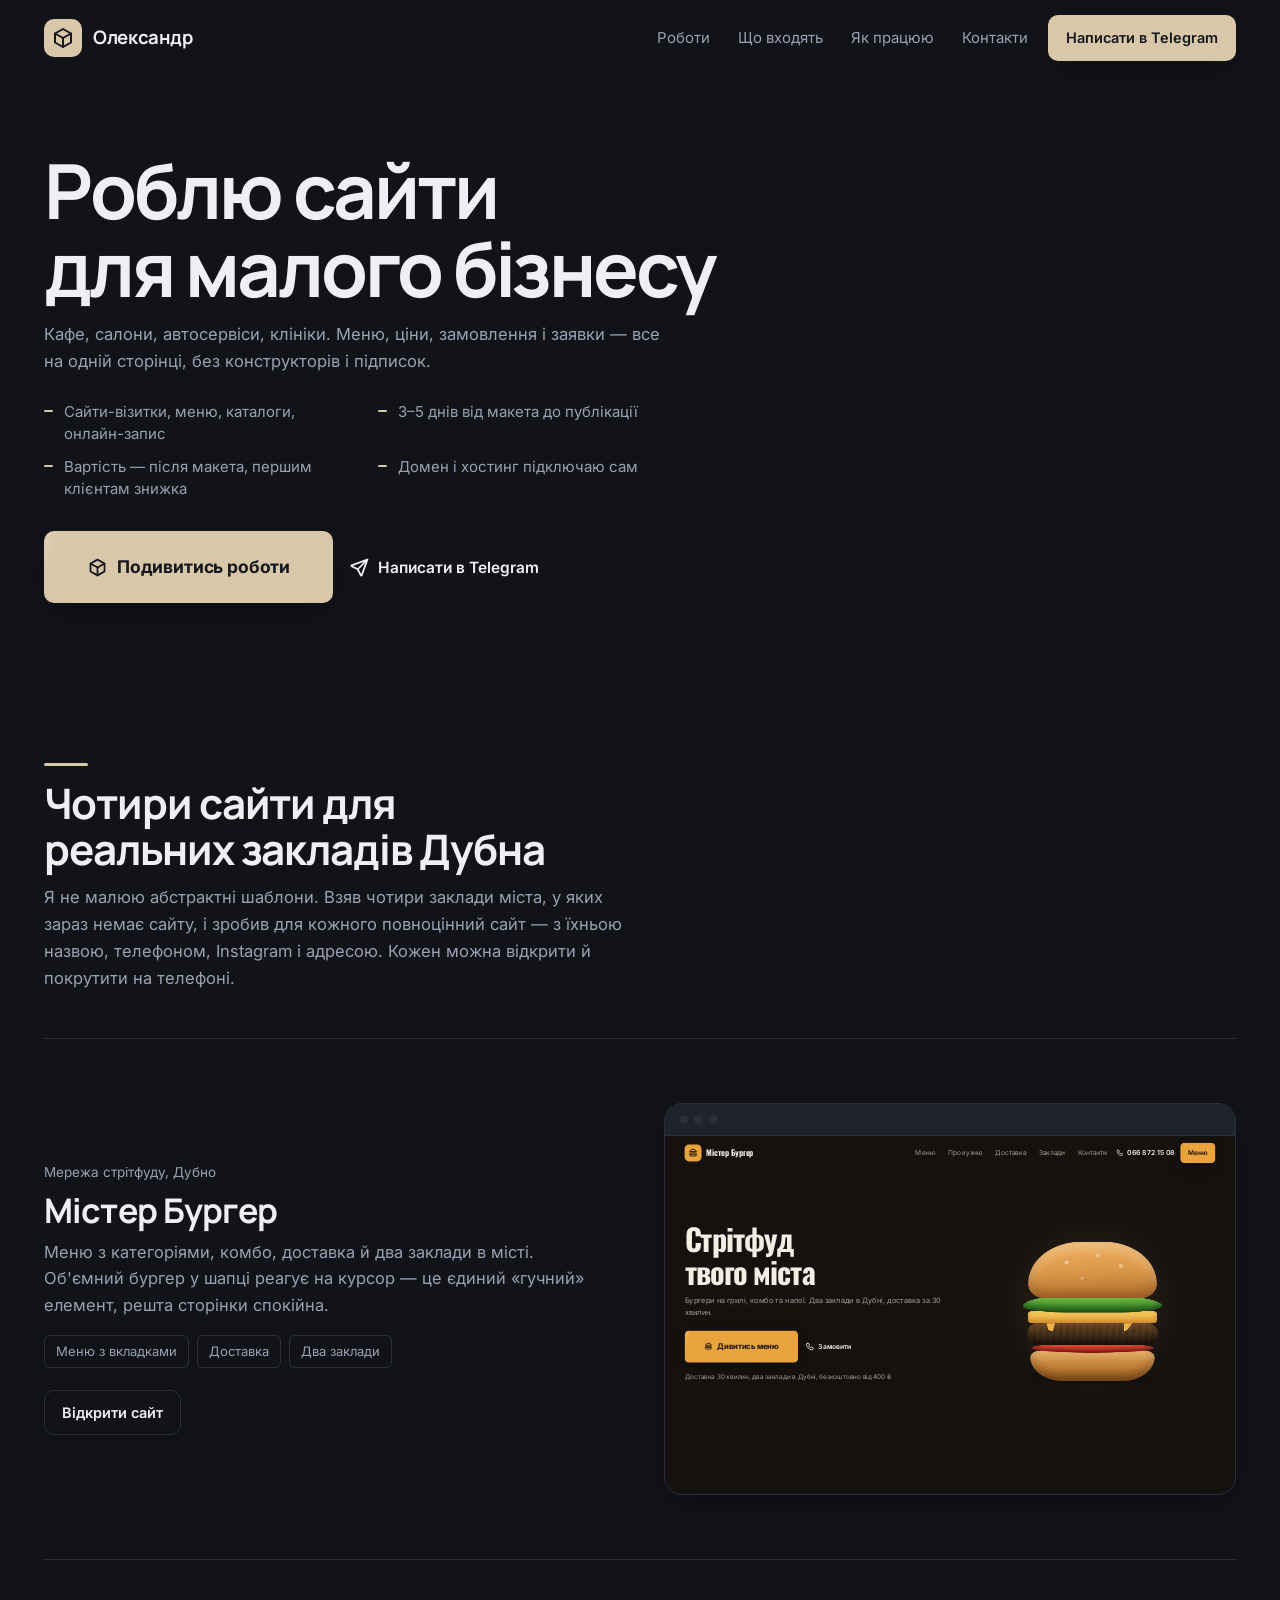
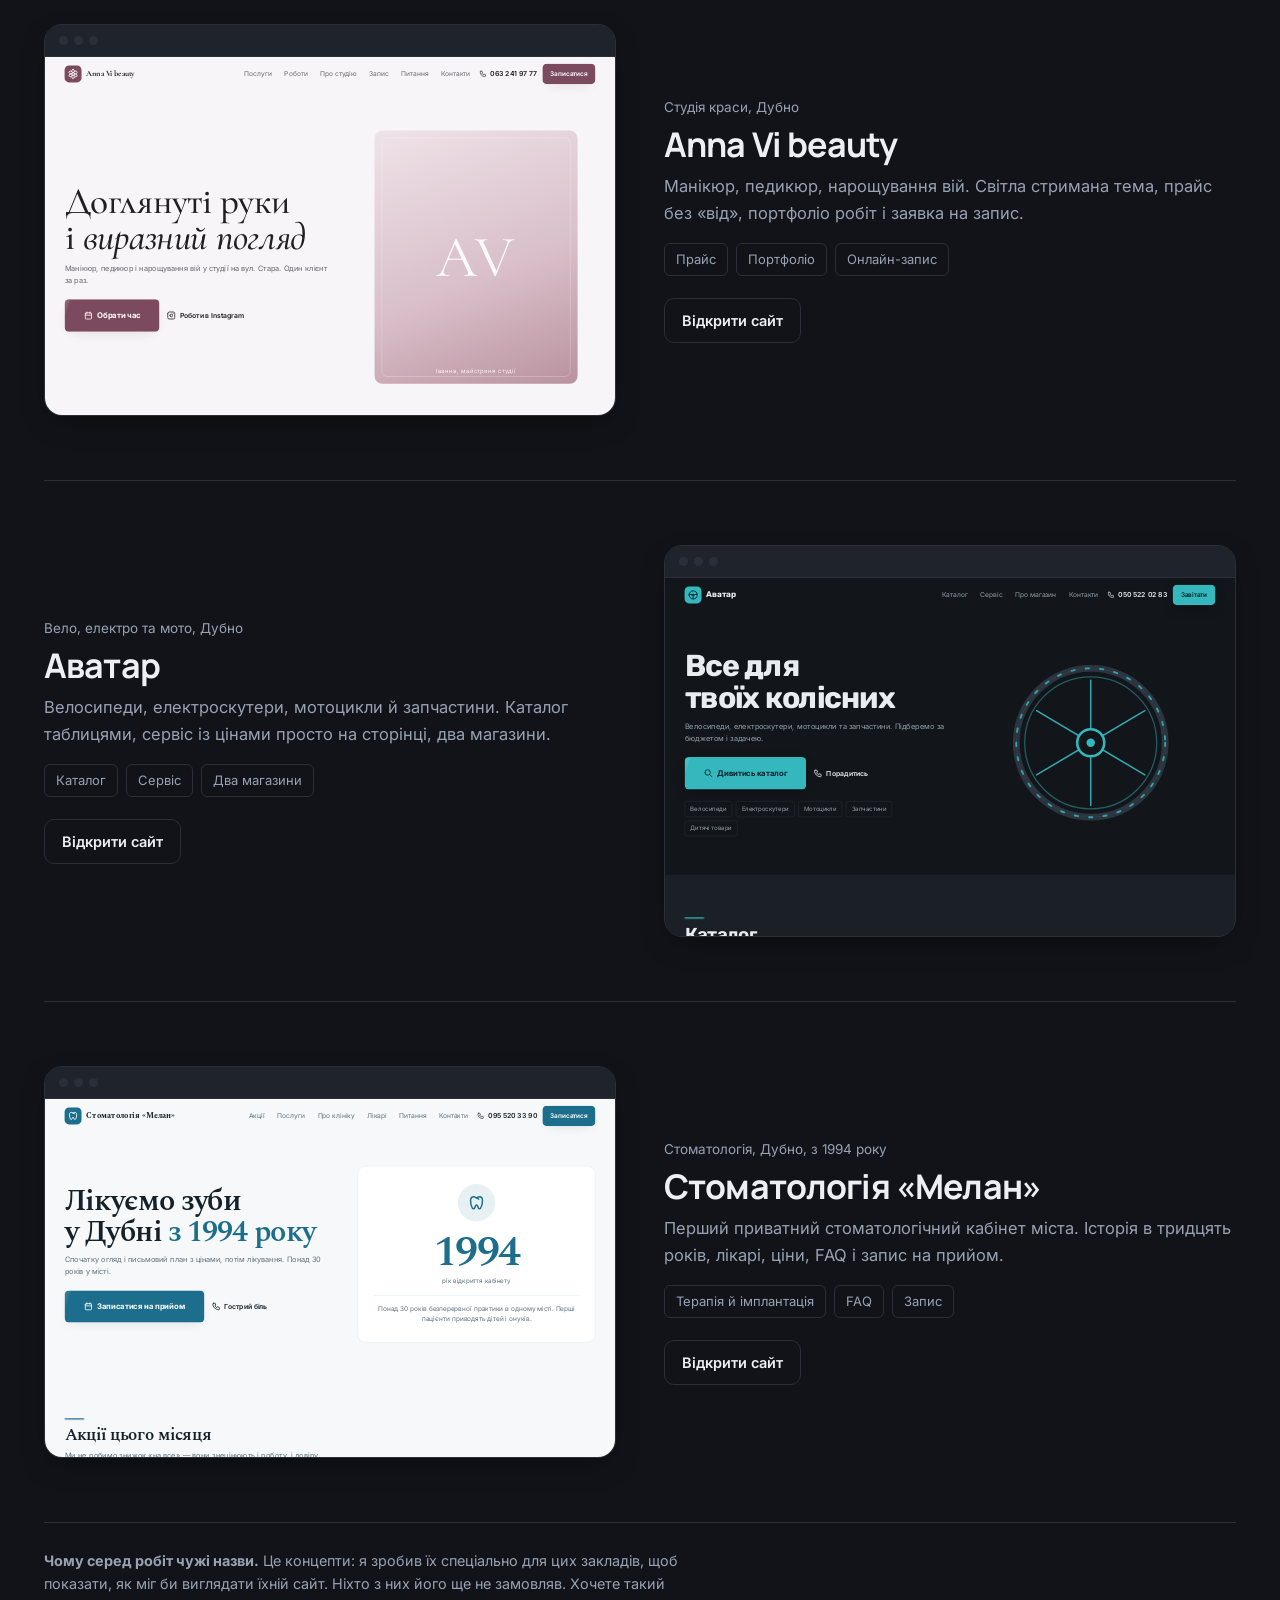
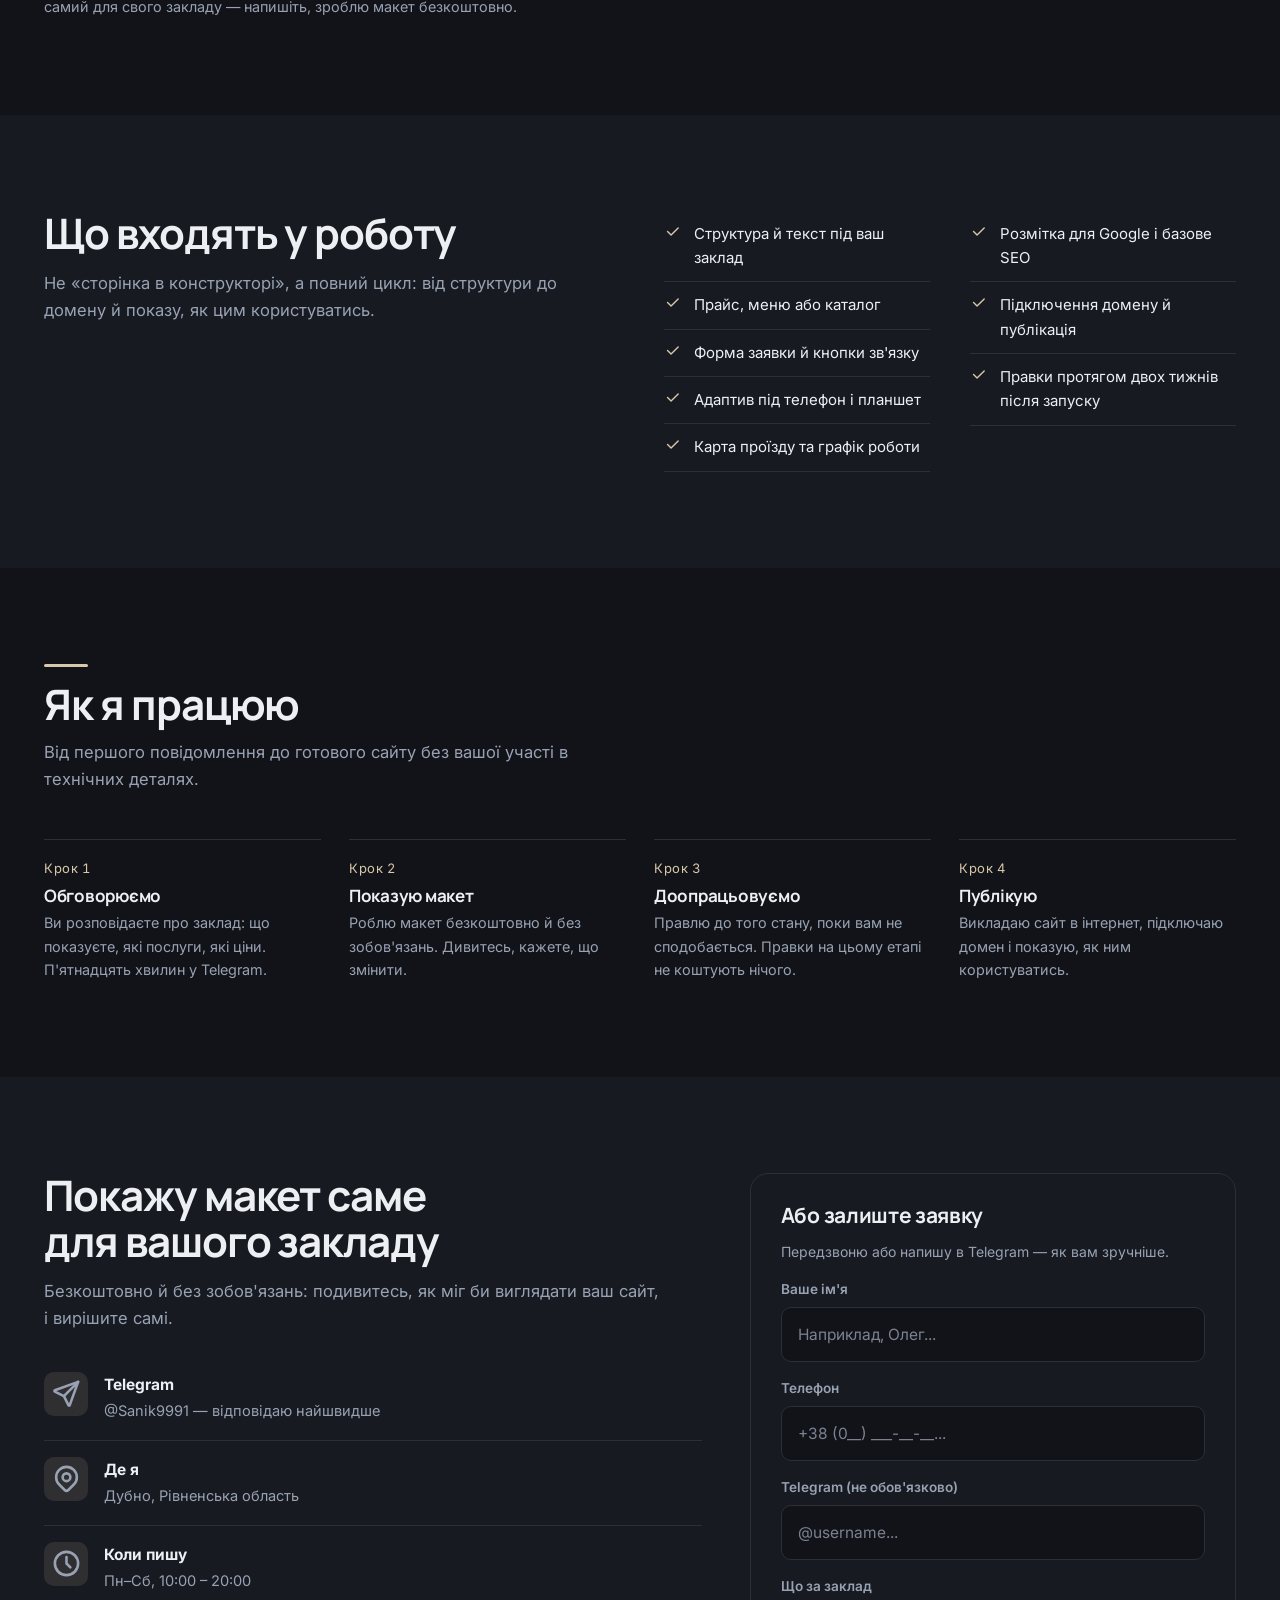
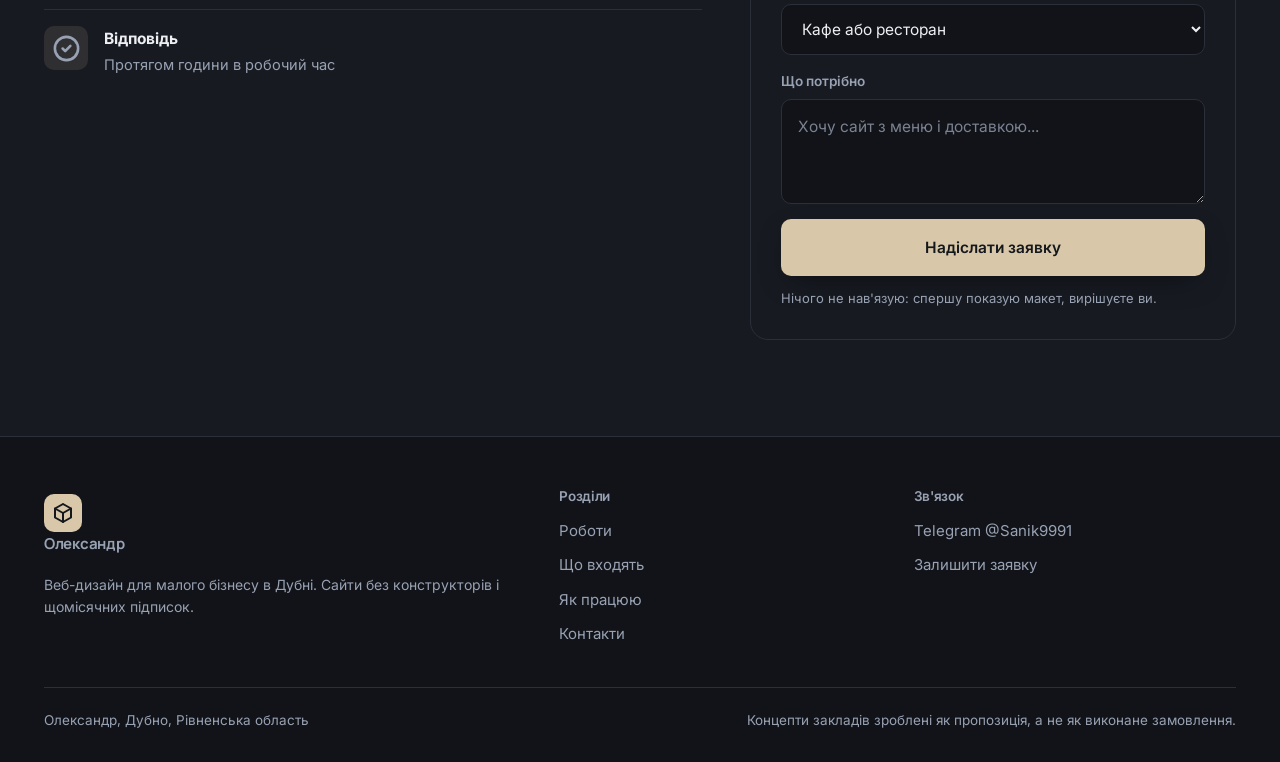
==== index.html @ b51af091 "Менше води, без таблиць і бегущої строки, каталог з фільтрами й сортуванням в Аватар, дерево замість" ====
<!DOCTYPE html>
<html lang="uk" class="t-portfolio">
<head>
<meta charset="utf-8">
<meta name="viewport" content="width=device-width, initial-scale=1">
<title>Олександр — сайти для малого бізнесу в Дубні</title>
<meta name="description" content="Роблю сайти для кафе, салонів, автосервісів і клінік у Дубні. Готові концепти для чотирьох закладів міста, макет безкоштовно.">
<meta property="og:type" content="website">
<meta property="og:site_name" content="Олександр, веб-дизайн у Дубні">
<meta property="og:title" content="Олександр — сайти для малого бізнесу в Дубні">
<meta property="og:description" content="Готові концепти сайтів для чотирьох закладів Дубна. Макет безкоштовно.">
<meta property="og:url" content="https://sas228q-maker.github.io/portfolio/">
<meta property="og:image" content="https://sas228q-maker.github.io/portfolio/assets/og.png">
<meta property="og:image:width" content="1200">
<meta property="og:image:height" content="630">
<meta name="twitter:card" content="summary_large_image">
<meta name="theme-color" content="#111318">
<link rel="icon" href="data:image/svg+xml,%3Csvg%20xmlns='http://www.w3.org/2000/svg'%20viewBox='0%200%2064%2064'%3E%3Crect%20width='64'%20height='64'%20rx='14'%20fill='%23D8C7A8'/%3E%3Ctext%20x='32'%20y='45'%20font-size='34'%20font-family='Arial'%20font-weight='bold'%20fill='%2314171C'%20text-anchor='middle'%3E%D0%9E%3C/text%3E%3C/svg%3E">
<link rel="preconnect" href="https://fonts.googleapis.com">
<link rel="preconnect" href="https://fonts.gstatic.com" crossorigin>
<link href="https://fonts.googleapis.com/css2?family=Manrope:wght@600;700;800&family=Inter:wght@400;500;600&display=swap" rel="stylesheet">
<link rel="stylesheet" href="works/assets/premium.css">
<style>
  .hero { padding: 152px 0 64px; }
  .t-portfolio h1 { font-size: clamp(38px, 6.6vw, 76px); line-height: 1.02; letter-spacing: -.04em; }
  .hero-cta { display: flex; gap: 12px; flex-wrap: wrap; margin-top: 30px; }
  .hero-note { margin-top: 22px; font-size: 14.4px; color: var(--ink-2); max-width: 58ch; }

  /* Работы: полноширинные ряды с живым превью, а не сетка одинаковых карточек */
  .work-row { display: grid; grid-template-columns: 1fr 1fr; gap: 48px; align-items: center;
    padding: 64px 0; border-top: 1px solid var(--rule); }
  .work-row:last-of-type { border-bottom: 1px solid var(--rule); }
  .work-row:nth-of-type(even) .work-text { order: 2; }
  .work-row:nth-of-type(even) .work-frame { order: 1; }
  .work-kicker { font-size: 13.5px; color: var(--ink-2); margin-bottom: 8px; }
  .work-row h2 { font-size: clamp(24px, 3vw, 34px); margin-bottom: 10px; }
  .work-row p { margin-bottom: 16px; }
  .work-tags { display: flex; flex-wrap: wrap; gap: 8px; margin-bottom: 22px; }
  .work-tags li { font-size: 13px; color: var(--ink-2); border: 1px solid var(--rule);
    border-radius: 6px; padding: 5px 11px; }

  .work-frame { position: relative; border: 1px solid var(--rule); border-radius: var(--r-lg);
    overflow: hidden; background: var(--surface); box-shadow: var(--shadow); }
  .work-frame-bar { display: flex; gap: 6px; padding: 11px 14px; border-bottom: 1px solid var(--rule);
    background: var(--surface-2); }
  .work-frame-bar i { width: 9px; height: 9px; border-radius: 50%; background: var(--rule); display: block; }
  .work-frame iframe { width: 1280px; height: 880px; border: 0; display: block;
    transform-origin: 0 0; pointer-events: none; }

  .disclosure { padding: 26px 0 0; }
  .disclosure p { font-size: 14.4px; color: var(--ink-2); max-width: 74ch; margin: 0; }

  .steps { display: grid; grid-template-columns: repeat(4, 1fr); gap: 28px; }
  .step { border-top: 1px solid var(--rule); padding-top: 18px; }
  .step .n { font-size: 13px; color: var(--accent); font-variant-numeric: tabular-nums;
    margin-bottom: 8px; letter-spacing: .04em; }
  .step h3 { font-size: 17px; margin-bottom: 6px; }
  .step p { font-size: 14.4px; margin: 0; }

  .incl { columns: 2; column-gap: 40px; }
  .incl li { break-inside: avoid; padding: 11px 0 11px 30px; position: relative;
    border-bottom: 1px solid var(--rule); font-size: 15px; }
  .incl li svg { position: absolute; left: 0; top: 12px; color: var(--accent); }

  @media (max-width: 1024px) {
    .work-row { grid-template-columns: 1fr; gap: 26px; padding: 46px 0; }
    .work-row:nth-of-type(even) .work-text,
    .work-row:nth-of-type(even) .work-frame { order: initial; }
    .steps { grid-template-columns: repeat(2, 1fr); gap: 22px; }
    .incl { columns: 1; }
  }
  @media (max-width: 620px) {
    .steps { grid-template-columns: 1fr; }
  }

  /* вступ короткими фразами, не таблицею */
  .hero-points { list-style: none; margin: 26px 0 4px; padding: 0;
    display: grid; grid-template-columns: 1fr 1fr; gap: 10px 28px; max-width: 640px; }
  .hero-points li { position: relative; padding-left: 20px; font-size: 15px;
    color: var(--ink-2); line-height: 1.5; }
  .hero-points li::before { content: ""; position: absolute; left: 0; top: .62em;
    width: 9px; height: 2px; background: var(--accent); border-radius: 2px; }
  @media (max-width: 640px) { .hero-points { grid-template-columns: 1fr; } }
</style>
</head>
<body>
<div class="progress" aria-hidden="true"></div>

<header class="hdr">
  <div class="wrap hdr-in">
    <a class="logo" href="#top">
      <span class="logo-mark"><svg class="ic" aria-hidden="true"><use href="#i-box"></use></svg></span>
      Олександр
    </a>
    <nav class="menu" aria-label="Основна навігація">
      <a href="#works">Роботи</a>
      <a href="#what">Що входять</a>
      <a href="#how">Як працюю</a>
      <a href="#contact">Контакти</a>
    </nav>
    <div class="hdr-side">
      <a class="btn btn--sm" href="https://t.me/Sanik9991" target="_blank" rel="noopener">Написати в Telegram</a>
    </div>
    <button class="burger" type="button" aria-label="Відкрити навігацію" aria-expanded="false"><i></i></button>
  </div>
</header>

<main id="top">

  <section class="hero">
    <div class="wrap">
      <h1>Роблю сайти<br>для малого бізнесу</h1>
      <p class="lead">Кафе, салони, автосервіси, клініки. Меню, ціни, замовлення і заявки — все на одній сторінці, без конструкторів і підписок.</p>
      <ul class="hero-points">
        <li>Сайти-візитки, меню, каталоги, онлайн-запис</li>
        <li>3–5 днів від макета до публікації</li>
        <li>Вартість — після макета, першим клієнтам знижка</li>
        <li>Домен і хостинг підключаю сам</li>
      </ul>
      <div class="hero-cta">
        <a class="btn btn--hero" href="#works">
          <svg class="ic" aria-hidden="true"><use href="#i-box"></use></svg> Подивитись роботи
        </a>
        <a class="link-quiet" href="https://t.me/Sanik9991" target="_blank" rel="noopener">
          <svg class="ic" aria-hidden="true"><use href="#i-send"></use></svg> Написати в Telegram
        </a>
      </div>
    </div>
  </section>


  <section class="band" id="works">
    <div class="wrap">
      <div class="sechead rv">
        <h2>Чотири сайти для реальних закладів Дубна</h2>
        <p class="lead">Я не малюю абстрактні шаблони. Взяв чотири заклади міста, у яких зараз
        немає сайту, і зробив для кожного повноцінний сайт — з їхньою назвою, телефоном,
        Instagram і адресою. Кожен можна відкрити й покрутити на телефоні.</p>
      </div>

      <article class="work-row rv">
        <div class="work-text">
          <div class="work-kicker">Мережа стрітфуду, Дубно</div>
          <h2>Містер Бургер</h2>
          <p>Меню з категоріями, комбо, доставка й два заклади в місті. Об'ємний бургер
          у шапці реагує на курсор — це єдиний «гучний» елемент, решта сторінки спокійна.</p>
          <ul class="work-tags"><li>Меню з вкладками</li><li>Доставка</li><li>Два заклади</li></ul>
          <a class="btn btn--line btn--sm" href="works/mister-burger/index.html" target="_blank" rel="noopener">Відкрити сайт</a>
        </div>
        <div class="work-frame">
          <div class="work-frame-bar" aria-hidden="true"><i></i><i></i><i></i></div>
          <iframe src="works/mister-burger/index.html" loading="lazy" title="Містер Бургер, макет сайту" tabindex="-1" aria-hidden="true"></iframe>
        </div>
      </article>

      <article class="work-row rv">
        <div class="work-text">
          <div class="work-kicker">Студія краси, Дубно</div>
          <h2>Anna Vi beauty</h2>
          <p>Манікюр, педикюр, нарощування вій. Світла стримана тема, прайс без «від»,
          портфоліо робіт і заявка на запис.</p>
          <ul class="work-tags"><li>Прайс</li><li>Портфоліо</li><li>Онлайн-запис</li></ul>
          <a class="btn btn--line btn--sm" href="works/anna-vi-beauty/index.html" target="_blank" rel="noopener">Відкрити сайт</a>
        </div>
        <div class="work-frame">
          <div class="work-frame-bar" aria-hidden="true"><i></i><i></i><i></i></div>
          <iframe src="works/anna-vi-beauty/index.html" loading="lazy" title="Anna Vi beauty, макет сайту" tabindex="-1" aria-hidden="true"></iframe>
        </div>
      </article>

      <article class="work-row rv">
        <div class="work-text">
          <div class="work-kicker">Вело, електро та мото, Дубно</div>
          <h2>Аватар</h2>
          <p>Велосипеди, електроскутери, мотоцикли й запчастини. Каталог таблицями, сервіс
          із цінами просто на сторінці, два магазини.</p>
          <ul class="work-tags"><li>Каталог</li><li>Сервіс</li><li>Два магазини</li></ul>
          <a class="btn btn--line btn--sm" href="works/avatar/index.html" target="_blank" rel="noopener">Відкрити сайт</a>
        </div>
        <div class="work-frame">
          <div class="work-frame-bar" aria-hidden="true"><i></i><i></i><i></i></div>
          <iframe src="works/avatar/index.html" loading="lazy" title="Аватар, макет сайту" tabindex="-1" aria-hidden="true"></iframe>
        </div>
      </article>

      <article class="work-row rv">
        <div class="work-text">
          <div class="work-kicker">Стоматологія, Дубно, з 1994 року</div>
          <h2>Стоматологія «Мелан»</h2>
          <p>Перший приватний стоматологічний кабінет міста. Історія в тридцять років,
          лікарі, ціни, FAQ і запис на прийом.</p>
          <ul class="work-tags"><li>Терапія й імплантація</li><li>FAQ</li><li>Запис</li></ul>
          <a class="btn btn--line btn--sm" href="works/melan-dental/index.html" target="_blank" rel="noopener">Відкрити сайт</a>
        </div>
        <div class="work-frame">
          <div class="work-frame-bar" aria-hidden="true"><i></i><i></i><i></i></div>
          <iframe src="works/melan-dental/index.html" loading="lazy" title="Стоматологія Мелан, макет сайту" tabindex="-1" aria-hidden="true"></iframe>
        </div>
      </article>

      <div class="disclosure rv">
        <p><b>Чому серед робіт чужі назви.</b> Це концепти: я зробив їх спеціально для цих
        закладів, щоб показати, як міг би виглядати їхній сайт. Ніхто з них його ще не
        замовляв. Хочете такий самий для свого закладу — напишіть, зроблю макет безкоштовно.</p>
      </div>
    </div>
  </section>

  <section class="band band-alt" id="what">
    <div class="wrap split">
      <div class="rv">
        <h2>Що входять у роботу</h2>
        <p class="lead">Не «сторінка в конструкторі», а повний цикл: від структури до
        домену й показу, як цим користуватись.</p>
      </div>
      <div class="rv">
        <ul class="incl">
          <li><svg class="ic ic--sm" aria-hidden="true"><use href="#i-check"></use></svg>Структура й текст під ваш заклад</li>
          <li><svg class="ic ic--sm" aria-hidden="true"><use href="#i-check"></use></svg>Прайс, меню або каталог</li>
          <li><svg class="ic ic--sm" aria-hidden="true"><use href="#i-check"></use></svg>Форма заявки й кнопки зв'язку</li>
          <li><svg class="ic ic--sm" aria-hidden="true"><use href="#i-check"></use></svg>Адаптив під телефон і планшет</li>
          <li><svg class="ic ic--sm" aria-hidden="true"><use href="#i-check"></use></svg>Карта проїзду та графік роботи</li>
          <li><svg class="ic ic--sm" aria-hidden="true"><use href="#i-check"></use></svg>Розмітка для Google і базове SEO</li>
          <li><svg class="ic ic--sm" aria-hidden="true"><use href="#i-check"></use></svg>Підключення домену й публікація</li>
          <li><svg class="ic ic--sm" aria-hidden="true"><use href="#i-check"></use></svg>Правки протягом двох тижнів після запуску</li>
        </ul>
      </div>
    </div>
  </section>

  <section class="band" id="how">
    <div class="wrap">
      <div class="sechead rv">
        <h2>Як я працюю</h2>
        <p class="lead">Від першого повідомлення до готового сайту без вашої участі в технічних деталях.</p>
      </div>
      <div class="steps rv">
        <div class="step">
          <div class="n">Крок 1</div>
          <h3>Обговорюємо</h3>
          <p>Ви розповідаєте про заклад: що показуєте, які послуги, які ціни. П'ятнадцять хвилин у Telegram.</p>
        </div>
        <div class="step">
          <div class="n">Крок 2</div>
          <h3>Показую макет</h3>
          <p>Роблю макет безкоштовно й без зобов'язань. Дивитесь, кажете, що змінити.</p>
        </div>
        <div class="step">
          <div class="n">Крок 3</div>
          <h3>Доопрацьовуємо</h3>
          <p>Правлю до того стану, поки вам не сподобається. Правки на цьому етапі не коштують нічого.</p>
        </div>
        <div class="step">
          <div class="n">Крок 4</div>
          <h3>Публікую</h3>
          <p>Викладаю сайт в інтернет, підключаю домен і показую, як ним користуватись.</p>
        </div>
      </div>
    </div>
  </section>

  <section class="band band-alt" id="contact">
    <div class="wrap split split--wide">
      <div class="rv">
        <h2>Покажу макет саме для вашого закладу</h2>
        <p class="lead">Безкоштовно й без зобов'язань: подивитесь, як міг би виглядати ваш сайт,
        і вирішите самі.</p>
        <div style="margin-top:24px">
          <div class="crow">
            <span class="icon-box icon-box--sm"><svg class="ic" aria-hidden="true"><use href="#i-send"></use></svg></span>
            <div><b>Telegram</b><span><a href="https://t.me/Sanik9991" target="_blank" rel="noopener">@Sanik9991</a> — відповідаю найшвидше</span></div>
          </div>
          <div class="crow">
            <span class="icon-box icon-box--sm"><svg class="ic" aria-hidden="true"><use href="#i-pin"></use></svg></span>
            <div><b>Де я</b><span>Дубно, Рівненська область</span></div>
          </div>
          <div class="crow">
            <span class="icon-box icon-box--sm"><svg class="ic" aria-hidden="true"><use href="#i-clock"></use></svg></span>
            <div><b>Коли пишу</b><span>Пн–Сб, 10:00 – 20:00</span></div>
          </div>
          <div class="crow" style="border:0">
            <span class="icon-box icon-box--sm"><svg class="ic" aria-hidden="true"><use href="#i-checkCircle"></use></svg></span>
            <div><b>Відповідь</b><span>Протягом години в робочий час</span></div>
          </div>
        </div>
      </div>

      <form class="panel rv" data-form novalidate>
        <h3>Або залиште заявку</h3>
        <p class="small">Передзвоню або напишу в Telegram — як вам зручніше.</p>
        <div class="field">
          <label for="pf-name">Ваше ім'я</label>
          <input class="inp" id="pf-name" name="name" type="text" autocomplete="name" placeholder="Наприклад, Олег...">
        </div>
        <div class="field">
          <label for="pf-phone">Телефон</label>
          <input class="inp" id="pf-phone" name="phone" type="tel" inputmode="tel" autocomplete="tel" required placeholder="+38 (0__) ___-__-__...">
        </div>
        <div class="field">
          <label for="pf-tg">Telegram (не обов'язково)</label>
          <input class="inp" id="pf-tg" name="telegram" type="text"
                 placeholder="@username..." spellcheck="false" autocomplete="off">
        </div>
        <div class="field">
          <label for="pf-type">Що за заклад</label>
          <select class="inp" id="pf-type" name="type">
            <option>Кафе або ресторан</option>
            <option>Салон краси, барбершоп</option>
            <option>Автосервіс, СТО</option>
            <option>Стоматологія, клініка</option>
            <option>Магазин</option>
            <option>Інше</option>
          </select>
        </div>
        <div class="field">
          <label for="pf-msg">Що потрібно</label>
          <textarea class="inp" id="pf-msg" name="message" rows="3" placeholder="Хочу сайт з меню і доставкою..."></textarea>
        </div>
        <button class="btn btn--block" type="submit">Надіслати заявку</button>
        <p class="formnote">Нічого не нав'язую: спершу показую макет, вирішуєте ви.</p>
        <div class="status" role="status"></div>
      </form>
    </div>
  </section>
</main>

<footer class="ftr">
  <div class="wrap">
    <div class="ftr-grid">
      <div>
        <a class="logo" href="#top" style="margin-bottom:12px">
          <span class="logo-mark"><svg class="ic" aria-hidden="true"><use href="#i-box"></use></svg></span>
          Олександр
        </a>
        <p class="small measure">Веб-дизайн для малого бізнесу в Дубні. Сайти без конструкторів
        і щомісячних підписок.</p>
      </div>
      <div>
        <h4>Розділи</h4>
        <a href="#works">Роботи</a><a href="#what">Що входять</a><a href="#how">Як працюю</a><a href="#contact">Контакти</a>
      </div>
      <div>
        <h4>Зв'язок</h4>
        <a href="https://t.me/Sanik9991" target="_blank" rel="noopener">Telegram @Sanik9991</a>
        <a href="#contact">Залишити заявку</a>
      </div>
    </div>
    <div class="ftr-bot">
      <span>Олександр, Дубно, Рівненська область</span>
      <span>Концепти закладів зроблені як пропозиція, а не як виконане замовлення.</span>
    </div>
  </div>
</footer>

<button class="up" type="button" aria-label="Догори"><svg class="ic" aria-hidden="true"><use href="#i-arrowUp"></use></svg></button>

<script src="works/assets/lead-config.js"></script>
<script src="works/assets/sprite.js"></script>
<script src="works/assets/site.js"></script>
</body>
</html>
---- works/assets/premium.css ----
/* ==========================================================================
   Дизайн-система для сайтов SiteHunter.
   Стандарт: frontend-design (anti-slop) + impeccable (craft floor)
             + web-design-guidelines (Vercel).
   Запрещено и НЕ используется: градиентный текст, плашки-eyebrow над
   заголовками, средние точки, стрелки на кнопках, декоративный blur,
   вложенные карточки, цветные односторонние полосы, эмодзи вместо иконок,
   строки «гигантское число + мелкая подпись».
   ========================================================================== */

/* --------------------------------------------------------------------------
   1. ТОКЕНЫ. Палитры подобраны под каждую нишу и намеренно НЕ совпадают с
   шаблонными ИИ-наборами (кремовый+терракота, чёрный+кислотный лайм).
   -------------------------------------------------------------------------- */
:root {
  /* нейтральная база (переопределяется темой) */
  --bg: #101318;
  --surface: #171B22;
  --surface-2: #1E232C;
  --rule: #2A303A;              /* тонкие линии-разделители */
  --ink: #EAEDF2;
  --ink-2: #9AA5B4;             /* вторичный текст */
  --accent: #D8C7A8;
  --accent-ink: #14171C;
  --accent-soft: rgba(216, 199, 168, .14);
  --ok: #3E9B6B;
  --focus: #D8C7A8;

  --w: 1240px;
  --gut: 24px;
  --r: 10px;                    /* базовый радиус: один на всю систему */
  --r-lg: 18px;

  --shadow: 0 10px 30px -12px rgba(0, 0, 0, .55);
  --shadow-lift: 0 18px 44px -20px rgba(0, 0, 0, .6);

  --t-fast: 160ms cubic-bezier(.22, .61, .36, 1);
  --t-mid: 320ms cubic-bezier(.22, .61, .36, 1);

  --font-body: "Inter", -apple-system, BlinkMacSystemFont, "Segoe UI", Roboto, Arial, sans-serif;
  --font-display: "Manrope", "Inter", sans-serif;
}

/* --- палитры сайтов: 6 осмысленных значений на каждый --- */
/* Містер Бургер: обугленное дерево, бумага, поджаристая булочка */
.t-burger {
  --bg: #14110F; --surface: #1D1815; --surface-2: #262019; --rule: #332A22;
  --ink: #F4EDE3; --ink-2: #A99C8D; --accent: #E8A33D; --accent-ink: #1A130A;
  --accent-soft: rgba(232, 163, 61, .14); --focus: #E8A33D;
  --font-display: "Oswald", "Inter", sans-serif;
}
/* Anna Vi beauty: холодный фарфор, чернила, слива */
.t-beauty {
  --bg: #F7F5F7; --surface: #FFFFFF; --surface-2: #EFEBEF; --rule: #DFD8DE;
  --ink: #221E24; --ink-2: #6E6772; --accent: #7C4A5E; --accent-ink: #FFFFFF;
  --accent-soft: rgba(124, 74, 94, .1); --focus: #7C4A5E;
  --shadow: 0 10px 30px -14px rgba(52, 34, 44, .16);
  --shadow-lift: 0 18px 44px -22px rgba(52, 34, 44, .2);
  --font-display: "Cormorant Garamond", Georgia, serif;
}
/* Аватар: графит, сталь, бирюза */
.t-avatar {
  --bg: #12161A; --surface: #1A2026; --surface-2: #222932; --rule: #2C353F;
  --ink: #E9EDF0; --ink-2: #93A0AA; --accent: #35B7BE; --accent-ink: #04222A;
  --accent-soft: rgba(53, 183, 190, .14); --focus: #35B7BE;
  --font-display: "Rubik", "Inter", sans-serif;
}
/* Стоматологія Мелан: клинический холодный белый, доверие */
.t-dental {
  --bg: #F6F8F9; --surface: #FFFFFF; --surface-2: #EDF2F4; --rule: #DDE5E9;
  --ink: #14212B; --ink-2: #5F7280; --accent: #1C6E8C; --accent-ink: #FFFFFF;
  --accent-soft: rgba(28, 110, 140, .1); --focus: #1C6E8C;
  --shadow: 0 10px 30px -14px rgba(20, 33, 43, .14);
  --shadow-lift: 0 18px 44px -22px rgba(20, 33, 43, .18);
  --font-display: "Spectral", Georgia, serif;
}
/* Портфолио: графит и песок */
.t-portfolio {
  --bg: #111318; --surface: #171A21; --surface-2: #1F232B; --rule: #2A2F39;
  --ink: #EDEFF3; --ink-2: #98A2B3; --accent: #D8C7A8; --accent-ink: #14171C;
  --accent-soft: rgba(216, 199, 168, .12); --focus: #D8C7A8;
  --font-display: "Manrope", "Inter", sans-serif;
}

/* тёмные темы получают корректные системные скроллбары и контролы */
html { color-scheme: normal; }
.t-burger, .t-avatar, .t-portfolio { color-scheme: dark; }
.t-beauty, .t-dental { color-scheme: light; }

/* --------------------------------------------------------------------------
   2. СБРОС
   -------------------------------------------------------------------------- */
*, *::before, *::after { box-sizing: border-box; }
html { scroll-behavior: smooth; -webkit-text-size-adjust: 100%; }
body {
  margin: 0;
  background: var(--bg);
  color: var(--ink);
  font-family: var(--font-body);
  font-size: 16.5px;
  line-height: 1.62;
  -webkit-font-smoothing: antialiased;
  overflow-x: hidden;
  caret-color: var(--accent);
}
img, svg { display: block; max-width: 100%; }
a { color: inherit; text-decoration: none; }
a:hover { text-decoration: underline; text-underline-offset: 3px; }
button { font: inherit; color: inherit; }
ul { margin: 0; padding: 0; list-style: none; }

/* поверхности браузера, которые обычно забывают */
::selection { background: var(--accent); color: var(--accent-ink); }
:focus-visible {
  outline: 2px solid var(--focus);
  outline-offset: 3px;
  border-radius: 3px;
}
.num, .price, table, .tnum { font-variant-numeric: tabular-nums; }

/* --------------------------------------------------------------------------
   3. ИКОНКИ. Размер подобран оптически: глиф должен занимать ~62–70%
   подложки, иначе тонкий штрих «проваливается» и иконка выглядит мелкой.
   -------------------------------------------------------------------------- */
.ic {
  width: 21px; height: 21px; flex: none;
  stroke: currentColor; fill: none;
  stroke-width: 2; stroke-linecap: round; stroke-linejoin: round;
  vertical-align: middle;
}
.ic--sm { width: 17px; height: 17px; stroke-width: 2.2; }
.ic--lg { width: 34px; height: 34px; stroke-width: 1.9; }
.ic--xl { width: 40px; height: 40px; stroke-width: 1.8; }
/* декоративные иконки не читаются скринридером */
.ic[aria-hidden="true"] { pointer-events: none; }

.icon-box {
  width: 50px; height: 50px; border-radius: var(--r);
  display: grid; place-items: center; flex: none;
  background: var(--accent-soft); color: var(--accent);
}
.icon-box--lg { width: 58px; height: 58px; }
.icon-box--sm { width: 44px; height: 44px; }
.icon-box--sm .ic { width: 31px; height: 31px; stroke-width: 1.95; }
/* значок в логотипе читается как марка, поэтому крупнее номинала */
.logo-mark .ic { width: 24px; height: 24px; stroke-width: 2.1; }

/* --------------------------------------------------------------------------
   4. ТИПОГРАФИКА
   -------------------------------------------------------------------------- */
h1, h2, h3, h4 {
  margin: 0 0 14px;
  font-family: var(--font-display);
  font-weight: 700;
  line-height: 1.08;
  letter-spacing: -.025em;
  text-wrap: balance;           /* не оставляем висячих слов */
}
h1 { font-size: clamp(36px, 6.2vw, 68px); letter-spacing: -.035em; }
h2 { font-size: clamp(26px, 3.6vw, 42px); }
h3 { font-size: clamp(18px, 1.7vw, 21px); letter-spacing: -.015em; }
h4 { font-size: 16px; }
.t-beauty h1, .t-beauty h2 { font-weight: 600; letter-spacing: -.015em; }
.t-dental h1, .t-dental h2 { font-weight: 600; }

p { margin: 0 0 14px; color: var(--ink-2); }
.lead { font-size: clamp(16.5px, 1.3vw, 19px); color: var(--ink-2); max-width: min(62ch, 100%); }
.small { font-size: 14px; }
.measure { max-width: min(68ch, 100%); }   /* комфортная длина строки 65–75 символов */

/* --------------------------------------------------------------------------
   5. КАРКАС И РИТМ. Больше воздуха НАД заголовком, чем под ним.
   -------------------------------------------------------------------------- */
.wrap { width: 100%; max-width: var(--w); margin: 0 auto; padding: 0 var(--gut); }
section { position: relative; }
.band { padding: 96px 0; }
.band-tight { padding: 60px 0; }
.band-alt { background: var(--surface); }
.sechead { max-width: 58ch; margin-bottom: 46px; }
.sechead h2 { margin-bottom: 12px; }

.rule { height: 1px; background: var(--rule); border: 0; margin: 0; }

/* --------------------------------------------------------------------------
   6. ШАПКА. Сплошной фон без блюра — блюр здесь не несёт функции.
   -------------------------------------------------------------------------- */
.hdr {
  position: fixed; inset: 0 0 auto 0; z-index: 90;
  background: var(--bg);
  border-bottom: 1px solid transparent;
  transition: border-color var(--t-fast), box-shadow var(--t-fast);
}
.hdr.is-stuck { border-bottom-color: var(--rule); box-shadow: 0 8px 24px -18px rgba(0,0,0,.5); }
.hdr-in { display: flex; align-items: center; gap: 20px; height: 76px; }
.logo { display: flex; align-items: center; gap: 11px; font-family: var(--font-display);
  font-weight: 700; font-size: 18.5px; letter-spacing: -.02em; }
.logo:hover { text-decoration: none; }
.logo-mark { width: 38px; height: 38px; border-radius: var(--r); flex: none; display: grid;
  place-items: center; background: var(--accent); color: var(--accent-ink); }
.menu { display: flex; align-items: center; gap: 28px; margin-left: auto; }
.menu a { font-size: 15px; color: var(--ink-2); transition: color var(--t-fast); }
.menu a:hover { color: var(--ink); text-decoration: none; }
.hdr-side { display: flex; align-items: center; gap: 12px; }
.hdr-tel { display: inline-flex; align-items: center; gap: 8px; font-weight: 600; font-size: 15.5px; }
.hdr-tel:hover { text-decoration: none; color: var(--accent); }

.burger {
  display: none; margin-left: auto; width: 44px; height: 44px; border-radius: var(--r);
  border: 1px solid var(--rule); background: var(--surface); cursor: pointer;
  padding: 0; place-items: center;
}
.burger i { display: block; width: 18px; height: 2px; background: var(--ink); position: relative;
  transition: background var(--t-fast); }
.burger i::before, .burger i::after { content: ""; position: absolute; left: 0; width: 18px;
  height: 2px; background: var(--ink); transition: transform var(--t-fast); }
.burger i::before { top: -6px; } .burger i::after { top: 6px; }
.burger[aria-expanded="true"] i { background: transparent; }
.burger[aria-expanded="true"] i::before { transform: translateY(6px) rotate(45deg); }
.burger[aria-expanded="true"] i::after { transform: translateY(-6px) rotate(-45deg); }

/* --------------------------------------------------------------------------
   7. КНОПКИ. Без стрелок и без цветных ореолов — только смещённая тень.
   -------------------------------------------------------------------------- */
.btn {
  display: inline-flex; align-items: center; justify-content: center; gap: 9px;
  padding: 15px 26px; border-radius: var(--r); border: 1px solid transparent;
  font-weight: 600; font-size: 15.5px; cursor: pointer; white-space: nowrap;
  background: var(--accent); color: var(--accent-ink);
  box-shadow: var(--shadow);
  transition: transform var(--t-fast), box-shadow var(--t-fast), background var(--t-fast);
}
.btn:hover { transform: translateY(-2px); box-shadow: var(--shadow-lift); text-decoration: none; }
.btn:active { transform: translateY(0); }
.btn--line { background: transparent; border-color: var(--rule); color: var(--ink); box-shadow: none; }
.btn--line:hover { border-color: var(--accent); color: var(--accent); box-shadow: none; }
.btn--sm { padding: 10px 17px; font-size: 14.5px; }
.btn--lg { padding: 18px 34px; font-size: 16.5px; }
.btn--block { width: 100%; }
.btn[disabled] { opacity: .55; cursor: progress; }

/* --------------------------------------------------------------------------
   8. СТРОКИ-СПИСКИ вместо «карточной каши».
   Меню, прайс, характеристики — всё это таблицы, а не карточки.
   -------------------------------------------------------------------------- */
.rows { border-top: 1px solid var(--rule); }
.row {
  display: flex; align-items: baseline; gap: 16px;
  padding: 18px 0; border-bottom: 1px solid var(--rule);
}
.row-name { font-weight: 600; font-size: 16.5px; min-width: 0; }
.row-name small { display: block; font-weight: 400; font-size: 13.8px; color: var(--ink-2);
  margin-top: 3px; max-width: min(52ch, 100%); }
.row-lead { flex: 1; border-bottom: 1px dotted var(--rule); transform: translateY(-5px); min-width: 20px; }
.row-val { font-weight: 700; font-size: 17px; white-space: nowrap; font-variant-numeric: tabular-nums; }
.row-val--accent { color: var(--accent); }

/* плитки-факты без «гигантское число + мелкая подпись» */
.facts { display: flex; flex-wrap: wrap; gap: 0; border: 1px solid var(--rule); border-radius: var(--r); }
.facts > div { flex: 1 1 180px; padding: 18px 22px; border-right: 1px solid var(--rule); }
.facts > div:last-child { border-right: 0; }
.facts dt { font-size: 13.5px; color: var(--ink-2); margin-bottom: 3px; }
.facts dd { margin: 0; font-weight: 600; font-size: 16px; }

/* --------------------------------------------------------------------------
   9. БЛОКИ КОНТЕНТА. Никаких карточек в карточках.
   -------------------------------------------------------------------------- */
.panel { background: var(--surface); border: 1px solid var(--rule); border-radius: var(--r-lg);
  padding: 30px; }
.split { display: grid; grid-template-columns: 1fr 1fr; gap: 48px; align-items: start; }
.split--wide { grid-template-columns: 1.15fr .85fr; }
.split--narrow { grid-template-columns: .8fr 1.2fr; }

/* список с иконками и тонкими линиями */
.ilist { border-top: 1px solid var(--rule); }
.ilist li { display: flex; gap: 16px; align-items: flex-start; padding: 18px 0;
  border-bottom: 1px solid var(--rule); }
.ilist .icon-box { margin-top: 2px; }
.ilist b { display: block; font-size: 16px; margin-bottom: 3px; }
.ilist p { margin: 0; font-size: 14.6px; }

/* контакты */
.crow { display: flex; gap: 16px; align-items: flex-start; padding: 16px 0;
  border-bottom: 1px solid var(--rule); }
.crow:last-child { border-bottom: 0; }
.crow b { display: block; font-size: 15.5px; }
.crow span { color: var(--ink-2); font-size: 14.6px; }

/* таймлайн (реальная последовательность — нумерация уместна) */
.tl { border-left: 1px solid var(--rule); padding-left: 26px; }
.tl li { position: relative; padding-bottom: 26px; }
.tl li:last-child { padding-bottom: 0; }
.tl li::before { content: ""; position: absolute; left: -31px; top: 8px; width: 9px; height: 9px;
  border-radius: 50%; background: var(--bg); border: 2px solid var(--accent); }
.tl .yr { font-weight: 700; font-variant-numeric: tabular-nums; }
.tl p { margin: 4px 0 0; font-size: 14.8px; }

/* --------------------------------------------------------------------------
   10. ФОРМЫ
   -------------------------------------------------------------------------- */
.field { display: grid; gap: 7px; margin-bottom: 15px; }
.field label { font-size: 13.6px; font-weight: 600; color: var(--ink-2); }
.inp {
  width: 100%; padding: 14px 16px; border-radius: var(--r);
  border: 1px solid var(--rule); background: var(--bg); color: var(--ink);
  font: inherit; font-size: 15.5px;
  transition: border-color var(--t-fast), box-shadow var(--t-fast);
}
.inp::placeholder { color: color-mix(in srgb, var(--ink-2) 78%, transparent); }
.inp:focus { outline: none; border-color: var(--accent);
  box-shadow: 0 0 0 3px var(--accent-soft); }
.row2 { display: grid; grid-template-columns: 1fr 1fr; gap: 15px; }
.formnote { font-size: 13px; color: var(--ink-2); margin: 12px 0 0; }
.status {
  display: none; margin-top: 16px; padding: 14px 16px; border-radius: var(--r);
  font-size: 14.6px; gap: 10px; align-items: flex-start;
  background: var(--accent-soft); border: 1px solid color-mix(in srgb, var(--accent) 34%, transparent);
}
.status.is-on { display: flex; }
.check-pair { display: flex; align-items: center; gap: 11px; padding: 13px 16px;
  border: 1px solid var(--rule); border-radius: var(--r); cursor: pointer;
  transition: border-color var(--t-fast); }
.check-pair:hover { border-color: var(--accent); }
.check-pair input { width: 18px; height: 18px; accent-color: var(--accent); flex: none; }
.check-pair span { flex: 1; min-width: 0; }

/* --------------------------------------------------------------------------
   11. ПОДВАЛ, мелочи
   -------------------------------------------------------------------------- */
.ftr { border-top: 1px solid var(--rule); padding: 52px 0 30px; }
.ftr-grid { display: grid; grid-template-columns: 1.5fr 1fr 1fr; gap: 32px; }
.ftr h4 { font-family: var(--font-body); font-size: 13.5px; font-weight: 600;
  color: var(--ink-2); margin-bottom: 10px; }
.ftr a { display: block; padding: 5px 0; color: var(--ink-2); font-size: 15px; }
.ftr a:hover { color: var(--accent); }
.ftr-bot { margin-top: 36px; padding-top: 22px; border-top: 1px solid var(--rule);
  display: flex; justify-content: space-between; gap: 14px; flex-wrap: wrap;
  color: var(--ink-2); font-size: 13.5px; }

.up { position: fixed; right: 22px; bottom: 22px; z-index: 80; width: 48px; height: 48px;
  border-radius: var(--r); border: 1px solid var(--rule); background: var(--surface);
  color: var(--ink); cursor: pointer; display: grid; place-items: center;
  opacity: 0; pointer-events: none;
  transition: opacity var(--t-mid), transform var(--t-fast), border-color var(--t-fast); }
.up.is-on { opacity: 1; pointer-events: auto; }
.up:hover { border-color: var(--accent); color: var(--accent); transform: translateY(-2px); }

/* честная плашка «это макет» */
.mock-flag { position: fixed; left: 50%; bottom: 18px; transform: translateX(-50%); z-index: 85;
  display: flex; align-items: center; gap: 10px; padding: 9px 16px; border-radius: var(--r);
  background: var(--surface); border: 1px solid var(--rule); box-shadow: var(--shadow);
  font-size: 12.8px; color: var(--ink-2); max-width: calc(100vw - 28px); }
.mock-flag b { color: var(--ink); font-weight: 600; }

.mcta { position: fixed; left: 0; right: 0; bottom: 0; z-index: 88; padding: 11px 16px;
  background: var(--bg); border-top: 1px solid var(--rule); display: none; }

/* --------------------------------------------------------------------------
   12. ПОЯВЛЕНИЕ. Один авторский момент: спокойный подъём с задержкой.
   -------------------------------------------------------------------------- */
.rv { opacity: 0; transform: translateY(18px);
  transition: opacity 620ms cubic-bezier(.22,.61,.36,1), transform 620ms cubic-bezier(.22,.61,.36,1); }
.rv.is-in { opacity: 1; transform: none; }

/* --------------------------------------------------------------------------
   13. АДАПТИВ
   -------------------------------------------------------------------------- */
@media (max-width: 1024px) {
  .split, .split--wide, .split--narrow { grid-template-columns: 1fr; gap: 32px; }
  .band { padding: 72px 0; }
  .ftr-grid { grid-template-columns: 1fr 1fr; }
}
@media (max-width: 860px) {
  .menu {
    display: none; position: absolute; top: 76px; left: 0; right: 0; margin: 0;
    flex-direction: column; align-items: stretch; gap: 0;
    padding: 8px var(--gut) 20px; background: var(--bg);
    border-bottom: 1px solid var(--rule); box-shadow: var(--shadow);
    overscroll-behavior: contain;
  }
  .menu.is-open { display: flex; }
  .menu a { padding: 14px 0; border-bottom: 1px solid var(--rule); font-size: 17px; }
  .burger { display: grid; }
  .hdr-side { display: none; }
  .hdr-in { position: relative; }
  .mcta { display: block; }
  body { padding-bottom: 72px; }
  .mock-flag { bottom: 82px; font-size: 12px; text-align: center; justify-content: center;
    flex-wrap: wrap; line-height: 1.35; }
  .band { padding: 56px 0; }
  .facts > div { flex: 1 1 100%; border-right: 0; border-bottom: 1px solid var(--rule); }
  .facts > div:last-child { border-bottom: 0; }
}
@media (max-width: 620px) {
  .row2 { grid-template-columns: 1fr; }
  .ftr-grid { grid-template-columns: 1fr; }
  .panel { padding: 22px; }
  .icon-box { width: 46px; height: 46px; }
}

/* --------------------------------------------------------------------------
   14. ДОСТУПНОСТЬ: уважаем настройку «меньше движения»
   -------------------------------------------------------------------------- */
@media (prefers-reduced-motion: reduce) {
  *, *::before, *::after {
    animation-duration: .001ms !important;
    animation-iteration-count: 1 !important;
    transition-duration: .001ms !important;
  }
  .rv { opacity: 1; transform: none; }
  html { scroll-behavior: auto; }
  .btn:hover, .up:hover { transform: none; }
}


/* ==========================================================================
   АКЦЕНТ НА ГЛАВНОМ, МИКРОАНИМАЦИИ
   Правило: на каждом экране один громкий элемент. Остальное — тихое.
   ========================================================================== */

/* --- индикатор прочтения --- */
.progress { position: fixed; top: 0; left: 0; height: 2px; width: 0; z-index: 95;
  background: var(--accent); transition: width 90ms linear; }

/* --- бегущая строка: сдержанная, с паузой при наведении --- */
.ticker { border-top: 1px solid var(--rule); border-bottom: 1px solid var(--rule);
  background: var(--surface); overflow: hidden; padding: 15px 0; }
.ticker-track { display: flex; gap: 38px; width: max-content;
  animation: ticker 42s linear infinite; }
.ticker:hover .ticker-track { animation-play-state: paused; }
.ticker span { display: inline-flex; align-items: center; gap: 11px; white-space: nowrap;
  font-size: 14.6px; color: var(--ink-2); }
.ticker b { color: var(--ink); font-weight: 600; }
.ticker i { width: 6px; height: 6px; border-radius: 50%; background: var(--accent); display: block; flex: none; }
@keyframes ticker { to { transform: translateX(-50%); } }

/* --- главная кнопка: единственный громкий элемент экрана --- */
.btn--hero { padding: 21px 42px; font-size: 17.5px; font-weight: 700;
  letter-spacing: -.01em; position: relative; overflow: hidden; }
.btn--hero::after { content: ""; position: absolute; top: 0; bottom: 0; width: 38%;
  background: linear-gradient(100deg, transparent, rgba(255,255,255,.34), transparent);
  transform: translateX(-180%) skewX(-18deg);
  animation: sheen 5s cubic-bezier(.4,0,.2,1) infinite; pointer-events: none; }
@keyframes sheen {
  0%, 58% { transform: translateX(-180%) skewX(-18deg); }
  88%, 100% { transform: translateX(320%) skewX(-18deg); }
}
.hero-cta { align-items: center; }
/* вторичное действие — не кнопка, а заметная текстовая ссылка */
.link-quiet { display: inline-flex; align-items: center; gap: 8px; font-size: 15.5px;
  font-weight: 600; color: var(--ink); padding: 12px 4px; position: relative; }
.link-quiet::after { content: ""; position: absolute; left: 4px; right: 4px; bottom: 6px;
  height: 1px; background: var(--accent); transform: scaleX(0); transform-origin: left;
  transition: transform 260ms cubic-bezier(.22,.61,.36,1); }
.link-quiet:hover { text-decoration: none; color: var(--accent); }
.link-quiet:hover::after { transform: scaleX(1); }
.link-quiet .ic { transition: transform 220ms cubic-bezier(.22,.61,.36,1); }
.link-quiet:hover .ic { transform: translateX(4px); }

/* --- ссылки в шапке: подчёркивание, растущее слева --- */
.menu a { position: relative; }
.menu a::after { content: ""; position: absolute; left: 0; right: 0; bottom: -6px;
  height: 1px; background: var(--accent); transform: scaleX(0); transform-origin: left;
  transition: transform 240ms cubic-bezier(.22,.61,.36,1); }
.menu a:hover::after { transform: scaleX(1); }

/* --- строки меню: не сухая таблица --- */
.rows { border-top: 0; }
.row { position: relative; padding: 20px 0 20px 16px; border-bottom: 1px solid var(--rule);
  transition: background 220ms ease, padding-left 220ms cubic-bezier(.22,.61,.36,1); }
.row::before { content: ""; position: absolute; left: 0; top: 50%; height: 0; width: 2px;
  background: var(--accent); transform: translateY(-50%);
  transition: height 260ms cubic-bezier(.22,.61,.36,1); }
.row:hover { background: color-mix(in srgb, var(--accent) 6%, transparent); padding-left: 22px; }
.row:hover::before { height: 60%; }
.row-name { font-size: 17px; }
.row-val { display: inline-block; padding: 3px 11px; border-radius: 7px;
  background: var(--accent-soft); font-weight: 700; }
.row-val small { display: block; font-size: 12px; font-weight: 400; color: var(--ink-2);
  background: transparent; }

/* --- иконки в плашках: лёгкий отклик --- */
.icon-box { transition: transform 260ms cubic-bezier(.22,.61,.36,1), background 260ms ease; }
.ilist li:hover .icon-box, .crow:hover .icon-box, .prod:hover .icon-box {
  transform: translateY(-3px) scale(1.04); }

/* --- появление блоков: было почти незаметно --- */
.rv { opacity: 0; transform: translateY(34px) scale(.985);
  transition: opacity 760ms cubic-bezier(.22,.61,.36,1),
              transform 760ms cubic-bezier(.22,.61,.36,1); }
.rv.is-in { opacity: 1; transform: none; }

/* --- карточки промо и товаров: микроподъём --- */
.promo, .work-row, .panel { transition: border-color 260ms ease, transform 260ms cubic-bezier(.22,.61,.36,1); }
.promo:hover { transform: translateY(-4px); border-color: color-mix(in srgb, var(--accent) 42%, var(--rule)); }
.prod { transition: background 220ms ease, padding-left 220ms cubic-bezier(.22,.61,.36,1); }
.prod:hover { background: color-mix(in srgb, var(--accent) 6%, transparent); padding-left: 14px; }

/* --- заголовок секции: акцентная чёрточка вместо пустоты --- */
.sechead h2 { position: relative; padding-top: 18px; }
.sechead h2::before { content: ""; position: absolute; top: 0; left: 0; width: 44px; height: 3px;
  background: var(--accent); border-radius: 2px;
  transform: scaleX(0); transform-origin: left;
  animation: none; }
.sechead.rv.is-in h2::before { animation: growLine 620ms cubic-bezier(.22,.61,.36,1) 120ms both; }
@keyframes growLine { from { transform: scaleX(0); } to { transform: scaleX(1); } }

/* --- акцентное число/факт --- */
.facts dd { position: relative; }
.facts > div { transition: background 240ms ease; }
.facts > div:hover { background: color-mix(in srgb, var(--accent) 5%, transparent); }

@media (prefers-reduced-motion: reduce) {
  .btn--hero::after { animation: none; opacity: 0; }
  .ticker-track { animation: none; }
  .sechead.rv.is-in h2::before { animation: none; transform: scaleX(1); }
  .rv { opacity: 1; transform: none; }
}


/* ==========================================================================
   MIN-WIDTH: 0 для текста внутри flex.
   Без этого длинный max-width в ch или длинное слово выталкивают строку
   за пределы экрана — классическая причина горизонтального скролла.
   ========================================================================== */
.row-name, .prod-name, .prod > div, .ilist li > div, .crow > div,
.live-row > span, .picker-count, .ord-list li span, .work-text, .sechead {
  min-width: 0;
}
.row-name, .row-name small, .prod-name, .prod-name small, .citem span, .crow span,
.ilist b, .ilist p, .live-row span, .doc h3, .doc p, .step p, .promo p {
  overflow-wrap: anywhere;
}


/* Атрибут hidden должен побеждать любой авторский display.
   Без этого .tabs{display:flex} не скрывался при активном фильтре. */
[hidden] { display: none !important; }
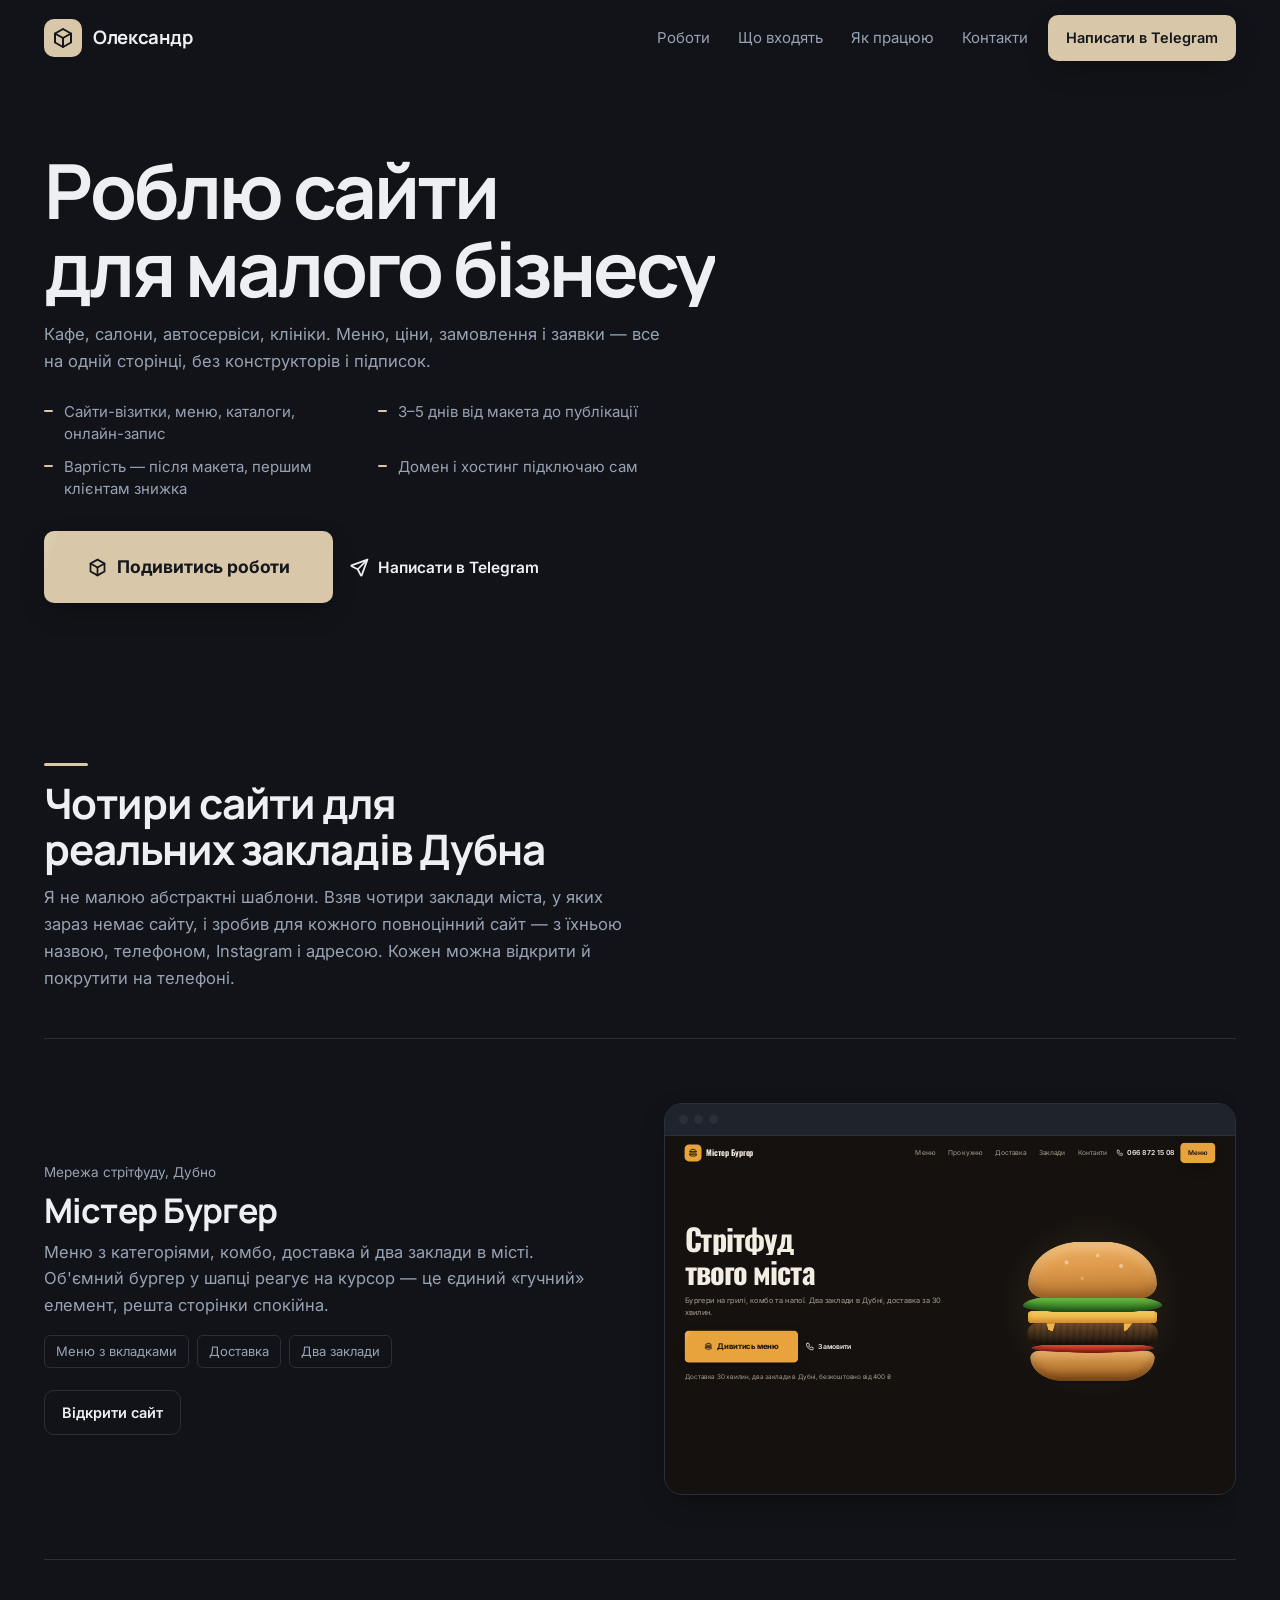
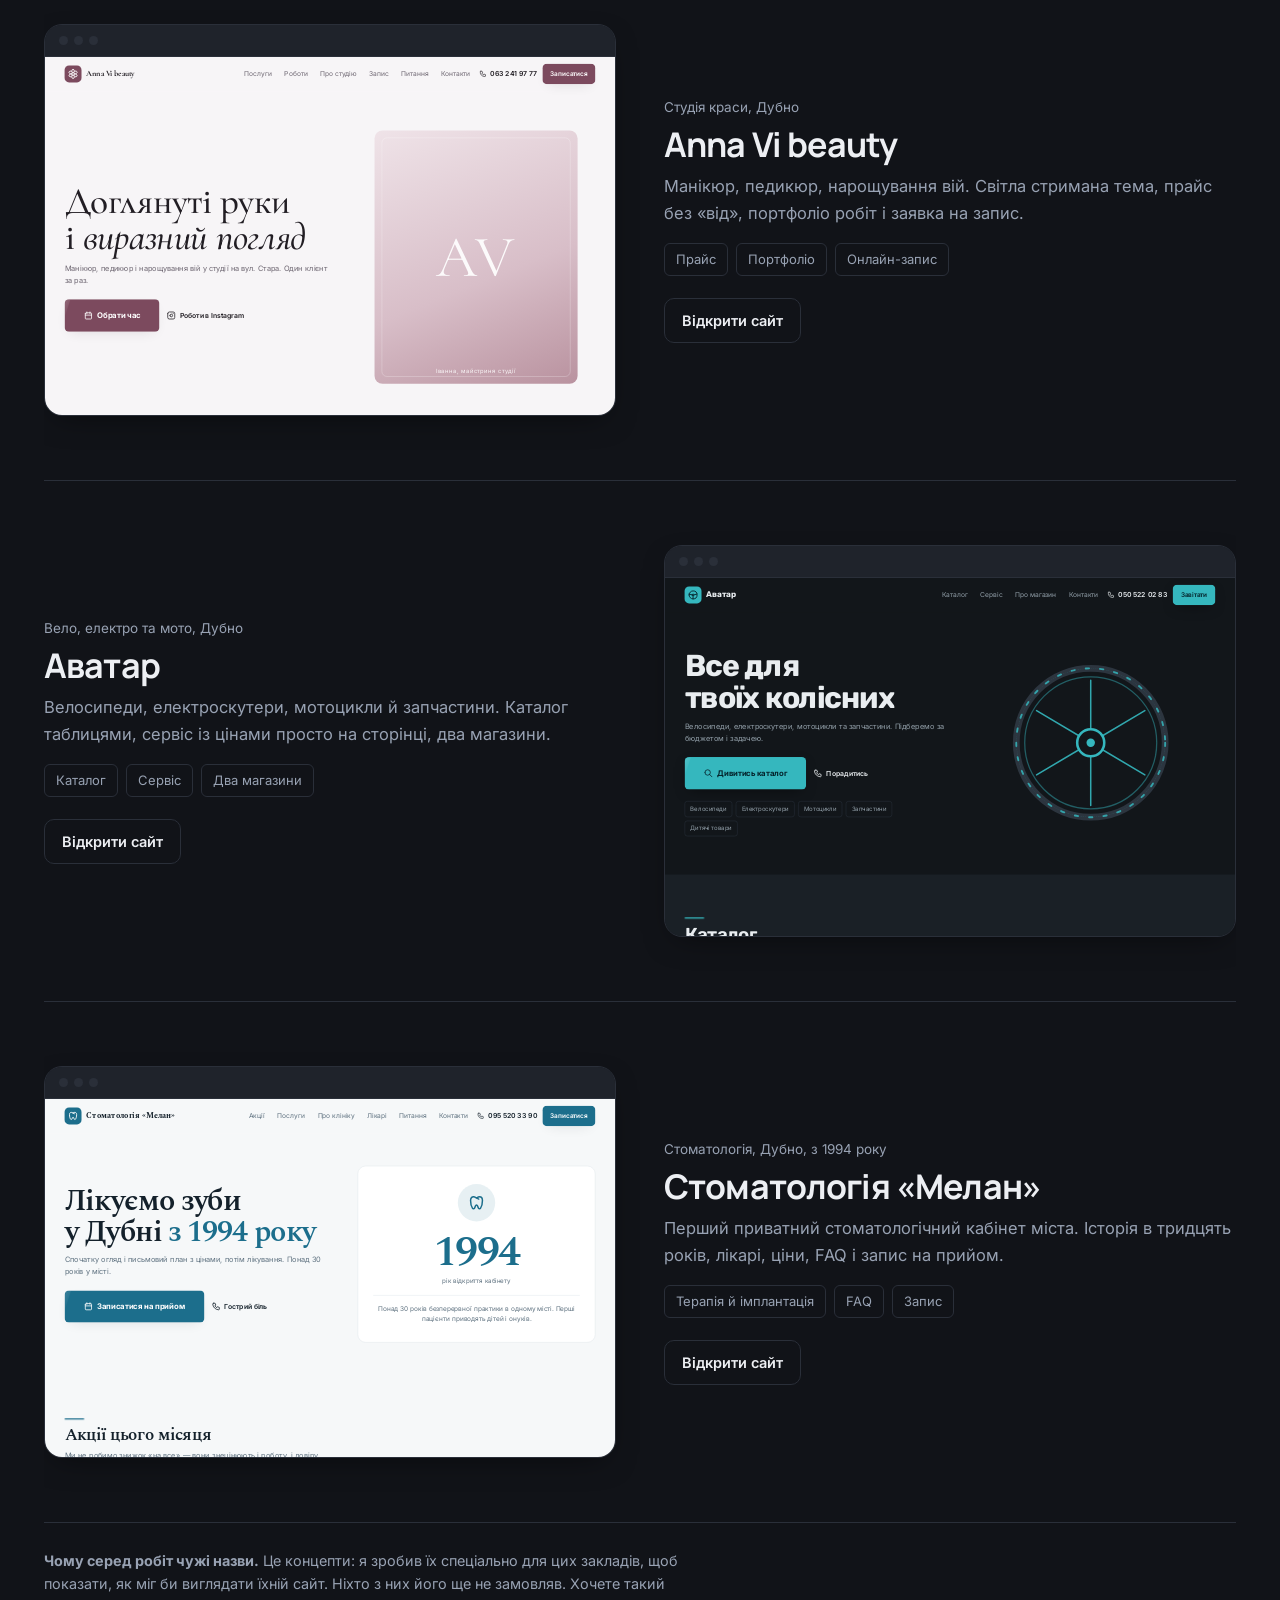
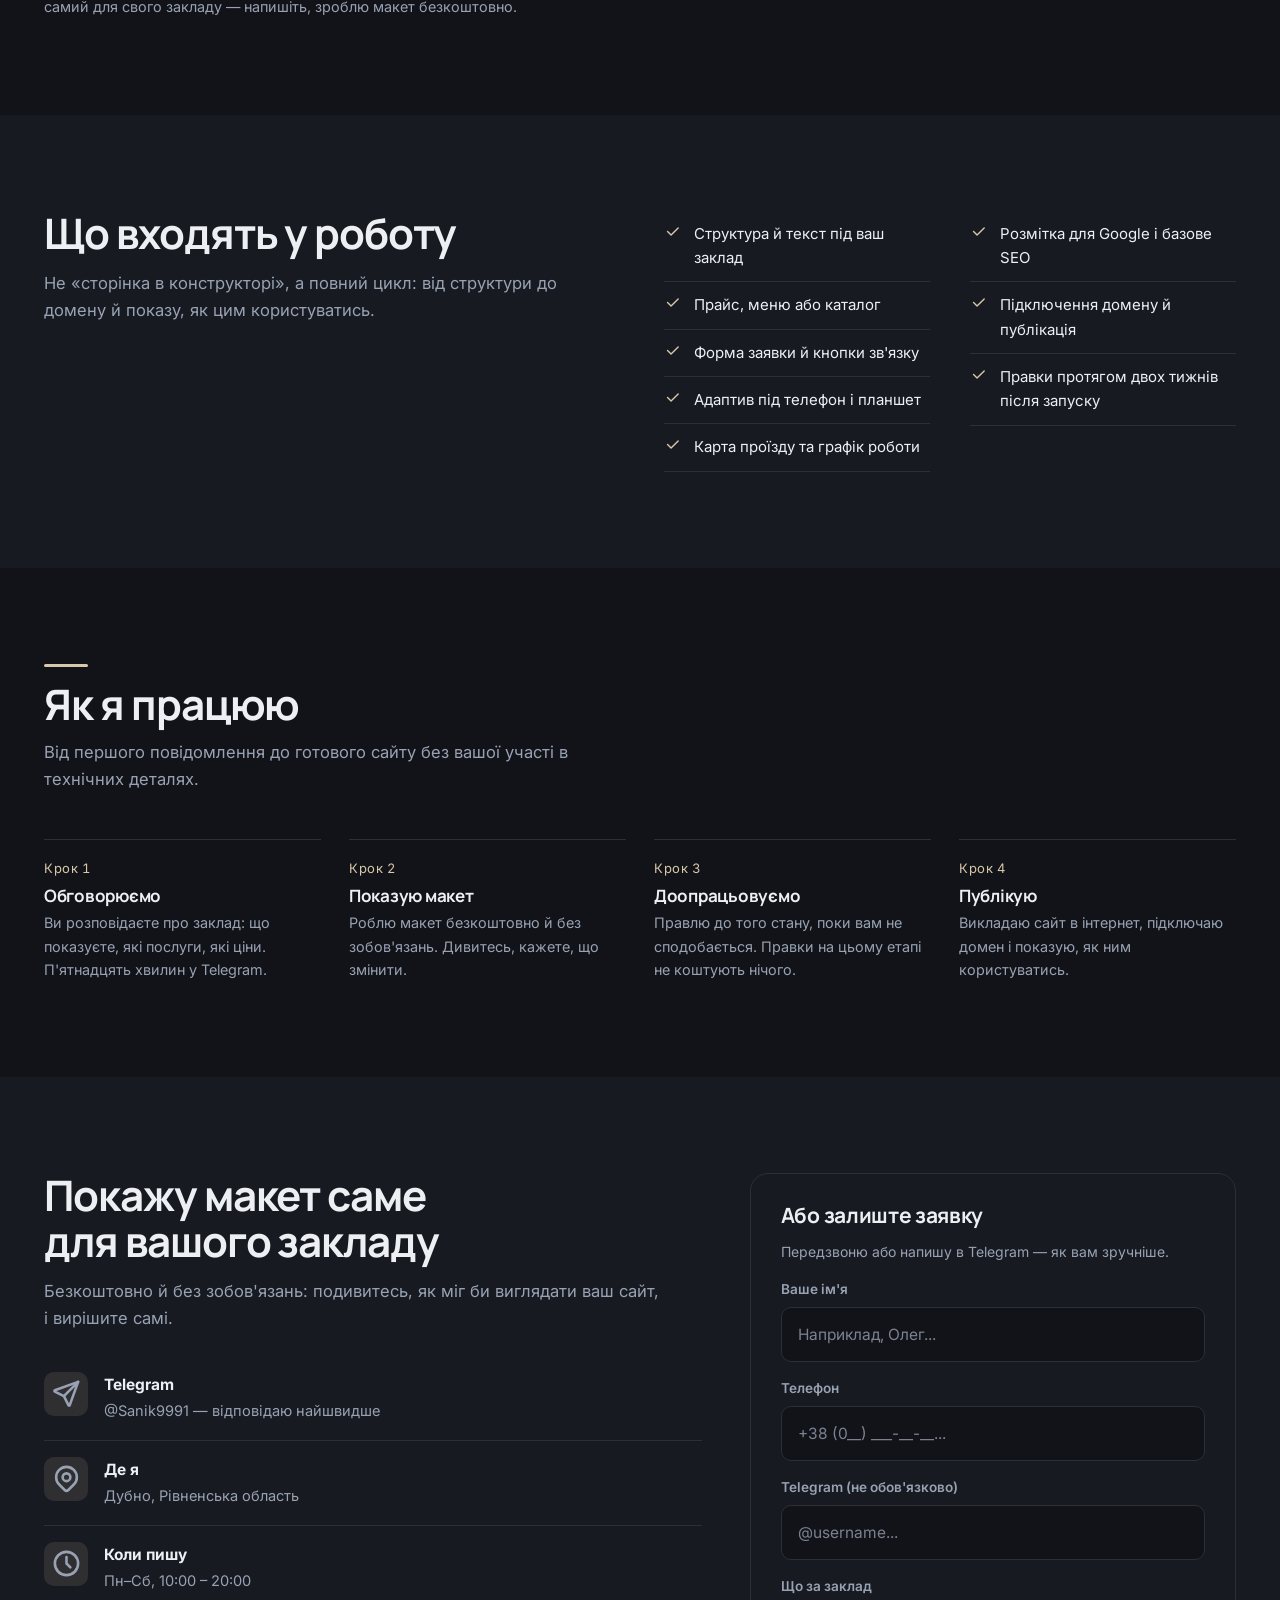
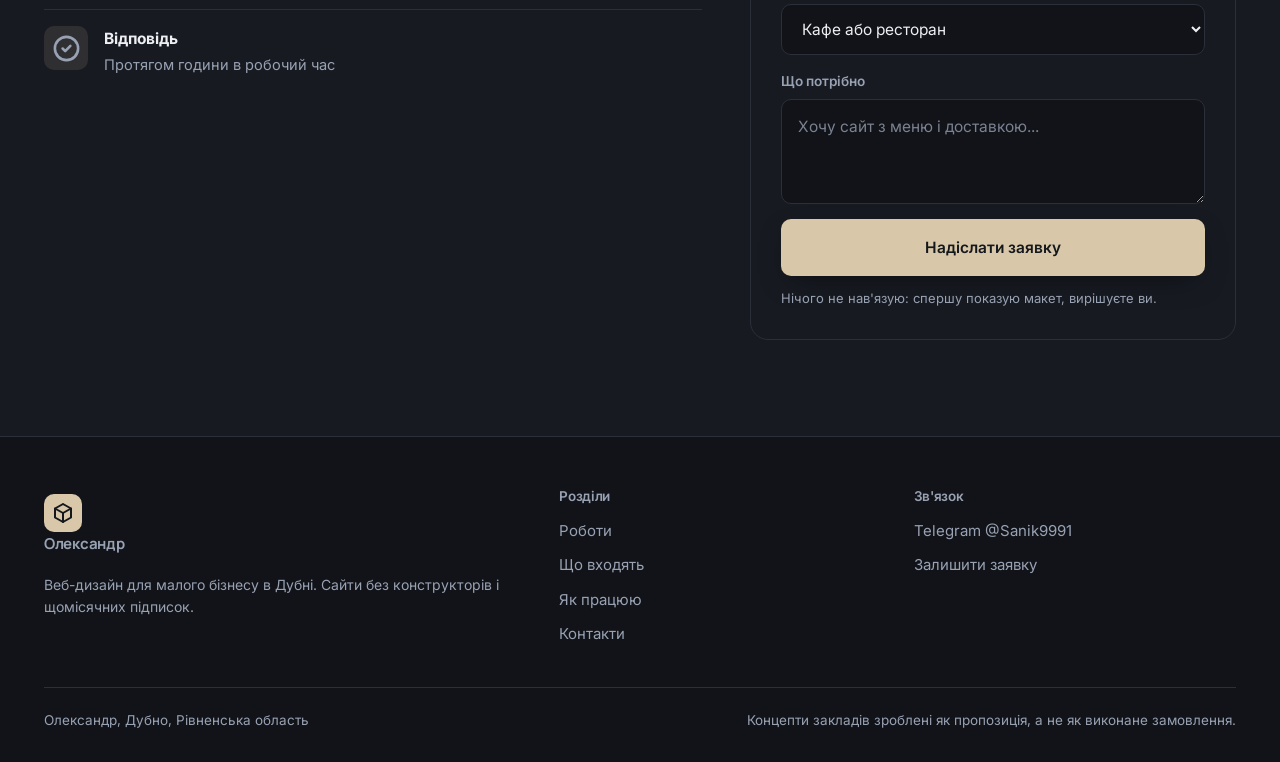
==== commit 7e7945da: "Крафтовые эффекты из каталога 21st.dev: spotlight за курсором, световой луч по SVG-пути, магнитная к" ====
--- a/index.html
+++ b/index.html
@@ -20,6 +20,7 @@
 <link rel="preconnect" href="https://fonts.gstatic.com" crossorigin>
 <link href="https://fonts.googleapis.com/css2?family=Manrope:wght@600;700;800&family=Inter:wght@400;500;600&display=swap" rel="stylesheet">
 <link rel="stylesheet" href="works/assets/premium.css">
+<link rel="stylesheet" href="works/assets/craft.css">
 <style>
   .hero { padding: 152px 0 64px; }
   .t-portfolio h1 { font-size: clamp(38px, 6.6vw, 76px); line-height: 1.02; letter-spacing: -.04em; }
@@ -109,7 +110,7 @@
 
   <section class="hero">
     <div class="wrap">
-      <h1>Роблю сайти<br>для малого бізнесу</h1>
+      <h1 data-reveal-text>Роблю сайти<br>для малого бізнесу</h1>
       <p class="lead">Кафе, салони, автосервіси, клініки. Меню, ціни, замовлення і заявки — все на одній сторінці, без конструкторів і підписок.</p>
       <ul class="hero-points">
         <li>Сайти-візитки, меню, каталоги, онлайн-запис</li>
@@ -118,7 +119,7 @@
         <li>Домен і хостинг підключаю сам</li>
       </ul>
       <div class="hero-cta">
-        <a class="btn btn--hero" href="#works">
+        <a class="btn btn--hero" data-magnetic href="#works">
           <svg class="ic" aria-hidden="true"><use href="#i-box"></use></svg> Подивитись роботи
         </a>
         <a class="link-quiet" href="https://t.me/Sanik9991" target="_blank" rel="noopener">
@@ -138,7 +139,7 @@
         Instagram і адресою. Кожен можна відкрити й покрутити на телефоні.</p>
       </div>
 
-      <article class="work-row rv">
+      <article class="work-row rv" data-spotlight>
         <div class="work-text">
           <div class="work-kicker">Мережа стрітфуду, Дубно</div>
           <h2>Містер Бургер</h2>
@@ -153,7 +154,7 @@
         </div>
       </article>
 
-      <article class="work-row rv">
+      <article class="work-row rv" data-spotlight>
         <div class="work-text">
           <div class="work-kicker">Студія краси, Дубно</div>
           <h2>Anna Vi beauty</h2>
@@ -168,7 +169,7 @@
         </div>
       </article>
 
-      <article class="work-row rv">
+      <article class="work-row rv" data-spotlight>
         <div class="work-text">
           <div class="work-kicker">Вело, електро та мото, Дубно</div>
           <h2>Аватар</h2>
@@ -183,7 +184,7 @@
         </div>
       </article>
 
-      <article class="work-row rv">
+      <article class="work-row rv" data-spotlight>
         <div class="work-text">
           <div class="work-kicker">Стоматологія, Дубно, з 1994 року</div>
           <h2>Стоматологія «Мелан»</h2>
@@ -356,6 +357,7 @@
 
 <script src="works/assets/lead-config.js"></script>
 <script src="works/assets/sprite.js"></script>
+<script src="works/assets/craft.js"></script>
 <script src="works/assets/site.js"></script>
 </body>
 </html>
--- a/works/assets/craft.css
+++ b/works/assets/craft.css
@@ -0,0 +1,70 @@
+/* ==========================================================================
+   СТИЛИ ДЛЯ КРАФТОВЫХ ЭФФЕКТОВ (парные к craft.js)
+   Принцип: только transform и opacity, уважение prefers-reduced-motion.
+   ========================================================================== */
+
+/* ---------- 1. Spotlight ---------- */
+[data-spotlight] { position: relative; isolation: isolate; overflow: hidden; }
+[data-spotlight]::after {
+  content: ""; position: absolute; inset: 0; z-index: 0; pointer-events: none;
+  opacity: 0; transition: opacity 420ms cubic-bezier(.22,.61,.36,1);
+  background: radial-gradient(circle at var(--sx, 50%) var(--sy, 50%),
+              color-mix(in srgb, var(--accent) 26%, transparent) 0%,
+              transparent 62%);
+}
+[data-spotlight]:hover::after { opacity: 1; }
+[data-spotlight] > * { position: relative; z-index: 1; }
+
+/* ---------- 2. Magnetic ---------- */
+[data-magnetic] {
+  transition: transform 260ms cubic-bezier(.22,.61,.36,1),
+              box-shadow 260ms ease, background 260ms ease;
+  will-change: transform;
+}
+
+/* ---------- 3. Text reveal по словам ---------- */
+.has-reveal .rw { display: inline-block; overflow: hidden; vertical-align: bottom; }
+.has-reveal .rw i {
+  display: inline-block; font-style: normal;
+  transform: translateY(105%); opacity: 0;
+  transition: transform 720ms cubic-bezier(.22,.61,.36,1), opacity 720ms ease;
+}
+.has-reveal .rw i.in { transform: none; opacity: 1; }
+
+/* ---------- 4. Tracing beam ---------- */
+.beam-host { position: relative; }
+.beam-wrap { position: absolute; left: 0; top: 0; bottom: 0; width: 48px; pointer-events: none; }
+.beam-svg { display: block; overflow: visible; }
+.beam-base { fill: none; stroke: var(--rule); stroke-width: 2; }
+.beam-path {
+  fill: none; stroke: var(--accent); stroke-width: 2.5; stroke-linecap: round;
+  transition: stroke-dashoffset 90ms linear;
+  filter: drop-shadow(0 0 5px color-mix(in srgb, var(--accent) 55%, transparent));
+}
+.beam-head { fill: var(--accent); transition: opacity 220ms ease; }
+.beam-halo { fill: color-mix(in srgb, var(--accent) 30%, transparent); transition: opacity 220ms ease; }
+
+/* ---------- 5. Border beam: блик по периметру ---------- */
+.has-border-beam { position: relative; }
+.has-border-beam::before {
+  content: ""; position: absolute; inset: -1px; border-radius: inherit; padding: 1px;
+  background: conic-gradient(from var(--ba, 0deg),
+              transparent 0%, transparent 72%,
+              color-mix(in srgb, var(--accent) 85%, transparent) 86%,
+              transparent 100%);
+  -webkit-mask: linear-gradient(#000 0 0) content-box, linear-gradient(#000 0 0);
+  mask: linear-gradient(#000 0 0) content-box, linear-gradient(#000 0 0);
+  -webkit-mask-composite: xor; mask-composite: exclude;
+  animation: beamSpin 4.6s linear infinite;
+  pointer-events: none;
+}
+@property --ba { syntax: "<angle>"; initial-value: 0deg; inherits: false; }
+@keyframes beamSpin { to { --ba: 360deg; } }
+
+/* ---------- Поддержка reduced motion ---------- */
+@media (prefers-reduced-motion: reduce) {
+  [data-spotlight]::after { transition: none; }
+  .has-reveal .rw i { transform: none; opacity: 1; transition: none; }
+  .has-border-beam::before { animation: none; opacity: 0; }
+  .beam-path { transition: none; }
+}
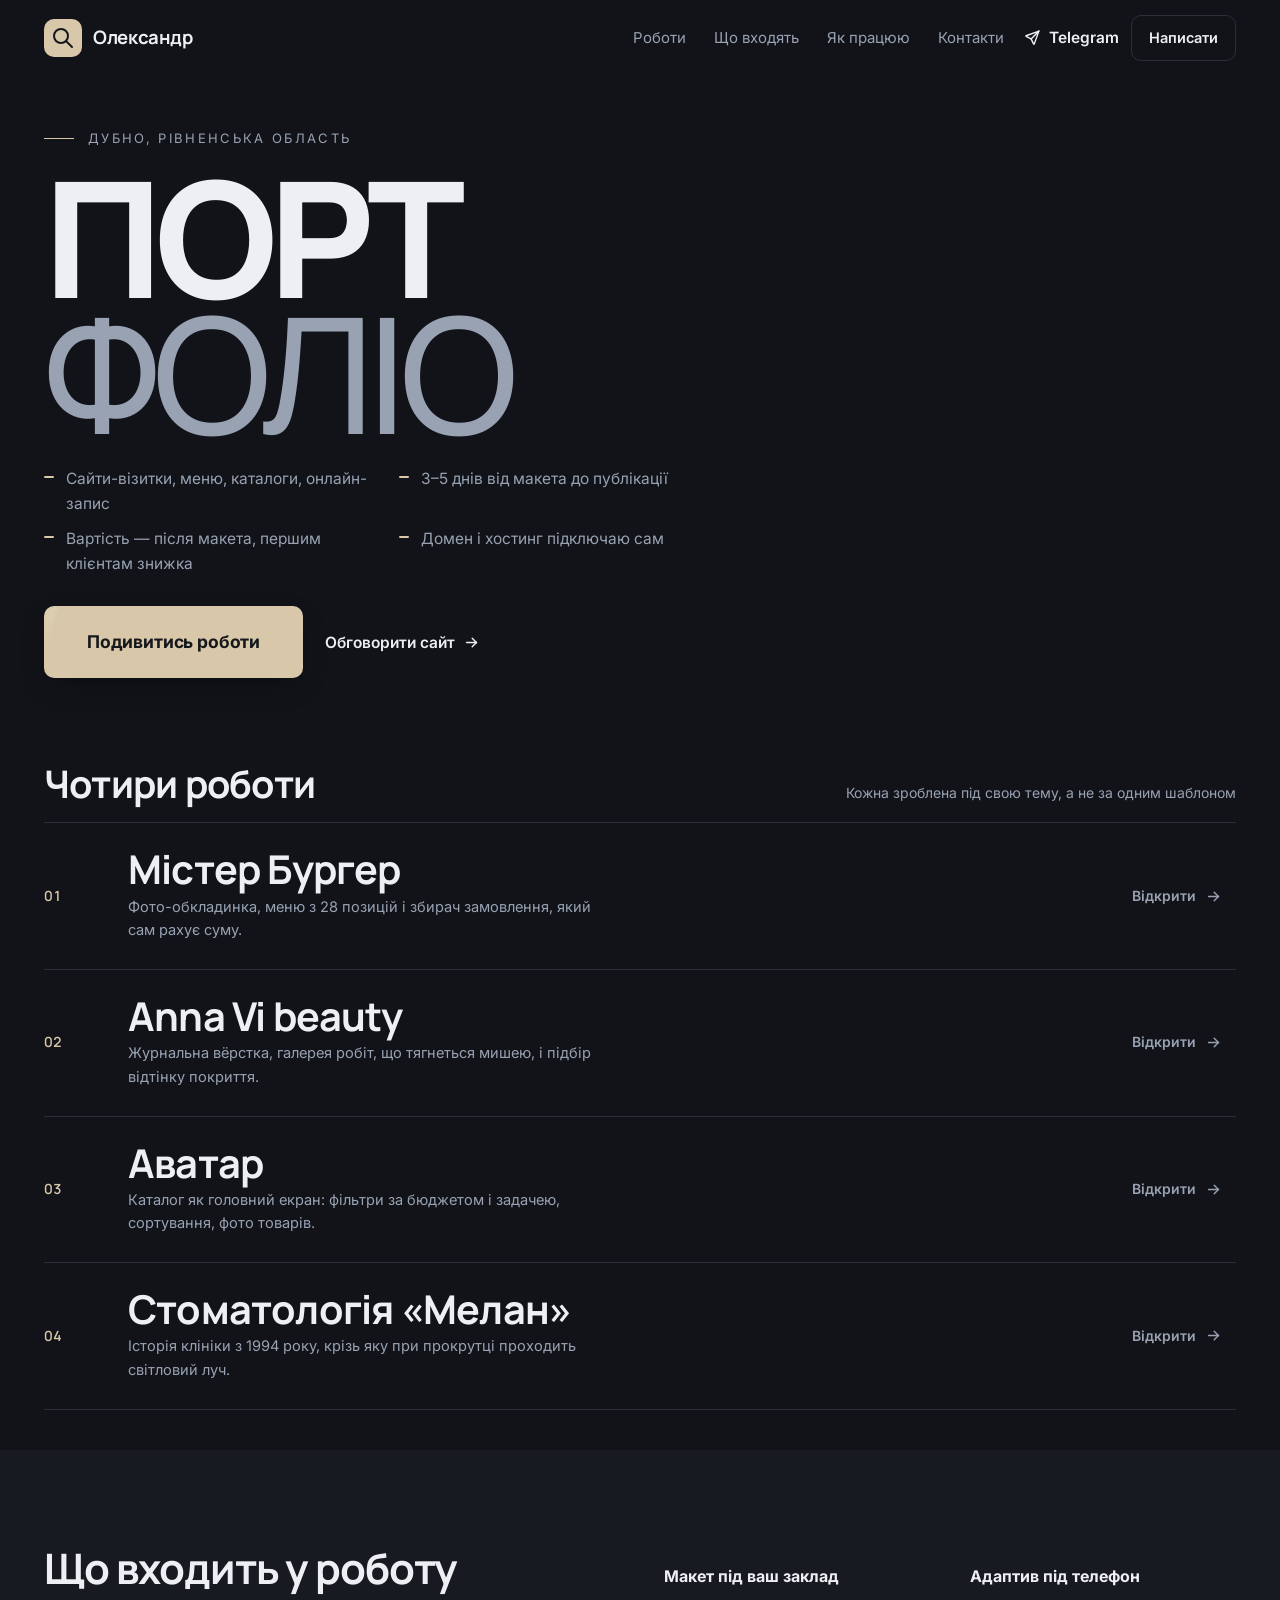
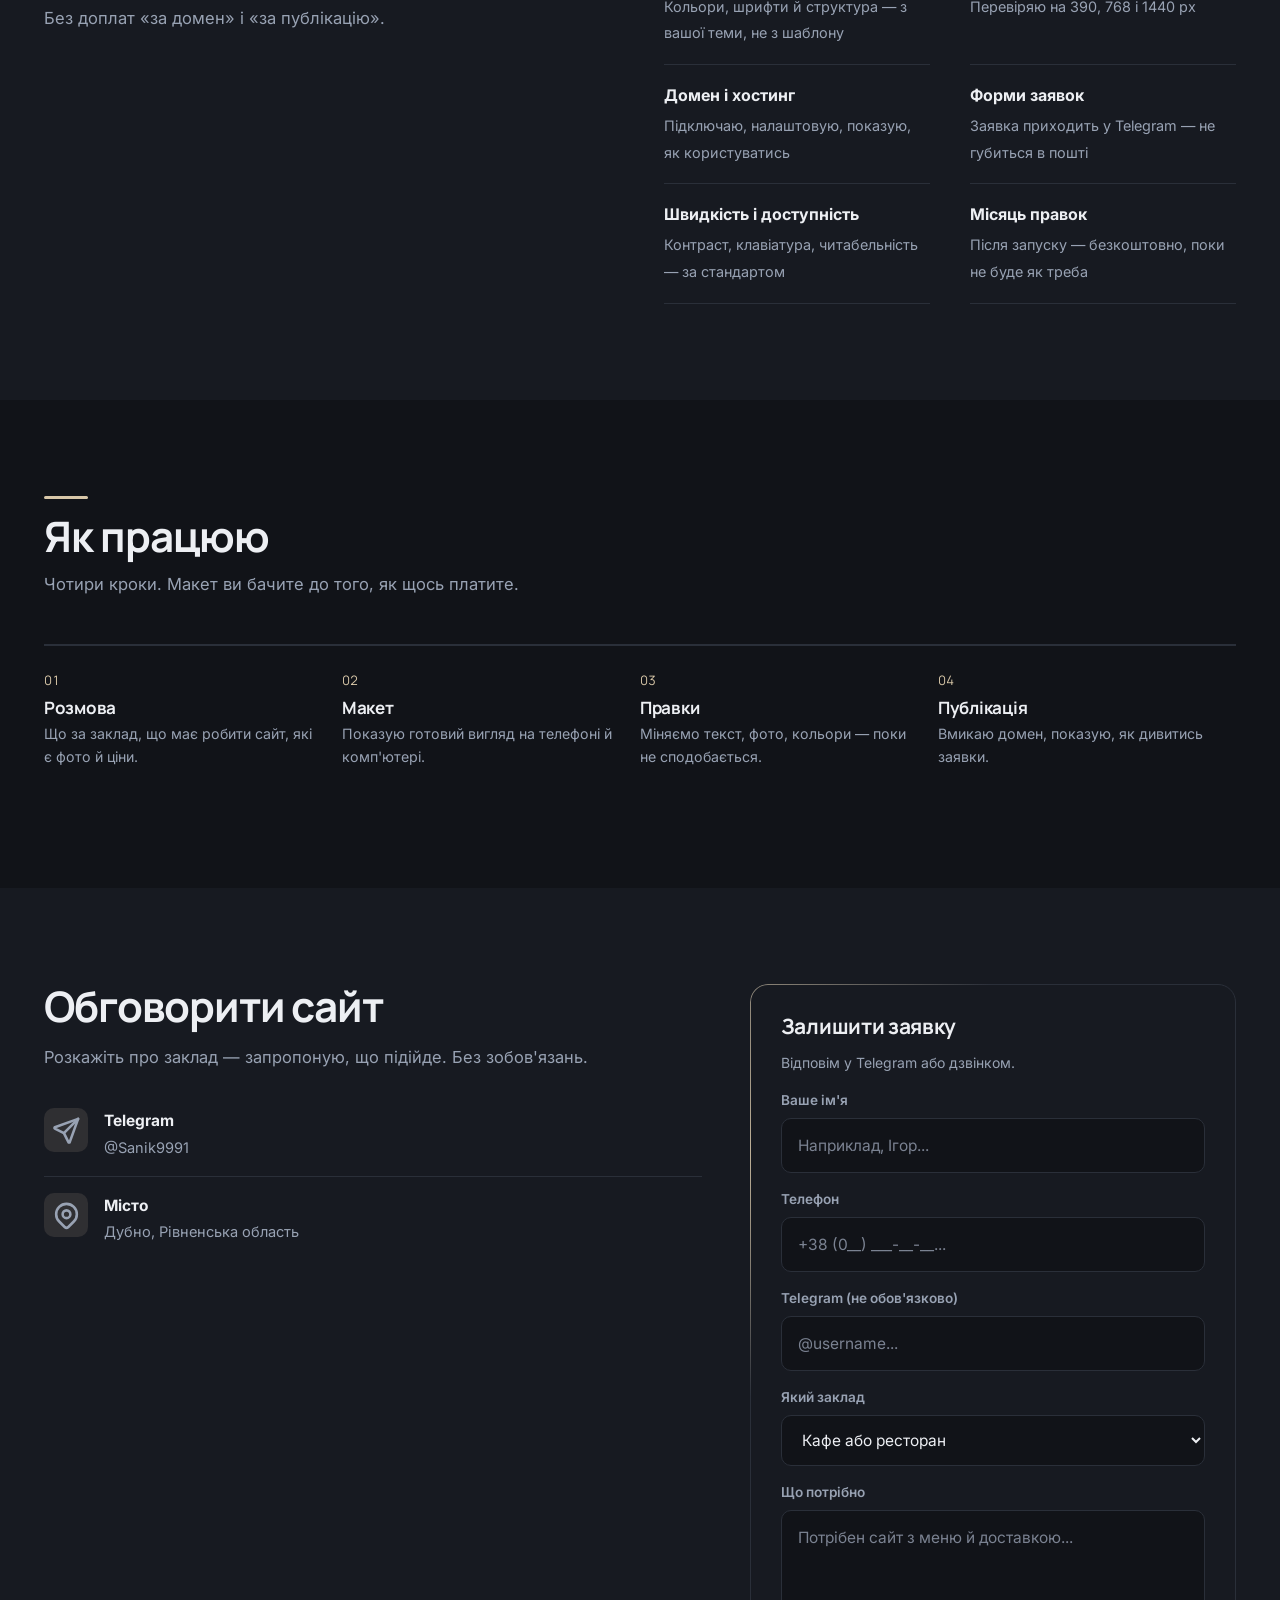
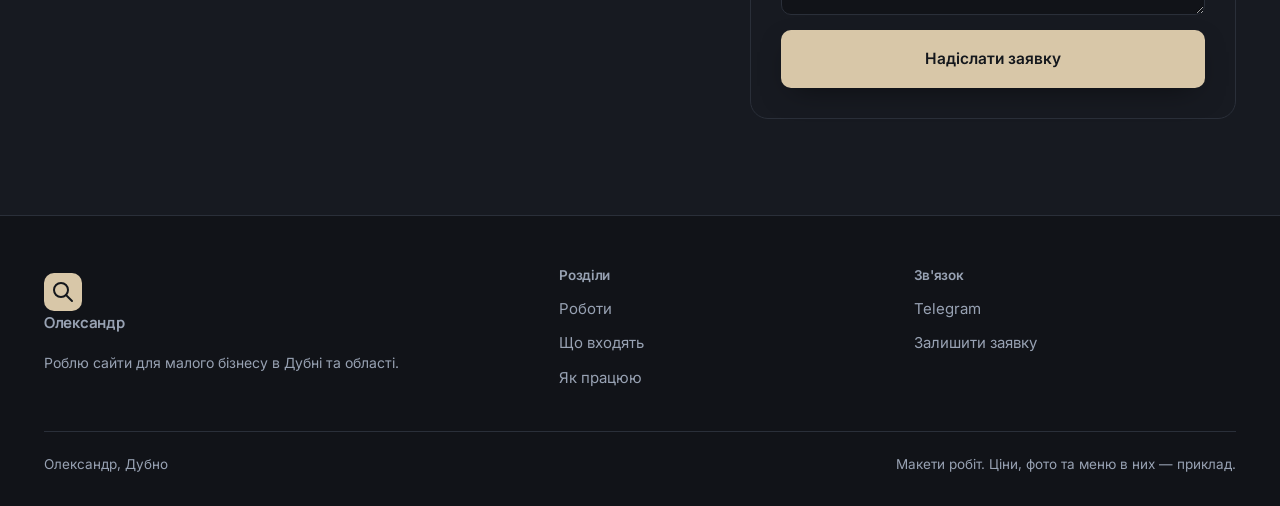
==== commit 9dc0eb62: "Все 5 сайтов пересобраны на реальных фото со стоков: у каждой страницы своя архитектура. Портфолио -" ====
--- a/index.html
+++ b/index.html
@@ -3,94 +3,121 @@
 <head>
 <meta charset="utf-8">
 <meta name="viewport" content="width=device-width, initial-scale=1">
-<title>Олександр — сайти для малого бізнесу в Дубні</title>
-<meta name="description" content="Роблю сайти для кафе, салонів, автосервісів і клінік у Дубні. Готові концепти для чотирьох закладів міста, макет безкоштовно.">
+<title>Олександр — сайти для малого бізнесу | Портфоліо</title>
+<meta name="description" content="Портфоліо: чотири сайти для закладів Дубна — бургерна, салон краси, магазин техніки, стоматологія. Роблю сайти для малого бізнесу під ключ.">
 <meta property="og:type" content="website">
-<meta property="og:site_name" content="Олександр, веб-дизайн у Дубні">
-<meta property="og:title" content="Олександр — сайти для малого бізнесу в Дубні">
-<meta property="og:description" content="Готові концепти сайтів для чотирьох закладів Дубна. Макет безкоштовно.">
-<meta property="og:url" content="https://sas228q-maker.github.io/portfolio/">
-<meta property="og:image" content="https://sas228q-maker.github.io/portfolio/assets/og.png">
-<meta property="og:image:width" content="1200">
-<meta property="og:image:height" content="630">
-<meta name="twitter:card" content="summary_large_image">
+<meta property="og:title" content="Олександр — сайти для малого бізнесу">
+<meta property="og:description" content="Чотири роботи: бургерна, салон краси, магазин техніки, стоматологія.">
+<meta property="og:image" content="https://sas228q-maker.github.io/portfolio/works/assets/img/portfolio-hero.jpg">
 <meta name="theme-color" content="#111318">
-<link rel="icon" href="data:image/svg+xml,%3Csvg%20xmlns='http://www.w3.org/2000/svg'%20viewBox='0%200%2064%2064'%3E%3Crect%20width='64'%20height='64'%20rx='14'%20fill='%23D8C7A8'/%3E%3Ctext%20x='32'%20y='45'%20font-size='34'%20font-family='Arial'%20font-weight='bold'%20fill='%2314171C'%20text-anchor='middle'%3E%D0%9E%3C/text%3E%3C/svg%3E">
+<link rel="icon" href="data:image/svg+xml,%3Csvg%20xmlns='http://www.w3.org/2000/svg'%20viewBox='0%200%2064%2064'%3E%3Crect%20width='64'%20height='64'%20rx='16'%20fill='%23D8C7A8'/%3E%3Ctext%20x='32'%20y='45'%20font-size='32'%20font-family='Georgia'%20font-weight='bold'%20fill='%23111318'%20text-anchor='middle'%3EO%3C/text%3E%3C/svg%3E">
 <link rel="preconnect" href="https://fonts.googleapis.com">
 <link rel="preconnect" href="https://fonts.gstatic.com" crossorigin>
-<link href="https://fonts.googleapis.com/css2?family=Manrope:wght@600;700;800&family=Inter:wght@400;500;600&display=swap" rel="stylesheet">
+<link href="https://fonts.googleapis.com/css2?family=Manrope:wght@500;600;700;800&family=Inter:wght@400;500;600&display=swap" rel="stylesheet">
 <link rel="stylesheet" href="works/assets/premium.css">
 <link rel="stylesheet" href="works/assets/craft.css">
 <style>
-  .hero { padding: 152px 0 64px; }
-  .t-portfolio h1 { font-size: clamp(38px, 6.6vw, 76px); line-height: 1.02; letter-spacing: -.04em; }
-  .hero-cta { display: flex; gap: 12px; flex-wrap: wrap; margin-top: 30px; }
-  .hero-note { margin-top: 22px; font-size: 14.4px; color: var(--ink-2); max-width: 58ch; }
-
-  /* Работы: полноширинные ряды с живым превью, а не сетка одинаковых карточек */
-  .work-row { display: grid; grid-template-columns: 1fr 1fr; gap: 48px; align-items: center;
-    padding: 64px 0; border-top: 1px solid var(--rule); }
-  .work-row:last-of-type { border-bottom: 1px solid var(--rule); }
-  .work-row:nth-of-type(even) .work-text { order: 2; }
-  .work-row:nth-of-type(even) .work-frame { order: 1; }
-  .work-kicker { font-size: 13.5px; color: var(--ink-2); margin-bottom: 8px; }
-  .work-row h2 { font-size: clamp(24px, 3vw, 34px); margin-bottom: 10px; }
-  .work-row p { margin-bottom: 16px; }
-  .work-tags { display: flex; flex-wrap: wrap; gap: 8px; margin-bottom: 22px; }
-  .work-tags li { font-size: 13px; color: var(--ink-2); border: 1px solid var(--rule);
-    border-radius: 6px; padding: 5px 11px; }
-
-  .work-frame { position: relative; border: 1px solid var(--rule); border-radius: var(--r-lg);
-    overflow: hidden; background: var(--surface); box-shadow: var(--shadow); }
-  .work-frame-bar { display: flex; gap: 6px; padding: 11px 14px; border-bottom: 1px solid var(--rule);
-    background: var(--surface-2); }
-  .work-frame-bar i { width: 9px; height: 9px; border-radius: 50%; background: var(--rule); display: block; }
-  .work-frame iframe { width: 1280px; height: 880px; border: 0; display: block;
-    transform-origin: 0 0; pointer-events: none; }
-
-  .disclosure { padding: 26px 0 0; }
-  .disclosure p { font-size: 14.4px; color: var(--ink-2); max-width: 74ch; margin: 0; }
-
-  .steps { display: grid; grid-template-columns: repeat(4, 1fr); gap: 28px; }
-  .step { border-top: 1px solid var(--rule); padding-top: 18px; }
-  .step .n { font-size: 13px; color: var(--accent); font-variant-numeric: tabular-nums;
-    margin-bottom: 8px; letter-spacing: .04em; }
-  .step h3 { font-size: 17px; margin-bottom: 6px; }
-  .step p { font-size: 14.4px; margin: 0; }
-
-  .incl { columns: 2; column-gap: 40px; }
-  .incl li { break-inside: avoid; padding: 11px 0 11px 30px; position: relative;
-    border-bottom: 1px solid var(--rule); font-size: 15px; }
-  .incl li svg { position: absolute; left: 0; top: 12px; color: var(--accent); }
-
-  @media (max-width: 1024px) {
-    .work-row { grid-template-columns: 1fr; gap: 26px; padding: 46px 0; }
-    .work-row:nth-of-type(even) .work-text,
-    .work-row:nth-of-type(even) .work-frame { order: initial; }
-    .steps { grid-template-columns: repeat(2, 1fr); gap: 22px; }
-    .incl { columns: 1; }
+  /* ============================================================
+     ПОРТФОЛІО. Головний засіб — типографіка.
+     Велике слово на весь екран, нижче — індекс робіт: не картки,
+     а рядки-покажчик, до яких при наведенні під'їжджає прев'ю.
+     ============================================================ */
+
+  .opener { padding: 128px var(--gut) 0; max-width: var(--w); margin: 0 auto; }
+  .opener-name { display: flex; align-items: center; gap: 14px; font-size: 13px;
+    letter-spacing: .18em; text-transform: uppercase; color: var(--ink-2);
+    margin-bottom: 20px; }
+  .opener-name i { width: 30px; height: 1px; background: var(--accent); display: block; }
+
+  .opener h1 {
+    font-family: "Manrope", sans-serif; font-weight: 800;
+    font-size: clamp(52px, 12.6vw, 190px); line-height: .84;
+    letter-spacing: -.045em; margin: 0 0 26px; text-transform: uppercase;
+  }
+  .opener h1 .thin { font-weight: 500; color: var(--ink-2); }
+
+  .opener-points { list-style: none; margin: 0 0 30px; padding: 0;
+    display: grid; grid-template-columns: 1fr 1fr; gap: 10px 30px; max-width: 680px; }
+  .opener-points li { position: relative; padding-left: 22px; font-size: 15.5px;
+    color: var(--ink-2); }
+  .opener-points li::before { content: ""; position: absolute; left: 0; top: .62em;
+    width: 10px; height: 2px; background: var(--accent); border-radius: 2px; }
+  .opener-actions { display: flex; align-items: center; gap: 18px; flex-wrap: wrap; }
+
+  /* ---------- індекс робіт ---------- */
+  .works { padding: 84px 0 40px; }
+  .works-head { display: flex; align-items: baseline; justify-content: space-between;
+    gap: 20px; flex-wrap: wrap; border-bottom: 1px solid var(--rule); padding-bottom: 18px; }
+  .works-head h2 { margin: 0; font-family: "Manrope", sans-serif; font-weight: 700;
+    font-size: clamp(24px, 3vw, 38px); letter-spacing: -.02em; }
+  .works-head span { font-size: 14px; color: var(--ink-2); }
+
+  .wrow { display: grid; grid-template-columns: 62px 1fr auto; gap: 22px;
+    align-items: center; padding: 26px 14px 26px 0; border-bottom: 1px solid var(--rule);
+    position: relative; text-decoration: none; color: inherit;
+    transition: background 260ms ease, padding-left 260ms cubic-bezier(.22,.61,.36,1); }
+  .wrow:hover { background: color-mix(in srgb, var(--accent) 5%, transparent);
+    padding-left: 16px; text-decoration: none; }
+  .wrow::before { content: ""; position: absolute; left: 0; top: 50%; width: 2px; height: 0;
+    background: var(--accent); transform: translateY(-50%);
+    transition: height 300ms cubic-bezier(.22,.61,.36,1); }
+  .wrow:hover::before { height: 62%; }
+  .wrow .num { font-family: "Manrope", sans-serif; font-weight: 600; font-size: 14px;
+    color: var(--accent); font-variant-numeric: tabular-nums; }
+  .wrow h3 { margin: 0 0 5px; font-family: "Manrope", sans-serif; font-weight: 700;
+    font-size: clamp(22px, 3.1vw, 42px); letter-spacing: -.02em; line-height: 1.04; }
+  .wrow p { margin: 0; font-size: 14.6px; color: var(--ink-2); max-width: 52ch; }
+  .wrow .go { display: inline-flex; align-items: center; gap: 9px; font-size: 14px;
+    font-weight: 600; color: var(--ink-2); white-space: nowrap;
+    transition: color 240ms ease; }
+  .wrow:hover .go { color: var(--accent); }
+  .wrow .go svg { transition: transform 240ms cubic-bezier(.22,.61,.36,1); }
+  .wrow:hover .go svg { transform: translate(3px, -3px); }
+
+  .wpeek { position: fixed; left: 0; top: 0; z-index: 60; width: 300px; aspect-ratio: 4 / 3;
+    border-radius: var(--r); overflow: hidden; pointer-events: none;
+    opacity: 0; transform: translate(-50%, -50%) scale(.92);
+    transition: opacity 240ms ease, transform 240ms cubic-bezier(.22,.61,.36,1);
+    box-shadow: 0 30px 70px -30px rgba(0,0,0,.95); border: 1px solid var(--rule); }
+  .wpeek.is-on { opacity: 1; transform: translate(-50%, -50%) scale(1); }
+  .wpeek img { width: 100%; height: 100%; object-fit: cover; display: block; }
+
+  /* ---------- що входить ---------- */
+  .incl { display: grid; grid-template-columns: repeat(2, 1fr); gap: 0 40px; }
+  .incl > div { padding: 18px 0; border-bottom: 1px solid var(--rule); }
+  .incl b { display: block; font-size: 16px; margin-bottom: 3px; }
+  .incl span { font-size: 14.4px; color: var(--ink-2); }
+
+  .steps { display: grid; grid-template-columns: repeat(4, 1fr); }
+  .steps > div { padding: 24px 22px 24px 0; border-top: 2px solid var(--rule);
+    transition: border-color 300ms ease; }
+  .steps > div:hover { border-top-color: var(--accent); }
+  .steps .n { font-family: "Manrope", sans-serif; font-size: 13px; color: var(--accent);
+    font-variant-numeric: tabular-nums; margin-bottom: 8px; }
+  .steps h3 { font-size: 17px; margin: 0 0 5px; }
+  .steps p { margin: 0; font-size: 14.2px; color: var(--ink-2); }
+
+  @media (max-width: 980px) {
+    .opener { padding-top: 112px; }
+    .wrow { grid-template-columns: 40px 1fr; gap: 14px; }
+    .wrow .go { grid-column: 2; margin-top: 8px; }
+    .incl { grid-template-columns: 1fr; }
+    .steps { grid-template-columns: 1fr 1fr; }
+    .wpeek { display: none; }
   }
   @media (max-width: 620px) {
+    .opener-points { grid-template-columns: 1fr; }
     .steps { grid-template-columns: 1fr; }
+    .steps > div { padding: 18px 0; }
   }
-
-  /* вступ короткими фразами, не таблицею */
-  .hero-points { list-style: none; margin: 26px 0 4px; padding: 0;
-    display: grid; grid-template-columns: 1fr 1fr; gap: 10px 28px; max-width: 640px; }
-  .hero-points li { position: relative; padding-left: 20px; font-size: 15px;
-    color: var(--ink-2); line-height: 1.5; }
-  .hero-points li::before { content: ""; position: absolute; left: 0; top: .62em;
-    width: 9px; height: 2px; background: var(--accent); border-radius: 2px; }
-  @media (max-width: 640px) { .hero-points { grid-template-columns: 1fr; } }
 </style>
 </head>
 <body>
-<div class="progress" aria-hidden="true"></div>
 
 <header class="hdr">
   <div class="wrap hdr-in">
     <a class="logo" href="#top">
-      <span class="logo-mark"><svg class="ic" aria-hidden="true"><use href="#i-box"></use></svg></span>
+      <span class="logo-mark"><svg class="ic" aria-hidden="true"><use href="#i-search"></use></svg></span>
       Олександр
     </a>
     <nav class="menu" aria-label="Основна навігація">
@@ -100,7 +127,11 @@
       <a href="#contact">Контакти</a>
     </nav>
     <div class="hdr-side">
-      <a class="btn btn--sm" href="https://t.me/Sanik9991" target="_blank" rel="noopener">Написати в Telegram</a>
+      <a class="hdr-tel" href="https://t.me/Sanik9991" target="_blank" rel="noopener">
+        <svg class="ic ic--sm anim-ic" data-anim="fly" aria-hidden="true"><use href="#i-send"></use></svg>
+        Telegram
+      </a>
+      <a class="btn btn--line btn--sm" href="#contact">Написати</a>
     </div>
     <button class="burger" type="button" aria-label="Відкрити навігацію" aria-expanded="false"><i></i></button>
   </div>
@@ -108,123 +139,84 @@
 
 <main id="top">
 
-  <section class="hero">
+  <section class="opener">
+    <div class="opener-name"><i></i> Дубно, Рівненська область</div>
+    <h1 data-reveal-text>Порт<br><span class="thin">фоліо</span></h1>
+
+    <ul class="opener-points">
+      <li>Сайти-візитки, меню, каталоги, онлайн-запис</li>
+      <li>3–5 днів від макета до публікації</li>
+      <li>Вартість — після макета, першим клієнтам знижка</li>
+      <li>Домен і хостинг підключаю сам</li>
+    </ul>
+
+    <div class="opener-actions">
+      <a class="btn btn--hero" data-magnetic href="#works">Подивитись роботи</a>
+      <a class="link-quiet" href="#contact">
+        Обговорити сайт
+        <svg class="ic ic--sm" aria-hidden="true"><use href="#i-arrowRight"></use></svg>
+      </a>
+    </div>
+  </section>
+
+  <section class="works" id="works">
     <div class="wrap">
-      <h1 data-reveal-text>Роблю сайти<br>для малого бізнесу</h1>
-      <p class="lead">Кафе, салони, автосервіси, клініки. Меню, ціни, замовлення і заявки — все на одній сторінці, без конструкторів і підписок.</p>
-      <ul class="hero-points">
-        <li>Сайти-візитки, меню, каталоги, онлайн-запис</li>
-        <li>3–5 днів від макета до публікації</li>
-        <li>Вартість — після макета, першим клієнтам знижка</li>
-        <li>Домен і хостинг підключаю сам</li>
-      </ul>
-      <div class="hero-cta">
-        <a class="btn btn--hero" data-magnetic href="#works">
-          <svg class="ic" aria-hidden="true"><use href="#i-box"></use></svg> Подивитись роботи
-        </a>
-        <a class="link-quiet" href="https://t.me/Sanik9991" target="_blank" rel="noopener">
-          <svg class="ic" aria-hidden="true"><use href="#i-send"></use></svg> Написати в Telegram
-        </a>
-      </div>
-    </div>
-  </section>
-
-
-  <section class="band" id="works">
-    <div class="wrap">
-      <div class="sechead rv">
-        <h2>Чотири сайти для реальних закладів Дубна</h2>
-        <p class="lead">Я не малюю абстрактні шаблони. Взяв чотири заклади міста, у яких зараз
-        немає сайту, і зробив для кожного повноцінний сайт — з їхньою назвою, телефоном,
-        Instagram і адресою. Кожен можна відкрити й покрутити на телефоні.</p>
-      </div>
-
-      <article class="work-row rv" data-spotlight>
-        <div class="work-text">
-          <div class="work-kicker">Мережа стрітфуду, Дубно</div>
-          <h2>Містер Бургер</h2>
-          <p>Меню з категоріями, комбо, доставка й два заклади в місті. Об'ємний бургер
-          у шапці реагує на курсор — це єдиний «гучний» елемент, решта сторінки спокійна.</p>
-          <ul class="work-tags"><li>Меню з вкладками</li><li>Доставка</li><li>Два заклади</li></ul>
-          <a class="btn btn--line btn--sm" href="works/mister-burger/index.html" target="_blank" rel="noopener">Відкрити сайт</a>
-        </div>
-        <div class="work-frame">
-          <div class="work-frame-bar" aria-hidden="true"><i></i><i></i><i></i></div>
-          <iframe src="works/mister-burger/index.html" loading="lazy" title="Містер Бургер, макет сайту" tabindex="-1" aria-hidden="true"></iframe>
-        </div>
-      </article>
-
-      <article class="work-row rv" data-spotlight>
-        <div class="work-text">
-          <div class="work-kicker">Студія краси, Дубно</div>
-          <h2>Anna Vi beauty</h2>
-          <p>Манікюр, педикюр, нарощування вій. Світла стримана тема, прайс без «від»,
-          портфоліо робіт і заявка на запис.</p>
-          <ul class="work-tags"><li>Прайс</li><li>Портфоліо</li><li>Онлайн-запис</li></ul>
-          <a class="btn btn--line btn--sm" href="works/anna-vi-beauty/index.html" target="_blank" rel="noopener">Відкрити сайт</a>
-        </div>
-        <div class="work-frame">
-          <div class="work-frame-bar" aria-hidden="true"><i></i><i></i><i></i></div>
-          <iframe src="works/anna-vi-beauty/index.html" loading="lazy" title="Anna Vi beauty, макет сайту" tabindex="-1" aria-hidden="true"></iframe>
-        </div>
-      </article>
-
-      <article class="work-row rv" data-spotlight>
-        <div class="work-text">
-          <div class="work-kicker">Вело, електро та мото, Дубно</div>
-          <h2>Аватар</h2>
-          <p>Велосипеди, електроскутери, мотоцикли й запчастини. Каталог таблицями, сервіс
-          із цінами просто на сторінці, два магазини.</p>
-          <ul class="work-tags"><li>Каталог</li><li>Сервіс</li><li>Два магазини</li></ul>
-          <a class="btn btn--line btn--sm" href="works/avatar/index.html" target="_blank" rel="noopener">Відкрити сайт</a>
-        </div>
-        <div class="work-frame">
-          <div class="work-frame-bar" aria-hidden="true"><i></i><i></i><i></i></div>
-          <iframe src="works/avatar/index.html" loading="lazy" title="Аватар, макет сайту" tabindex="-1" aria-hidden="true"></iframe>
-        </div>
-      </article>
-
-      <article class="work-row rv" data-spotlight>
-        <div class="work-text">
-          <div class="work-kicker">Стоматологія, Дубно, з 1994 року</div>
-          <h2>Стоматологія «Мелан»</h2>
-          <p>Перший приватний стоматологічний кабінет міста. Історія в тридцять років,
-          лікарі, ціни, FAQ і запис на прийом.</p>
-          <ul class="work-tags"><li>Терапія й імплантація</li><li>FAQ</li><li>Запис</li></ul>
-          <a class="btn btn--line btn--sm" href="works/melan-dental/index.html" target="_blank" rel="noopener">Відкрити сайт</a>
-        </div>
-        <div class="work-frame">
-          <div class="work-frame-bar" aria-hidden="true"><i></i><i></i><i></i></div>
-          <iframe src="works/melan-dental/index.html" loading="lazy" title="Стоматологія Мелан, макет сайту" tabindex="-1" aria-hidden="true"></iframe>
-        </div>
-      </article>
-
-      <div class="disclosure rv">
-        <p><b>Чому серед робіт чужі назви.</b> Це концепти: я зробив їх спеціально для цих
-        закладів, щоб показати, як міг би виглядати їхній сайт. Ніхто з них його ще не
-        замовляв. Хочете такий самий для свого закладу — напишіть, зроблю макет безкоштовно.</p>
-      </div>
+      <div class="works-head rv">
+        <h2>Чотири роботи</h2>
+        <span>Кожна зроблена під свою тему, а не за одним шаблоном</span>
+      </div>
+
+      <a class="wrow rv" href="works/mister-burger/" data-peek="works/assets/img/burger-hero.jpg">
+        <span class="num">01</span>
+        <div>
+          <h3>Містер Бургер</h3>
+          <p>Фото-обкладинка, меню з 28 позицій і збирач замовлення, який сам рахує суму.</p>
+        </div>
+        <span class="go">Відкрити <svg class="ic ic--sm" aria-hidden="true"><use href="#i-arrowRight"></use></svg></span>
+      </a>
+
+      <a class="wrow rv" href="works/anna-vi-beauty/" data-peek="works/assets/img/beauty-hero.jpg">
+        <span class="num">02</span>
+        <div>
+          <h3>Anna Vi beauty</h3>
+          <p>Журнальна вёрстка, галерея робіт, що тягнеться мишею, і підбір відтінку покриття.</p>
+        </div>
+        <span class="go">Відкрити <svg class="ic ic--sm" aria-hidden="true"><use href="#i-arrowRight"></use></svg></span>
+      </a>
+
+      <a class="wrow rv" href="works/avatar/" data-peek="works/assets/img/avatar-hero.jpg">
+        <span class="num">03</span>
+        <div>
+          <h3>Аватар</h3>
+          <p>Каталог як головний екран: фільтри за бюджетом і задачею, сортування, фото товарів.</p>
+        </div>
+        <span class="go">Відкрити <svg class="ic ic--sm" aria-hidden="true"><use href="#i-arrowRight"></use></svg></span>
+      </a>
+
+      <a class="wrow rv" href="works/melan-dental/" data-peek="works/assets/img/dental-hero.jpg">
+        <span class="num">04</span>
+        <div>
+          <h3>Стоматологія «Мелан»</h3>
+          <p>Історія клініки з 1994 року, крізь яку при прокрутці проходить світловий луч.</p>
+        </div>
+        <span class="go">Відкрити <svg class="ic ic--sm" aria-hidden="true"><use href="#i-arrowRight"></use></svg></span>
+      </a>
     </div>
   </section>
 
   <section class="band band-alt" id="what">
     <div class="wrap split">
       <div class="rv">
-        <h2>Що входять у роботу</h2>
-        <p class="lead">Не «сторінка в конструкторі», а повний цикл: від структури до
-        домену й показу, як цим користуватись.</p>
-      </div>
-      <div class="rv">
-        <ul class="incl">
-          <li><svg class="ic ic--sm" aria-hidden="true"><use href="#i-check"></use></svg>Структура й текст під ваш заклад</li>
-          <li><svg class="ic ic--sm" aria-hidden="true"><use href="#i-check"></use></svg>Прайс, меню або каталог</li>
-          <li><svg class="ic ic--sm" aria-hidden="true"><use href="#i-check"></use></svg>Форма заявки й кнопки зв'язку</li>
-          <li><svg class="ic ic--sm" aria-hidden="true"><use href="#i-check"></use></svg>Адаптив під телефон і планшет</li>
-          <li><svg class="ic ic--sm" aria-hidden="true"><use href="#i-check"></use></svg>Карта проїзду та графік роботи</li>
-          <li><svg class="ic ic--sm" aria-hidden="true"><use href="#i-check"></use></svg>Розмітка для Google і базове SEO</li>
-          <li><svg class="ic ic--sm" aria-hidden="true"><use href="#i-check"></use></svg>Підключення домену й публікація</li>
-          <li><svg class="ic ic--sm" aria-hidden="true"><use href="#i-check"></use></svg>Правки протягом двох тижнів після запуску</li>
-        </ul>
+        <h2>Що входить у роботу</h2>
+        <p class="lead">Без доплат «за домен» і «за публікацію».</p>
+      </div>
+      <div class="incl rv">
+        <div><b>Макет під ваш заклад</b><span>Кольори, шрифти й структура — з вашої теми, не з шаблону</span></div>
+        <div><b>Адаптив під телефон</b><span>Перевіряю на 390, 768 і 1440 px</span></div>
+        <div><b>Домен і хостинг</b><span>Підключаю, налаштовую, показую, як користуватись</span></div>
+        <div><b>Форми заявок</b><span>Заявка приходить у Telegram — не губиться в пошті</span></div>
+        <div><b>Швидкість і доступність</b><span>Контраст, клавіатура, читабельність — за стандартом</span></div>
+        <div><b>Місяць правок</b><span>Після запуску — безкоштовно, поки не буде як треба</span></div>
       </div>
     </div>
   </section>
@@ -232,30 +224,14 @@
   <section class="band" id="how">
     <div class="wrap">
       <div class="sechead rv">
-        <h2>Як я працюю</h2>
-        <p class="lead">Від першого повідомлення до готового сайту без вашої участі в технічних деталях.</p>
+        <h2>Як працюю</h2>
+        <p class="lead">Чотири кроки. Макет ви бачите до того, як щось платите.</p>
       </div>
       <div class="steps rv">
-        <div class="step">
-          <div class="n">Крок 1</div>
-          <h3>Обговорюємо</h3>
-          <p>Ви розповідаєте про заклад: що показуєте, які послуги, які ціни. П'ятнадцять хвилин у Telegram.</p>
-        </div>
-        <div class="step">
-          <div class="n">Крок 2</div>
-          <h3>Показую макет</h3>
-          <p>Роблю макет безкоштовно й без зобов'язань. Дивитесь, кажете, що змінити.</p>
-        </div>
-        <div class="step">
-          <div class="n">Крок 3</div>
-          <h3>Доопрацьовуємо</h3>
-          <p>Правлю до того стану, поки вам не сподобається. Правки на цьому етапі не коштують нічого.</p>
-        </div>
-        <div class="step">
-          <div class="n">Крок 4</div>
-          <h3>Публікую</h3>
-          <p>Викладаю сайт в інтернет, підключаю домен і показую, як ним користуватись.</p>
-        </div>
+        <div><div class="n">01</div><h3>Розмова</h3><p>Що за заклад, що має робити сайт, які є фото й ціни.</p></div>
+        <div><div class="n">02</div><h3>Макет</h3><p>Показую готовий вигляд на телефоні й комп'ютері.</p></div>
+        <div><div class="n">03</div><h3>Правки</h3><p>Міняємо текст, фото, кольори — поки не сподобається.</p></div>
+        <div><div class="n">04</div><h3>Публікація</h3><p>Вмикаю домен, показую, як дивитись заявки.</p></div>
       </div>
     </div>
   </section>
@@ -263,35 +239,26 @@
   <section class="band band-alt" id="contact">
     <div class="wrap split split--wide">
       <div class="rv">
-        <h2>Покажу макет саме для вашого закладу</h2>
-        <p class="lead">Безкоштовно й без зобов'язань: подивитесь, як міг би виглядати ваш сайт,
-        і вирішите самі.</p>
-        <div style="margin-top:24px">
+        <h2>Обговорити сайт</h2>
+        <p>Розкажіть про заклад — запропоную, що підійде. Без зобов'язань.</p>
+        <div style="margin-top:22px">
           <div class="crow">
-            <span class="icon-box icon-box--sm"><svg class="ic" aria-hidden="true"><use href="#i-send"></use></svg></span>
-            <div><b>Telegram</b><span><a href="https://t.me/Sanik9991" target="_blank" rel="noopener">@Sanik9991</a> — відповідаю найшвидше</span></div>
-          </div>
-          <div class="crow">
-            <span class="icon-box icon-box--sm"><svg class="ic" aria-hidden="true"><use href="#i-pin"></use></svg></span>
-            <div><b>Де я</b><span>Дубно, Рівненська область</span></div>
-          </div>
-          <div class="crow">
-            <span class="icon-box icon-box--sm"><svg class="ic" aria-hidden="true"><use href="#i-clock"></use></svg></span>
-            <div><b>Коли пишу</b><span>Пн–Сб, 10:00 – 20:00</span></div>
+            <span class="icon-box icon-box--sm"><svg class="ic anim-ic" data-anim="fly" aria-hidden="true"><use href="#i-send"></use></svg></span>
+            <div><b>Telegram</b><span><a href="https://t.me/Sanik9991" target="_blank" rel="noopener">@Sanik9991</a></span></div>
           </div>
           <div class="crow" style="border:0">
-            <span class="icon-box icon-box--sm"><svg class="ic" aria-hidden="true"><use href="#i-checkCircle"></use></svg></span>
-            <div><b>Відповідь</b><span>Протягом години в робочий час</span></div>
+            <span class="icon-box icon-box--sm"><svg class="ic anim-ic" data-anim="hop" aria-hidden="true"><use href="#i-pin"></use></svg></span>
+            <div><b>Місто</b><span>Дубно, Рівненська область</span></div>
           </div>
         </div>
       </div>
 
-      <form class="panel rv" data-form novalidate>
-        <h3>Або залиште заявку</h3>
-        <p class="small">Передзвоню або напишу в Telegram — як вам зручніше.</p>
+      <form class="panel rv" data-form data-border-beam novalidate>
+        <h3>Залишити заявку</h3>
+        <p class="small">Відповім у Telegram або дзвінком.</p>
         <div class="field">
           <label for="pf-name">Ваше ім'я</label>
-          <input class="inp" id="pf-name" name="name" type="text" autocomplete="name" placeholder="Наприклад, Олег...">
+          <input class="inp" id="pf-name" name="name" type="text" autocomplete="name" placeholder="Наприклад, Ігор...">
         </div>
         <div class="field">
           <label for="pf-phone">Телефон</label>
@@ -299,26 +266,24 @@
         </div>
         <div class="field">
           <label for="pf-tg">Telegram (не обов'язково)</label>
-          <input class="inp" id="pf-tg" name="telegram" type="text"
-                 placeholder="@username..." spellcheck="false" autocomplete="off">
-        </div>
-        <div class="field">
-          <label for="pf-type">Що за заклад</label>
+          <input class="inp" id="pf-tg" name="telegram" type="text" placeholder="@username..." spellcheck="false" autocomplete="off">
+        </div>
+        <div class="field">
+          <label for="pf-type">Який заклад</label>
           <select class="inp" id="pf-type" name="type">
             <option>Кафе або ресторан</option>
-            <option>Салон краси, барбершоп</option>
-            <option>Автосервіс, СТО</option>
-            <option>Стоматологія, клініка</option>
+            <option>Салон краси</option>
             <option>Магазин</option>
+            <option>Клініка або кабінет</option>
+            <option>Послуги</option>
             <option>Інше</option>
           </select>
         </div>
         <div class="field">
           <label for="pf-msg">Що потрібно</label>
-          <textarea class="inp" id="pf-msg" name="message" rows="3" placeholder="Хочу сайт з меню і доставкою..."></textarea>
+          <textarea class="inp" id="pf-msg" name="message" rows="3" placeholder="Потрібен сайт з меню й доставкою..."></textarea>
         </div>
         <button class="btn btn--block" type="submit">Надіслати заявку</button>
-        <p class="formnote">Нічого не нав'язую: спершу показую макет, вирішуєте ви.</p>
         <div class="status" role="status"></div>
       </form>
     </div>
@@ -330,30 +295,61 @@
     <div class="ftr-grid">
       <div>
         <a class="logo" href="#top" style="margin-bottom:12px">
-          <span class="logo-mark"><svg class="ic" aria-hidden="true"><use href="#i-box"></use></svg></span>
+          <span class="logo-mark"><svg class="ic" aria-hidden="true"><use href="#i-search"></use></svg></span>
           Олександр
         </a>
-        <p class="small measure">Веб-дизайн для малого бізнесу в Дубні. Сайти без конструкторів
-        і щомісячних підписок.</p>
+        <p class="small measure">Роблю сайти для малого бізнесу в Дубні та області.</p>
       </div>
       <div>
         <h4>Розділи</h4>
-        <a href="#works">Роботи</a><a href="#what">Що входять</a><a href="#how">Як працюю</a><a href="#contact">Контакти</a>
+        <a href="#works">Роботи</a><a href="#what">Що входять</a><a href="#how">Як працюю</a>
       </div>
       <div>
         <h4>Зв'язок</h4>
-        <a href="https://t.me/Sanik9991" target="_blank" rel="noopener">Telegram @Sanik9991</a>
+        <a href="https://t.me/Sanik9991" target="_blank" rel="noopener">Telegram</a>
         <a href="#contact">Залишити заявку</a>
       </div>
     </div>
     <div class="ftr-bot">
-      <span>Олександр, Дубно, Рівненська область</span>
-      <span>Концепти закладів зроблені як пропозиція, а не як виконане замовлення.</span>
+      <span>Олександр, Дубно</span>
+      <span>Макети робіт. Ціни, фото та меню в них — приклад.</span>
     </div>
   </div>
 </footer>
 
+<div class="wpeek" id="peek" aria-hidden="true"><img src="works/assets/img/burger-hero.jpg" alt=""></div>
+
 <button class="up" type="button" aria-label="Догори"><svg class="ic" aria-hidden="true"><use href="#i-arrowUp"></use></svg></button>
+
+<script>
+/* Прев'ю роботи їде за курсором: сам рядок лишається покажчиком. */
+(function () {
+  var peek = document.getElementById("peek");
+  var img = peek ? peek.querySelector("img") : null;
+  if (!peek || !img) return;
+  var reduce = window.matchMedia && window.matchMedia("(prefers-reduced-motion: reduce)").matches;
+  if (reduce) return;
+
+  var raf = 0, tx = 0, ty = 0;
+  function move() {
+    peek.style.left = tx + "px";
+    peek.style.top = ty + "px";
+    raf = 0;
+  }
+  document.querySelectorAll("[data-peek]").forEach(function (row) {
+    row.addEventListener("mouseenter", function () {
+      img.src = row.getAttribute("data-peek");
+      peek.classList.add("is-on");
+    });
+    row.addEventListener("mouseleave", function () { peek.classList.remove("is-on"); });
+    row.addEventListener("mousemove", function (e) {
+      tx = e.clientX + 190;
+      ty = e.clientY;
+      if (!raf) raf = requestAnimationFrame(move);
+    });
+  });
+})();
+</script>
 
 <script src="works/assets/lead-config.js"></script>
 <script src="works/assets/sprite.js"></script>
--- a/works/assets/premium.css
+++ b/works/assets/premium.css
@@ -528,7 +528,11 @@
 }
 .row-name, .row-name small, .prod-name, .prod-name small, .citem span, .crow span,
 .ilist b, .ilist p, .live-row span, .doc h3, .doc p, .step p, .promo p {
-  overflow-wrap: anywhere;
+  /* break-word, а НЕ anywhere: anywhere рвёт слова где угодно,
+     из-за чего на телефоне текст рассыпался на 1-2 слова в строке */
+  overflow-wrap: break-word;
+  word-break: normal;
+  hyphens: auto;
 }
 
 
--- a/works/assets/craft.css
+++ b/works/assets/craft.css
@@ -7,10 +7,13 @@
 [data-spotlight] { position: relative; isolation: isolate; overflow: hidden; }
 [data-spotlight]::after {
   content: ""; position: absolute; inset: 0; z-index: 0; pointer-events: none;
-  opacity: 0; transition: opacity 420ms cubic-bezier(.22,.61,.36,1);
-  background: radial-gradient(circle at var(--sx, 50%) var(--sy, 50%),
-              color-mix(in srgb, var(--accent) 26%, transparent) 0%,
-              transparent 62%);
+  opacity: 0; transition: opacity 360ms cubic-bezier(.22,.61,.36,1);
+  /* ПЯТНО ФИКСИРОВАННОГО РАДИУСА, а не на всю карточку:
+     круг 130px чуть больше курсора, не заливает текст и не даёт резких краёв */
+  background: radial-gradient(circle 130px at var(--sx, 50%) var(--sy, 50%),
+              color-mix(in srgb, var(--accent) 22%, transparent) 0%,
+              color-mix(in srgb, var(--accent) 8%, transparent) 55%,
+              transparent 100%);
 }
 [data-spotlight]:hover::after { opacity: 1; }
 [data-spotlight] > * { position: relative; z-index: 1; }
@@ -67,4 +70,75 @@
   .has-reveal .rw i { transform: none; opacity: 1; transition: none; }
   .has-border-beam::before { animation: none; opacity: 0; }
   .beam-path { transition: none; }
-}+}
+
+/* ==========================================================================
+   АНИМИРОВАННЫЕ ИКОНКИ
+   Реагируют на наведение на родителя (ссылку/кнопку), а не на саму иконку —
+   иначе цель слишком мелкая. Все движения на transform: дёшево и плавно.
+   ========================================================================== */
+.anim-ic { transition: transform 260ms cubic-bezier(.22,.61,.36,1),
+                       color 220ms ease; will-change: transform; }
+
+/* Telegram: самолётик улетает и возвращается */
+a:hover .anim-ic[data-anim="fly"],
+.crow:hover .anim-ic[data-anim="fly"] {
+  animation: icFly 760ms cubic-bezier(.34,1.32,.5,1);
+}
+@keyframes icFly {
+  0%   { transform: translate(0, 0) rotate(0deg); opacity: 1; }
+  38%  { transform: translate(11px, -11px) rotate(-14deg); opacity: .35; }
+  52%  { transform: translate(-16px, 13px) rotate(-4deg); opacity: 0; }
+  60%  { transform: translate(-16px, 13px) rotate(-4deg); opacity: 0; }
+  78%  { transform: translate(3px, -3px) rotate(2deg); opacity: 1; }
+  100% { transform: translate(0, 0) rotate(0deg); opacity: 1; }
+}
+
+/* Телефон: коротко звонит */
+a:hover .anim-ic[data-anim="ring"],
+.crow:hover .anim-ic[data-anim="ring"] {
+  animation: icRing 620ms cubic-bezier(.36,.07,.19,.97);
+  transform-origin: 50% 60%;
+}
+@keyframes icRing {
+  0%, 100% { transform: rotate(0deg); }
+  12% { transform: rotate(-14deg); }
+  28% { transform: rotate(11deg); }
+  44% { transform: rotate(-8deg); }
+  60% { transform: rotate(6deg); }
+  76% { transform: rotate(-3deg); }
+  90% { transform: rotate(1deg); }
+}
+
+/* Пин: подпрыгивает и «втыкается» */
+.crow:hover .anim-ic[data-anim="hop"] {
+  animation: icHop 640ms cubic-bezier(.34,1.4,.5,1);
+}
+@keyframes icHop {
+  0%   { transform: translateY(0); }
+  30%  { transform: translateY(-7px); }
+  52%  { transform: translateY(0); }
+  66%  { transform: translateY(-3px); }
+  82%  { transform: translateY(0) scale(1.06); }
+  100% { transform: translateY(0) scale(1); }
+}
+
+/* Календарь/часы: «перелистывается» */
+.crow:hover .anim-ic[data-anim="flip"] {
+  animation: icFlip 720ms cubic-bezier(.22,.61,.36,1);
+  transform-origin: 50% 12%;
+}
+@keyframes icFlip {
+  0%, 100% { transform: perspective(60px) rotateX(0deg); }
+  42% { transform: perspective(60px) rotateX(-46deg); }
+  70% { transform: perspective(60px) rotateX(6deg); }
+}
+
+/* Каталог/корзина: лёгкий подскок */
+[data-add]:hover .anim-ic,
+.c-go:hover .anim-ic { transform: translateY(-2px) scale(1.08); }
+
+@media (prefers-reduced-motion: reduce) {
+  .anim-ic, a:hover .anim-ic, .crow:hover .anim-ic,
+  [data-add]:hover .anim-ic, .c-go:hover .anim-ic { animation: none !important; transform: none !important; }
+}
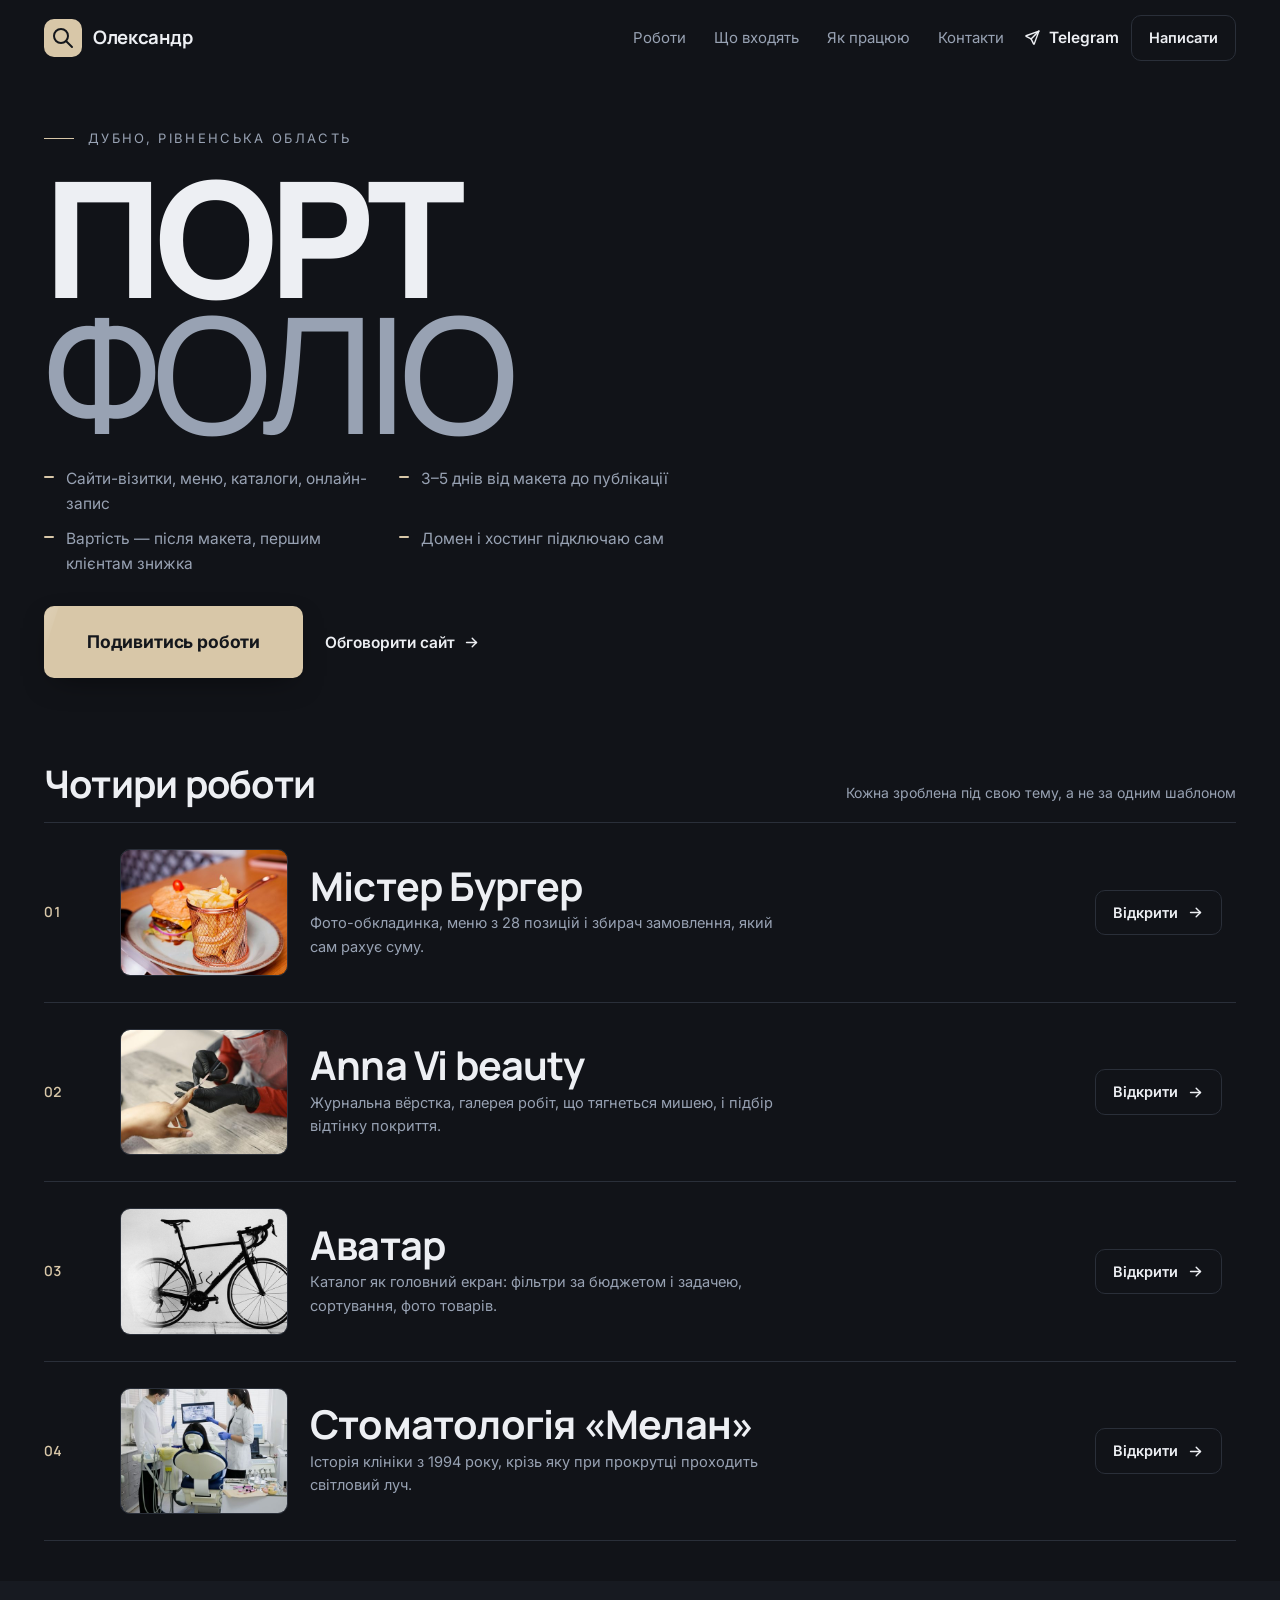
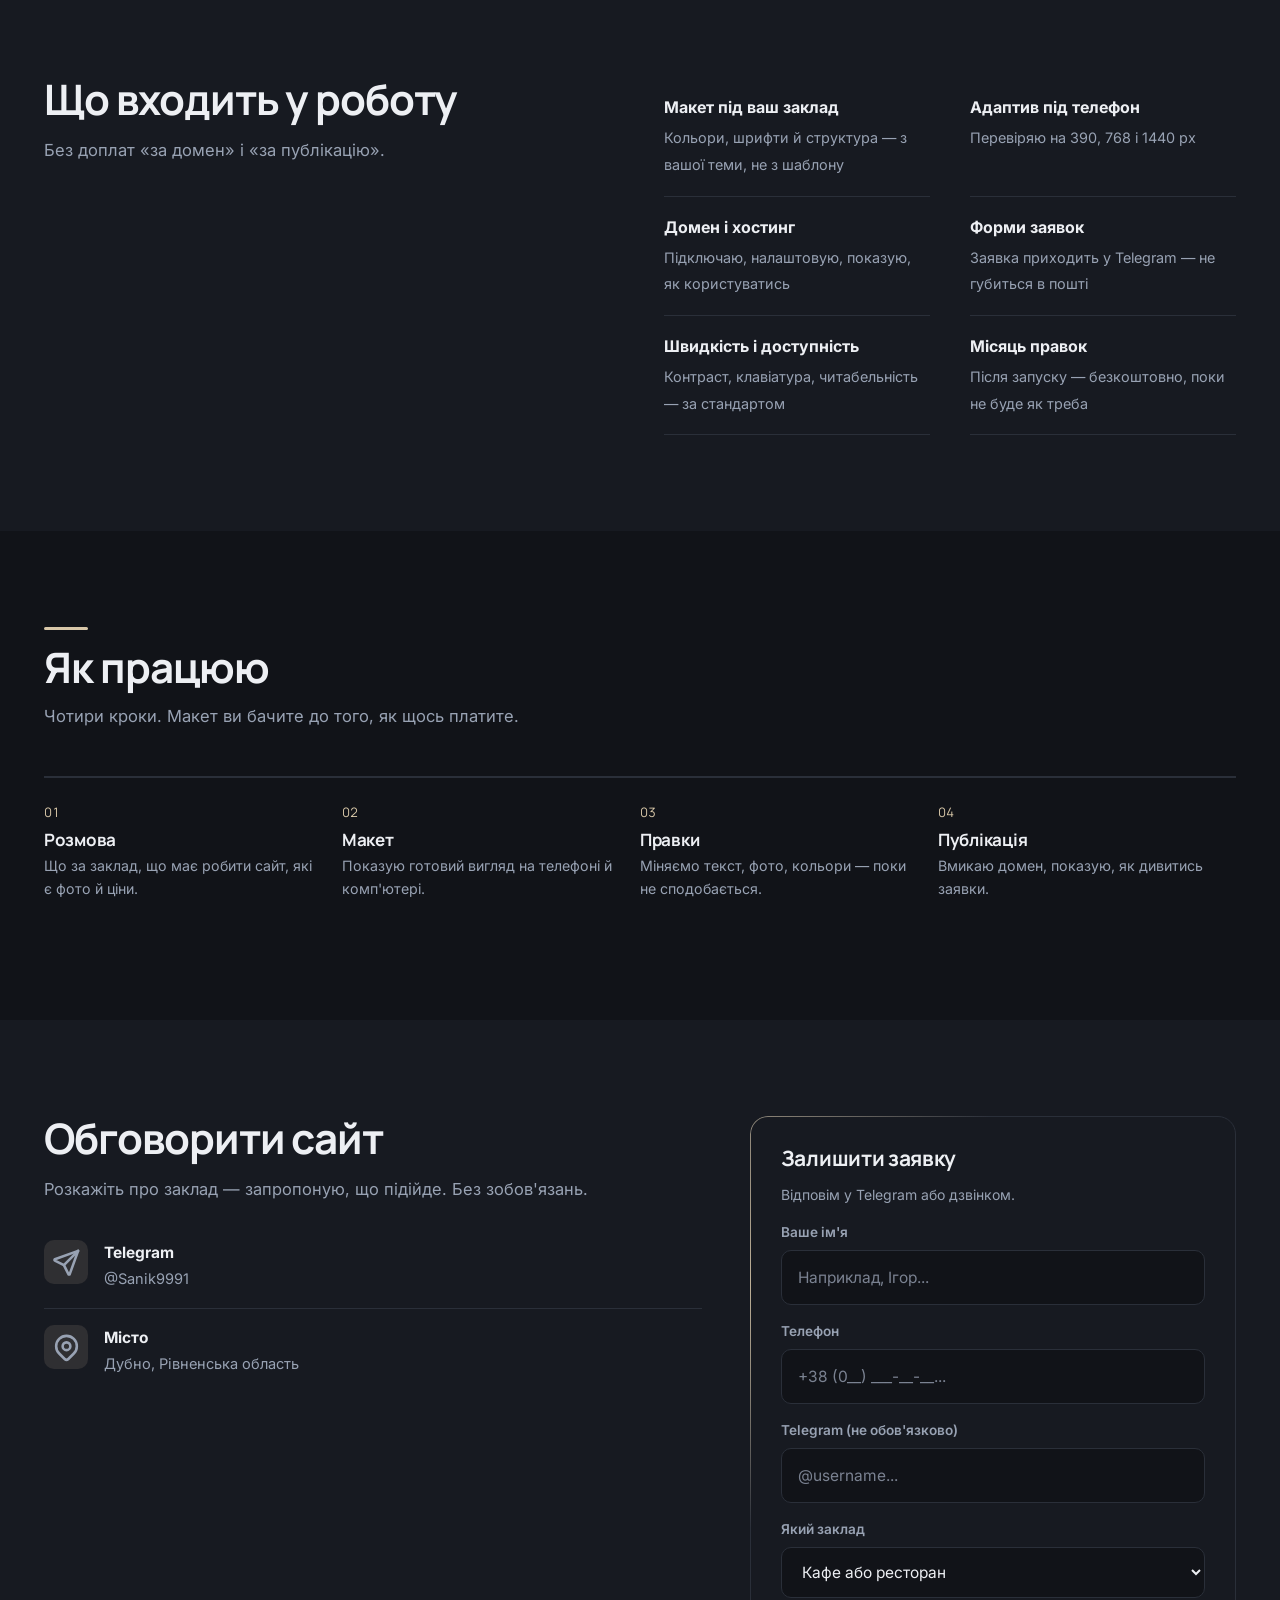
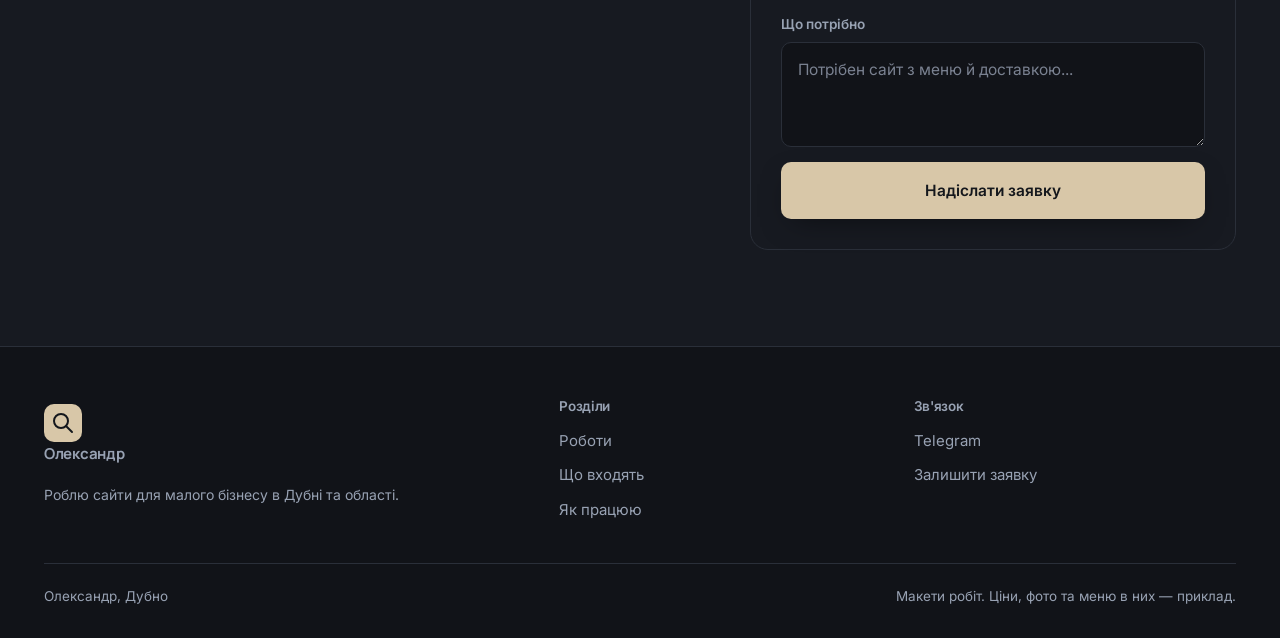
==== commit 4dfadaad: "Правки по замечаниям: height:auto (рамки фото больше не растягиваются), центрированные заголовки вме" ====
--- a/index.html
+++ b/index.html
@@ -52,7 +52,7 @@
     font-size: clamp(24px, 3vw, 38px); letter-spacing: -.02em; }
   .works-head span { font-size: 14px; color: var(--ink-2); }
 
-  .wrow { display: grid; grid-template-columns: 62px 1fr auto; gap: 22px;
+  .wrow { display: grid; grid-template-columns: 54px 168px 1fr auto; gap: 22px;
     align-items: center; padding: 26px 14px 26px 0; border-bottom: 1px solid var(--rule);
     position: relative; text-decoration: none; color: inherit;
     transition: background 260ms ease, padding-left 260ms cubic-bezier(.22,.61,.36,1); }
@@ -62,15 +62,18 @@
     background: var(--accent); transform: translateY(-50%);
     transition: height 300ms cubic-bezier(.22,.61,.36,1); }
   .wrow:hover::before { height: 62%; }
+  .wthumb { display: block; border-radius: var(--r); overflow: hidden;
+    border: 1px solid var(--rule); background: var(--surface-2); }
+  .wthumb img { width: 100%; height: auto; aspect-ratio: 4 / 3; object-fit: cover; display: block;
+    transition: transform 700ms cubic-bezier(.22,.61,.36,1); }
+  .wrow:hover .wthumb img { transform: scale(1.06); }
   .wrow .num { font-family: "Manrope", sans-serif; font-weight: 600; font-size: 14px;
     color: var(--accent); font-variant-numeric: tabular-nums; }
   .wrow h3 { margin: 0 0 5px; font-family: "Manrope", sans-serif; font-weight: 700;
     font-size: clamp(22px, 3.1vw, 42px); letter-spacing: -.02em; line-height: 1.04; }
   .wrow p { margin: 0; font-size: 14.6px; color: var(--ink-2); max-width: 52ch; }
-  .wrow .go { display: inline-flex; align-items: center; gap: 9px; font-size: 14px;
-    font-weight: 600; color: var(--ink-2); white-space: nowrap;
-    transition: color 240ms ease; }
-  .wrow:hover .go { color: var(--accent); }
+  .wrow .go { white-space: nowrap; }
+  .wrow:hover .go { color: var(--accent); border-color: var(--accent); }
   .wrow .go svg { transition: transform 240ms cubic-bezier(.22,.61,.36,1); }
   .wrow:hover .go svg { transform: translate(3px, -3px); }
 
@@ -99,8 +102,10 @@
 
   @media (max-width: 980px) {
     .opener { padding-top: 112px; }
-    .wrow { grid-template-columns: 40px 1fr; gap: 14px; }
-    .wrow .go { grid-column: 2; margin-top: 8px; }
+    .wrow { grid-template-columns: 34px 1fr; gap: 14px; }
+    .wthumb { grid-column: 2; max-width: 240px; }
+    .wrow > div:not(.wthumb) { grid-column: 2; }
+    .wrow .go { grid-column: 2; justify-self: start; margin-top: 8px; }
     .incl { grid-template-columns: 1fr; }
     .steps { grid-template-columns: 1fr 1fr; }
     .wpeek { display: none; }
@@ -168,38 +173,42 @@
 
       <a class="wrow rv" href="works/mister-burger/" data-peek="works/assets/img/burger-hero.jpg">
         <span class="num">01</span>
+        <span class="wthumb"><img src="works/assets/img/thumb-burger.jpg" width="480" height="360" loading="lazy" alt=""></span>
         <div>
           <h3>Містер Бургер</h3>
           <p>Фото-обкладинка, меню з 28 позицій і збирач замовлення, який сам рахує суму.</p>
         </div>
-        <span class="go">Відкрити <svg class="ic ic--sm" aria-hidden="true"><use href="#i-arrowRight"></use></svg></span>
+        <span class="go btn btn--line btn--sm">Відкрити <svg class="ic ic--sm" aria-hidden="true"><use href="#i-arrowRight"></use></svg></span>
       </a>
 
       <a class="wrow rv" href="works/anna-vi-beauty/" data-peek="works/assets/img/beauty-hero.jpg">
         <span class="num">02</span>
+        <span class="wthumb"><img src="works/assets/img/thumb-beauty.jpg" width="480" height="360" loading="lazy" alt=""></span>
         <div>
           <h3>Anna Vi beauty</h3>
           <p>Журнальна вёрстка, галерея робіт, що тягнеться мишею, і підбір відтінку покриття.</p>
         </div>
-        <span class="go">Відкрити <svg class="ic ic--sm" aria-hidden="true"><use href="#i-arrowRight"></use></svg></span>
+        <span class="go btn btn--line btn--sm">Відкрити <svg class="ic ic--sm" aria-hidden="true"><use href="#i-arrowRight"></use></svg></span>
       </a>
 
       <a class="wrow rv" href="works/avatar/" data-peek="works/assets/img/avatar-hero.jpg">
         <span class="num">03</span>
+        <span class="wthumb"><img src="works/assets/img/thumb-avatar.jpg" width="480" height="360" loading="lazy" alt=""></span>
         <div>
           <h3>Аватар</h3>
           <p>Каталог як головний екран: фільтри за бюджетом і задачею, сортування, фото товарів.</p>
         </div>
-        <span class="go">Відкрити <svg class="ic ic--sm" aria-hidden="true"><use href="#i-arrowRight"></use></svg></span>
+        <span class="go btn btn--line btn--sm">Відкрити <svg class="ic ic--sm" aria-hidden="true"><use href="#i-arrowRight"></use></svg></span>
       </a>
 
       <a class="wrow rv" href="works/melan-dental/" data-peek="works/assets/img/dental-hero.jpg">
         <span class="num">04</span>
+        <span class="wthumb"><img src="works/assets/img/thumb-dental.jpg" width="480" height="360" loading="lazy" alt=""></span>
         <div>
           <h3>Стоматологія «Мелан»</h3>
           <p>Історія клініки з 1994 року, крізь яку при прокрутці проходить світловий луч.</p>
         </div>
-        <span class="go">Відкрити <svg class="ic ic--sm" aria-hidden="true"><use href="#i-arrowRight"></use></svg></span>
+        <span class="go btn btn--line btn--sm">Відкрити <svg class="ic ic--sm" aria-hidden="true"><use href="#i-arrowRight"></use></svg></span>
       </a>
     </div>
   </section>
--- a/works/assets/premium.css
+++ b/works/assets/premium.css
@@ -539,3 +539,22 @@
 /* Атрибут hidden должен побеждать любой авторский display.
    Без этого .tabs{display:flex} не скрывался при активном фильтре. */
 [hidden] { display: none !important; }
+
+
+/* ==========================================================================
+   СТЕК С ЦЕНТРИРОВАННЫМ ЗАГОЛОВКОМ
+   Было: слева заголовок с подводкой, справа блок — под левым текстом
+   оставалась пустота, а взгляд прыгал по двум колонкам.
+   Стало: заголовок по центру, содержимое под ним на всю ширину.
+   ========================================================================== */
+.stack { display: block; }
+.stack > .stack-head { text-align: center; max-width: 64ch; margin: 0 auto 34px; }
+.stack > .stack-head h2 { margin-bottom: 10px; }
+.stack > .stack-head .lead { margin-left: auto; margin-right: auto; }
+.stack > .stack-body { max-width: 980px; margin: 0 auto; }
+.stack > .stack-body--wide { max-width: none; }
+.stack .ilist { display: grid; grid-template-columns: 1fr 1fr; gap: 0 34px; }
+@media (max-width: 760px) {
+  .stack .ilist { grid-template-columns: 1fr; }
+  .stack > .stack-head { margin-bottom: 24px; }
+}
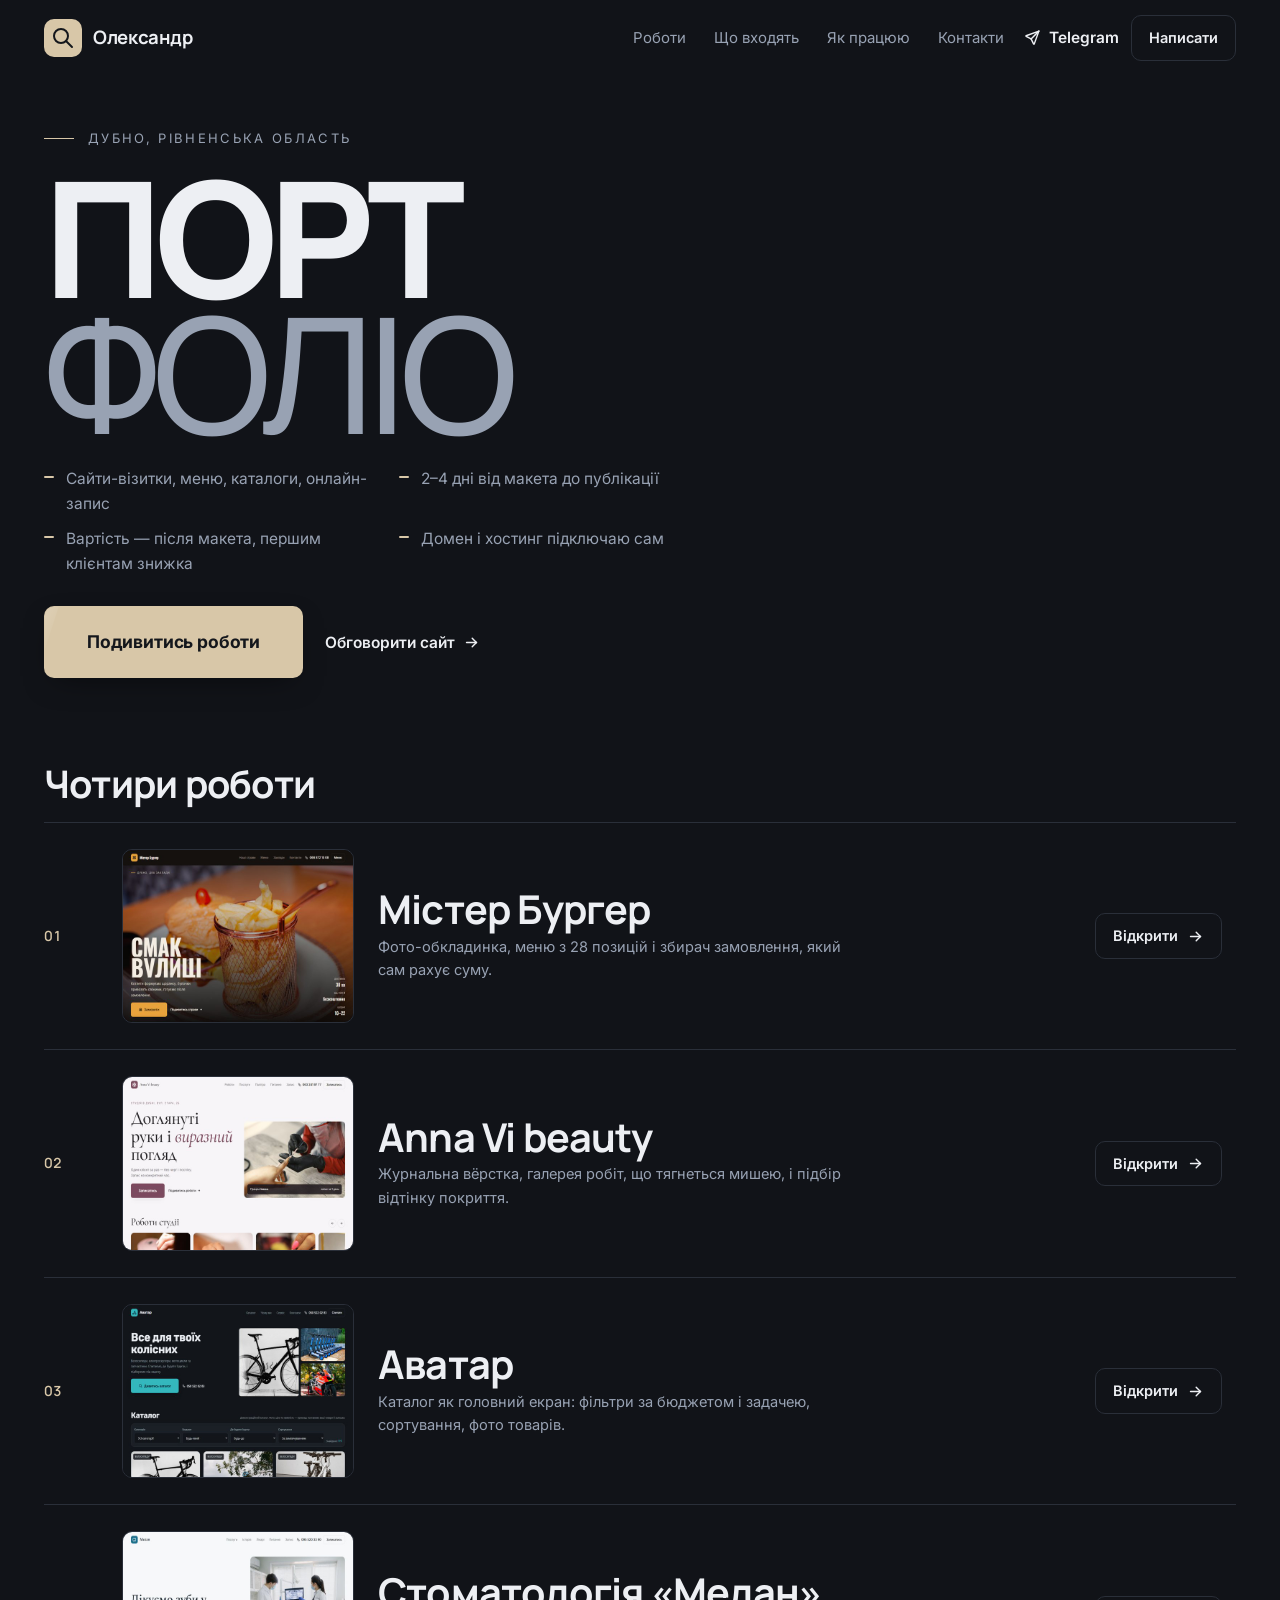
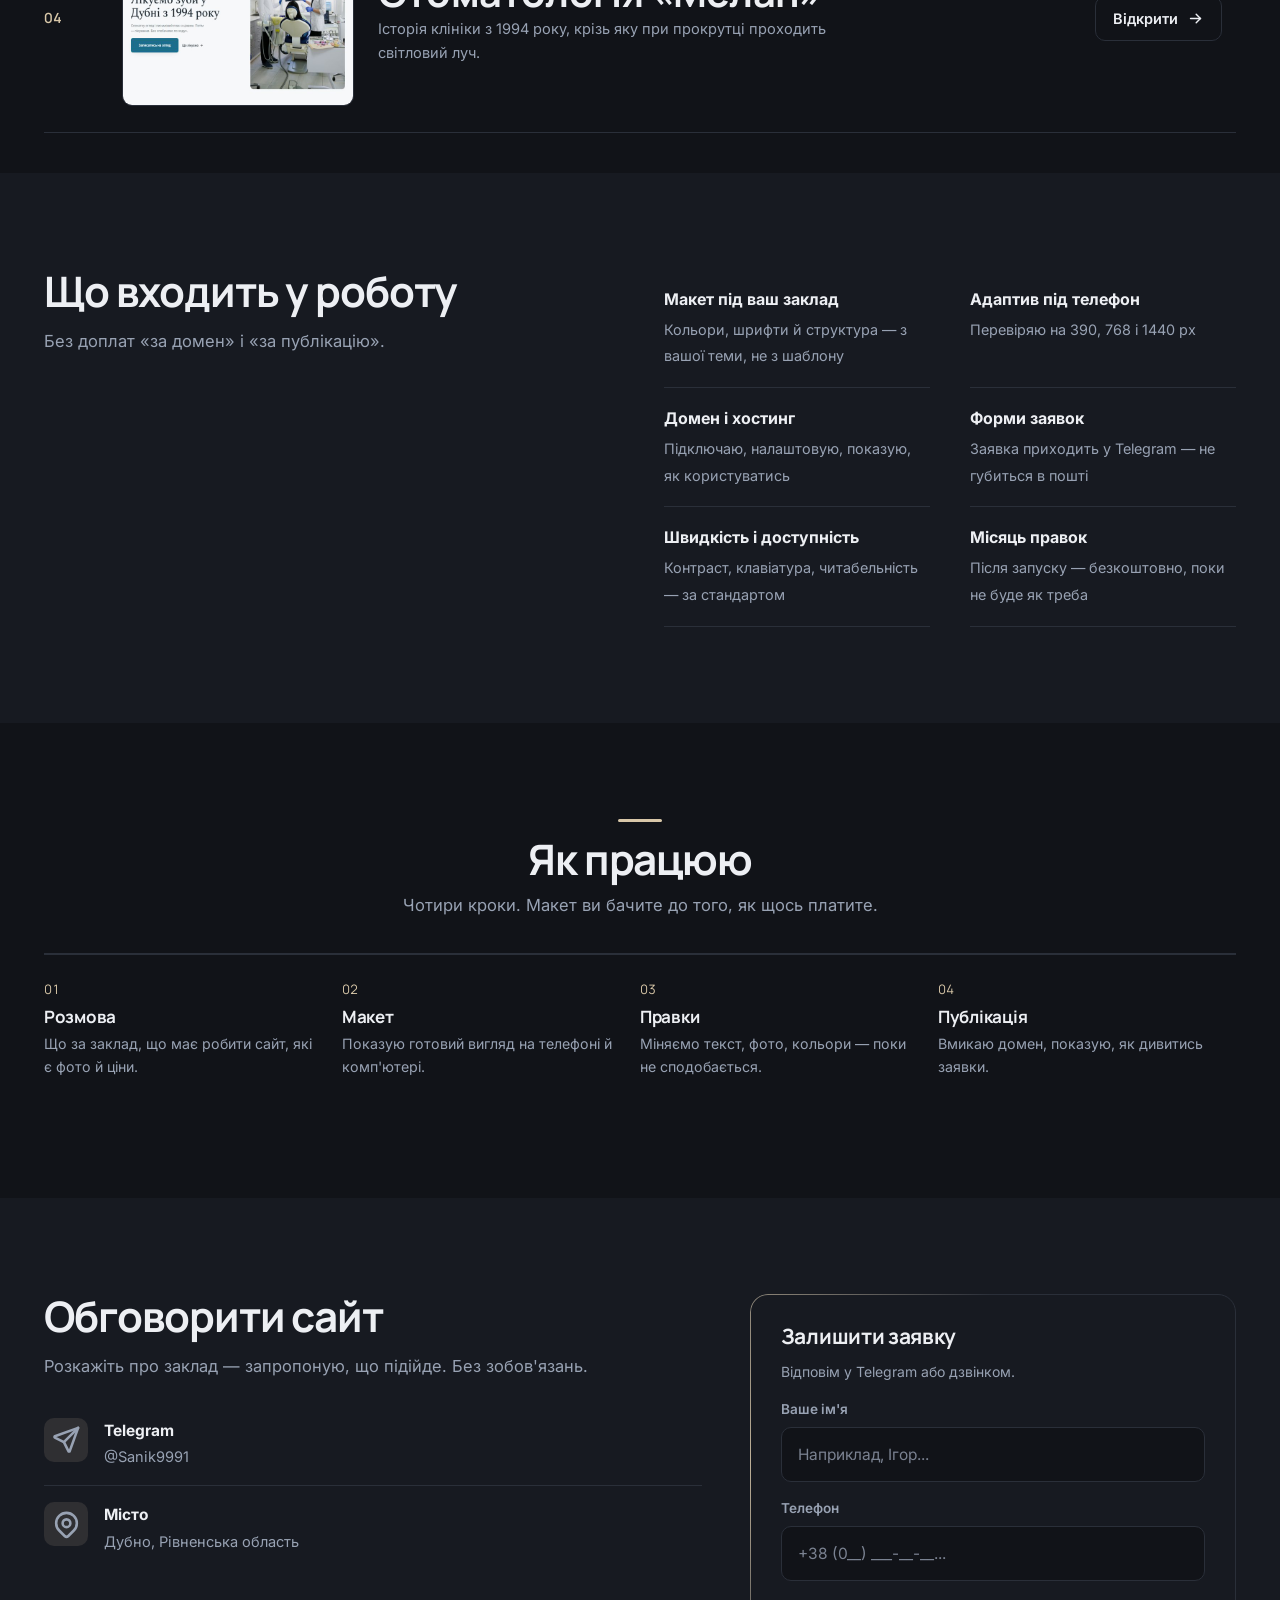
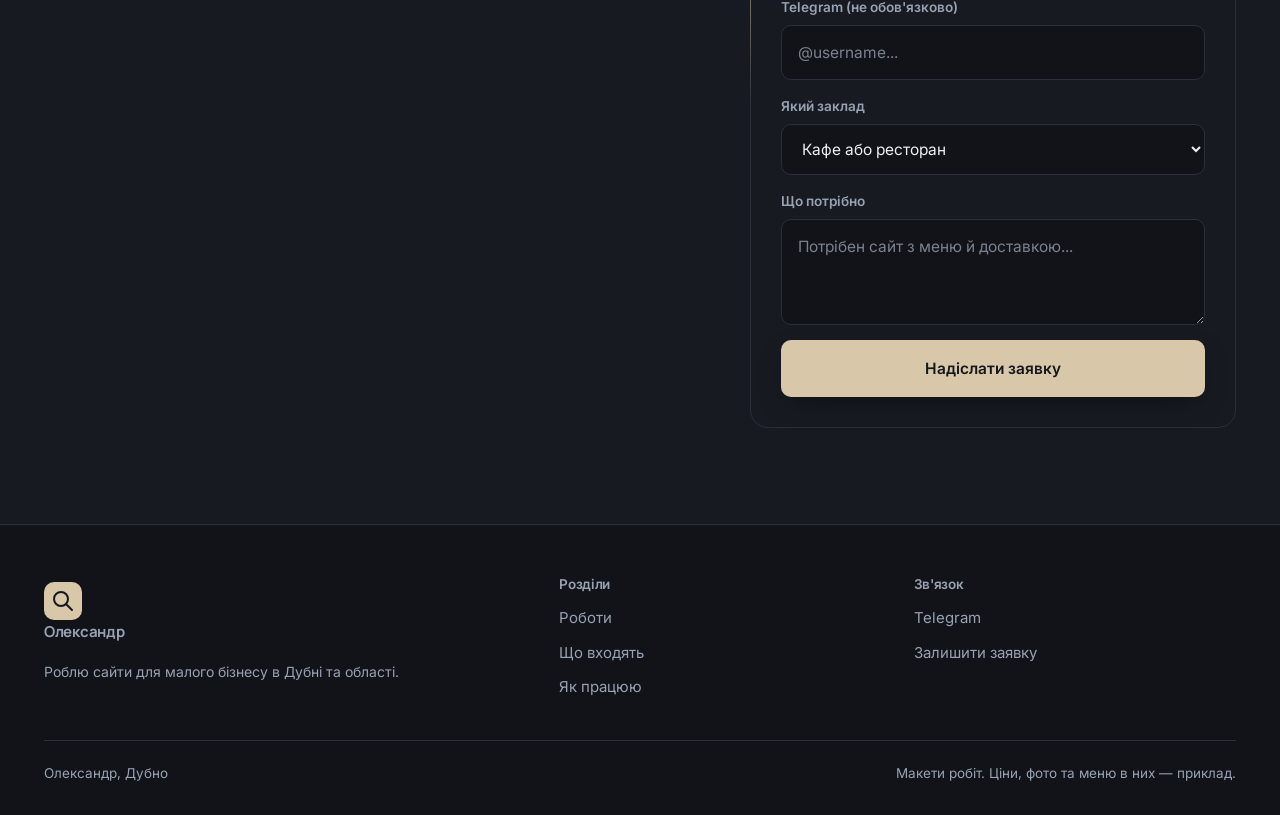
==== commit 0d75c275: "Правки: превью-скриншоты в портфолио, каталог Аватара на иконках, стрічка бургерной выше и плавнее, " ====
--- a/index.html
+++ b/index.html
@@ -52,7 +52,7 @@
     font-size: clamp(24px, 3vw, 38px); letter-spacing: -.02em; }
   .works-head span { font-size: 14px; color: var(--ink-2); }
 
-  .wrow { display: grid; grid-template-columns: 54px 168px 1fr auto; gap: 22px;
+  .wrow { display: grid; grid-template-columns: 54px 232px 1fr auto; gap: 24px;
     align-items: center; padding: 26px 14px 26px 0; border-bottom: 1px solid var(--rule);
     position: relative; text-decoration: none; color: inherit;
     transition: background 260ms ease, padding-left 260ms cubic-bezier(.22,.61,.36,1); }
@@ -150,7 +150,7 @@
 
     <ul class="opener-points">
       <li>Сайти-візитки, меню, каталоги, онлайн-запис</li>
-      <li>3–5 днів від макета до публікації</li>
+      <li>2–4 дні від макета до публікації</li>
       <li>Вартість — після макета, першим клієнтам знижка</li>
       <li>Домен і хостинг підключаю сам</li>
     </ul>
@@ -168,12 +168,12 @@
     <div class="wrap">
       <div class="works-head rv">
         <h2>Чотири роботи</h2>
-        <span>Кожна зроблена під свою тему, а не за одним шаблоном</span>
+        
       </div>
 
       <a class="wrow rv" href="works/mister-burger/" data-peek="works/assets/img/burger-hero.jpg">
         <span class="num">01</span>
-        <span class="wthumb"><img src="works/assets/img/thumb-burger.jpg" width="480" height="360" loading="lazy" alt=""></span>
+        <span class="wthumb"><img src="works/assets/img/preview-burger.jpg" width="480" height="360" loading="lazy" alt=""></span>
         <div>
           <h3>Містер Бургер</h3>
           <p>Фото-обкладинка, меню з 28 позицій і збирач замовлення, який сам рахує суму.</p>
@@ -183,7 +183,7 @@
 
       <a class="wrow rv" href="works/anna-vi-beauty/" data-peek="works/assets/img/beauty-hero.jpg">
         <span class="num">02</span>
-        <span class="wthumb"><img src="works/assets/img/thumb-beauty.jpg" width="480" height="360" loading="lazy" alt=""></span>
+        <span class="wthumb"><img src="works/assets/img/preview-beauty.jpg" width="480" height="360" loading="lazy" alt=""></span>
         <div>
           <h3>Anna Vi beauty</h3>
           <p>Журнальна вёрстка, галерея робіт, що тягнеться мишею, і підбір відтінку покриття.</p>
@@ -193,7 +193,7 @@
 
       <a class="wrow rv" href="works/avatar/" data-peek="works/assets/img/avatar-hero.jpg">
         <span class="num">03</span>
-        <span class="wthumb"><img src="works/assets/img/thumb-avatar.jpg" width="480" height="360" loading="lazy" alt=""></span>
+        <span class="wthumb"><img src="works/assets/img/preview-avatar.jpg" width="480" height="360" loading="lazy" alt=""></span>
         <div>
           <h3>Аватар</h3>
           <p>Каталог як головний екран: фільтри за бюджетом і задачею, сортування, фото товарів.</p>
@@ -203,7 +203,7 @@
 
       <a class="wrow rv" href="works/melan-dental/" data-peek="works/assets/img/dental-hero.jpg">
         <span class="num">04</span>
-        <span class="wthumb"><img src="works/assets/img/thumb-dental.jpg" width="480" height="360" loading="lazy" alt=""></span>
+        <span class="wthumb"><img src="works/assets/img/preview-dental.jpg" width="480" height="360" loading="lazy" alt=""></span>
         <div>
           <h3>Стоматологія «Мелан»</h3>
           <p>Історія клініки з 1994 року, крізь яку при прокрутці проходить світловий луч.</p>
--- a/works/assets/premium.css
+++ b/works/assets/premium.css
@@ -558,3 +558,24 @@
   .stack .ilist { grid-template-columns: 1fr; }
   .stack > .stack-head { margin-bottom: 24px; }
 }
+
+
+/* ==========================================================================
+   ЗАГОЛОВОК СЕКЦИИ ПО ЦЕНТРУ
+   Раньше он стоял слева, а содержимое уходило вправо — под текстом
+   оставалась пустота. Теперь заголовок по центру, блок под ним.
+   ========================================================================== */
+.sechead { text-align: center; max-width: 64ch; margin: 0 auto 34px; }
+.sechead h2 { margin-bottom: 10px; }
+.sechead .lead { margin-left: auto; margin-right: auto; }
+/* акцентная черта растёт от центра, а не от левого края */
+.sechead h2::before { left: 50%; transform: translateX(-50%) scaleX(0); transform-origin: center; }
+.sechead.rv.is-in h2::before { animation: growLineCenter 620ms cubic-bezier(.22,.61,.36,1) 120ms both; }
+@keyframes growLineCenter {
+  from { transform: translateX(-50%) scaleX(0); }
+  to { transform: translateX(-50%) scaleX(1); }
+}
+@media (prefers-reduced-motion: reduce) {
+  .sechead.rv.is-in h2::before { animation: none; transform: translateX(-50%) scaleX(1); }
+}
+@media (max-width: 760px) { .sechead { margin-bottom: 24px; } }
--- a/works/assets/craft.css
+++ b/works/assets/craft.css
@@ -142,3 +142,9 @@
   .anim-ic, a:hover .anim-ic, .crow:hover .anim-ic,
   [data-add]:hover .anim-ic, .c-go:hover .anim-ic { animation: none !important; transform: none !important; }
 }
+
+
+/* Стрілки перемикання відгуків — акцентні, щоб їх було видно */
+.voice-nav button { border-color: var(--accent); color: var(--accent); }
+.voice-nav button:hover { background: var(--accent); color: var(--accent-ink);
+  border-color: var(--accent); }
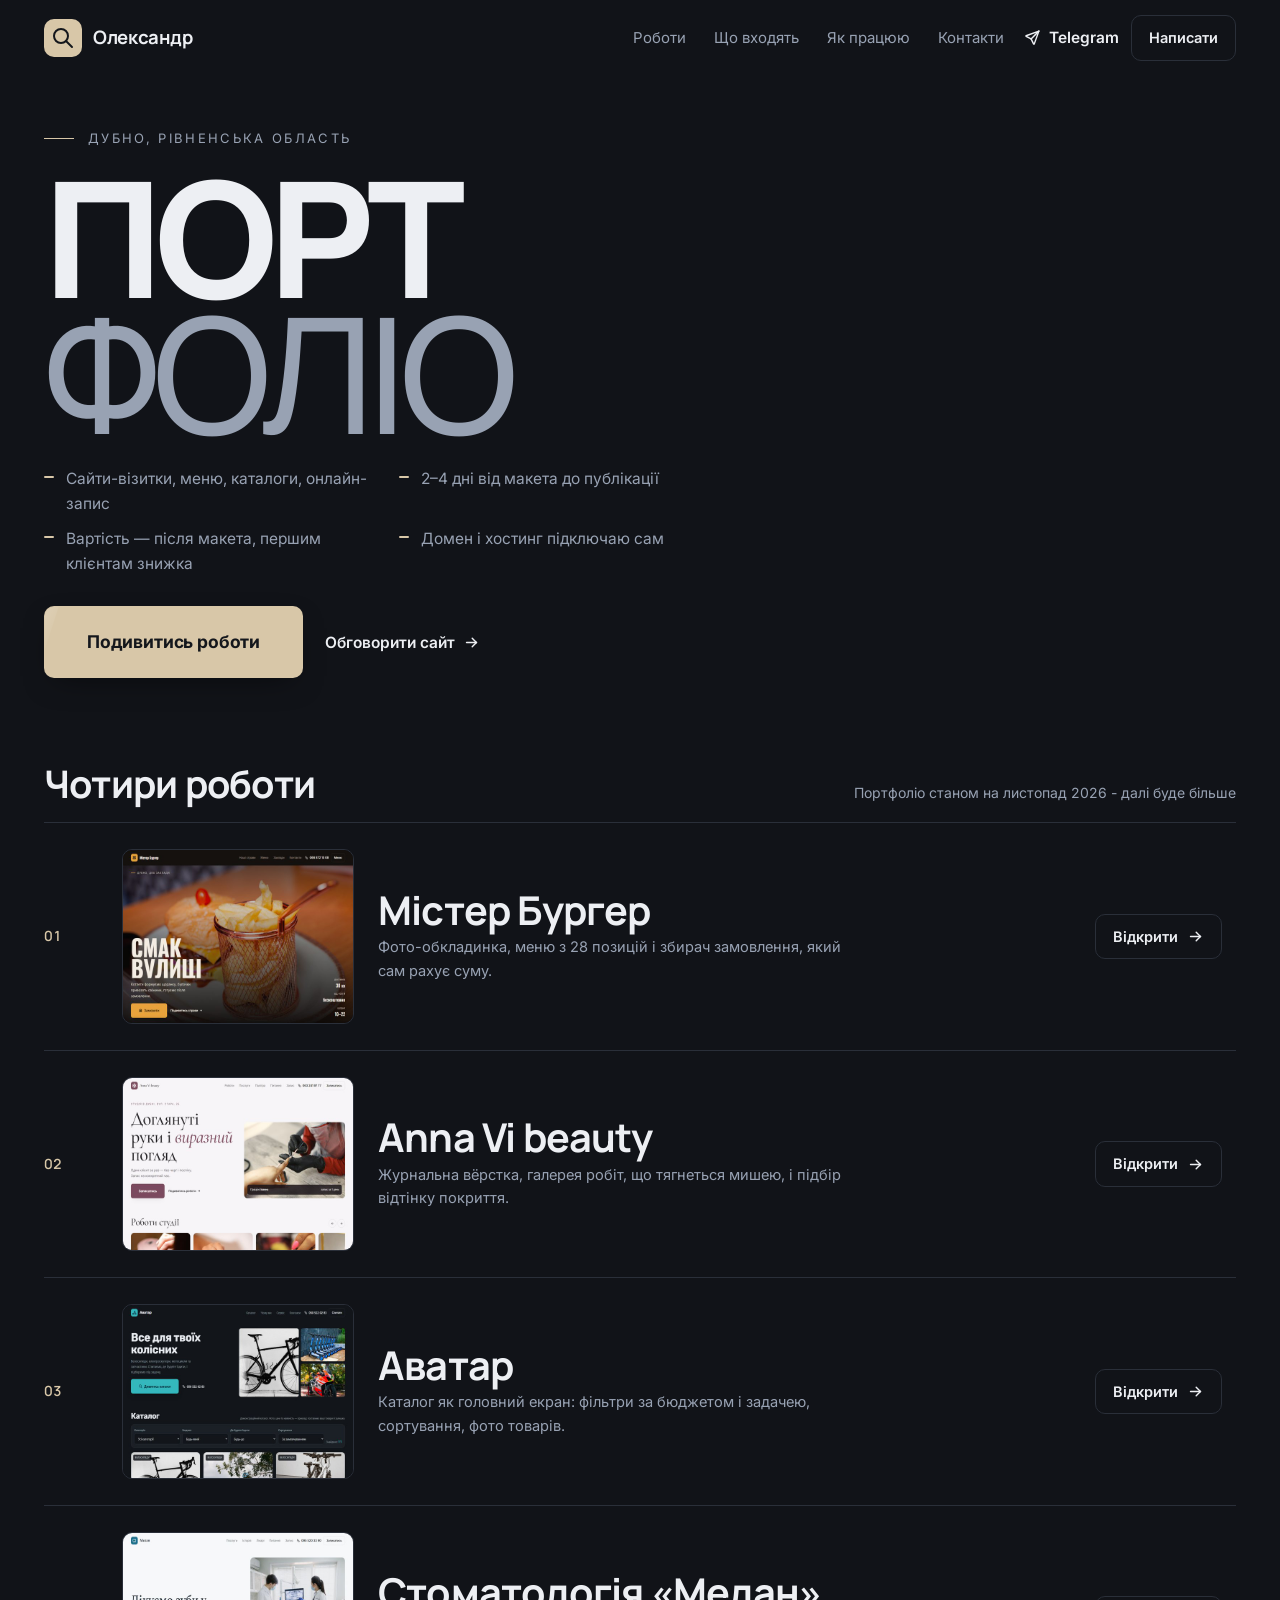
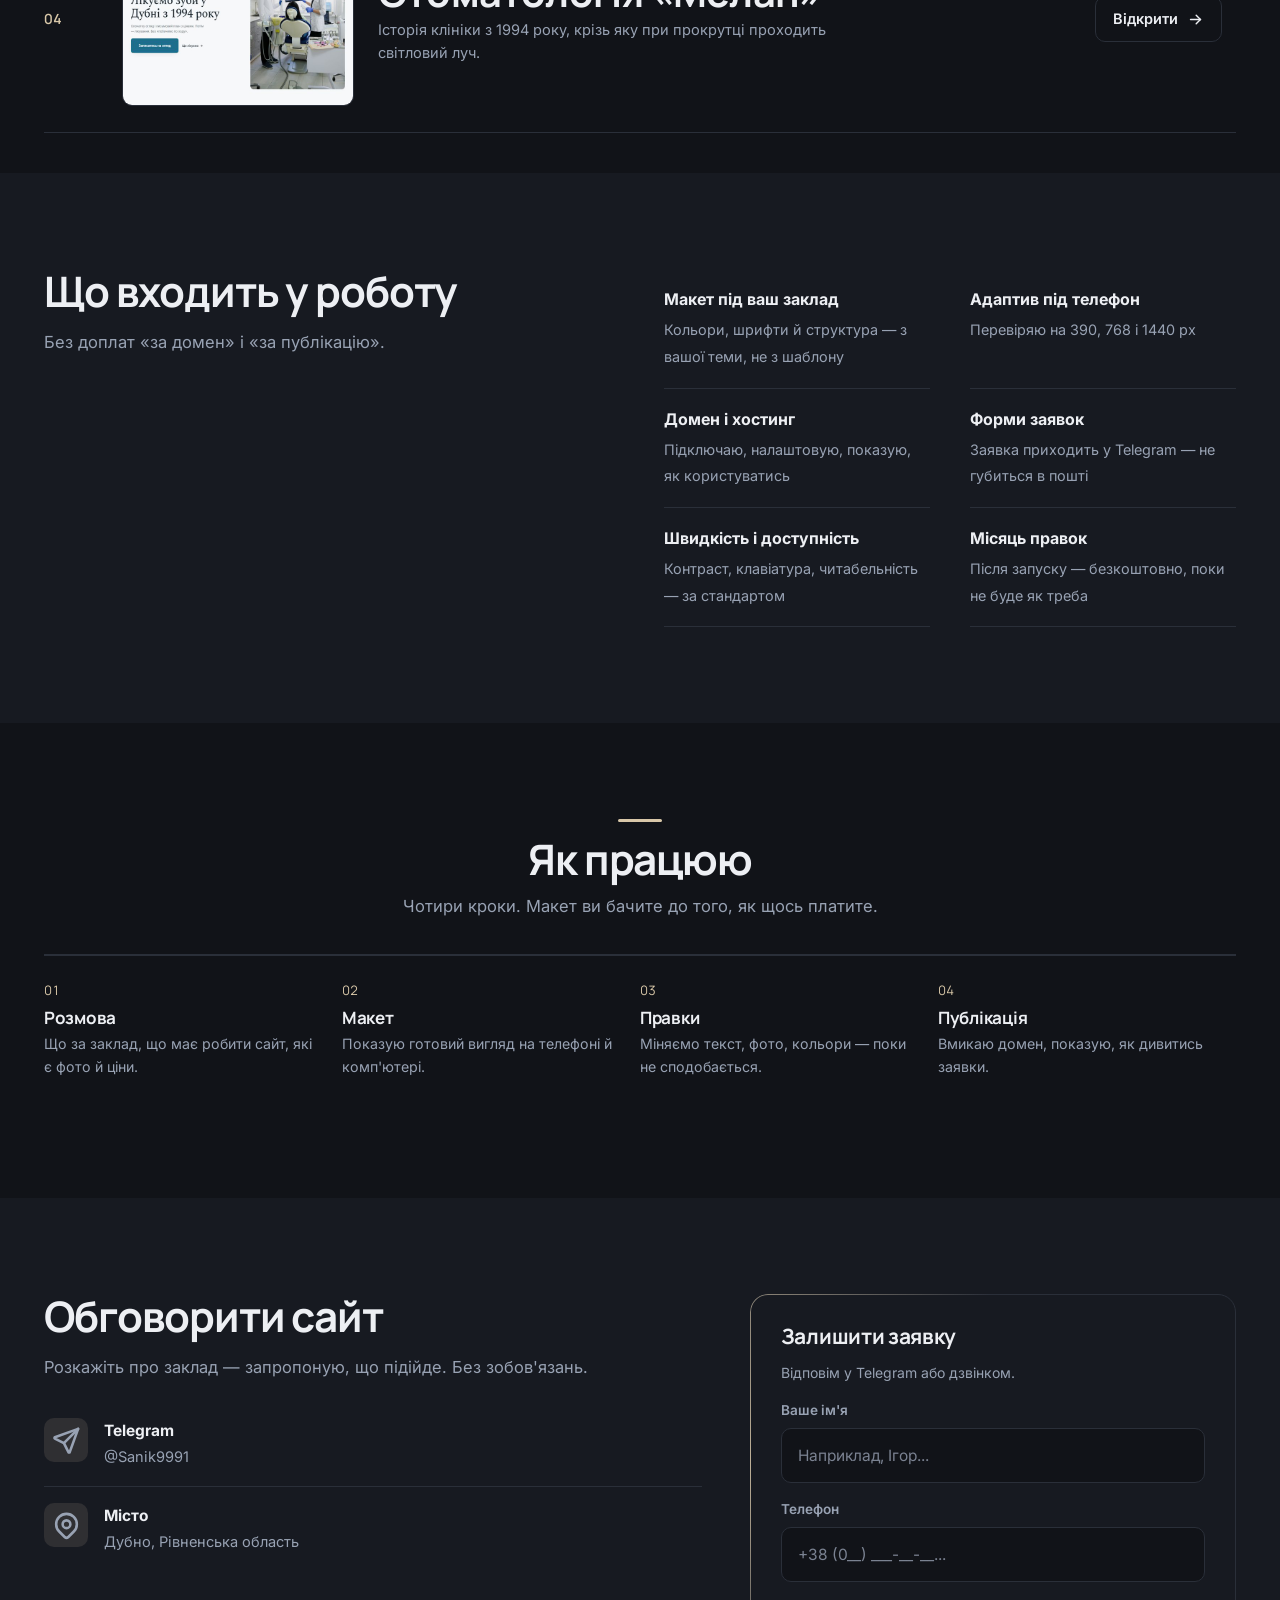
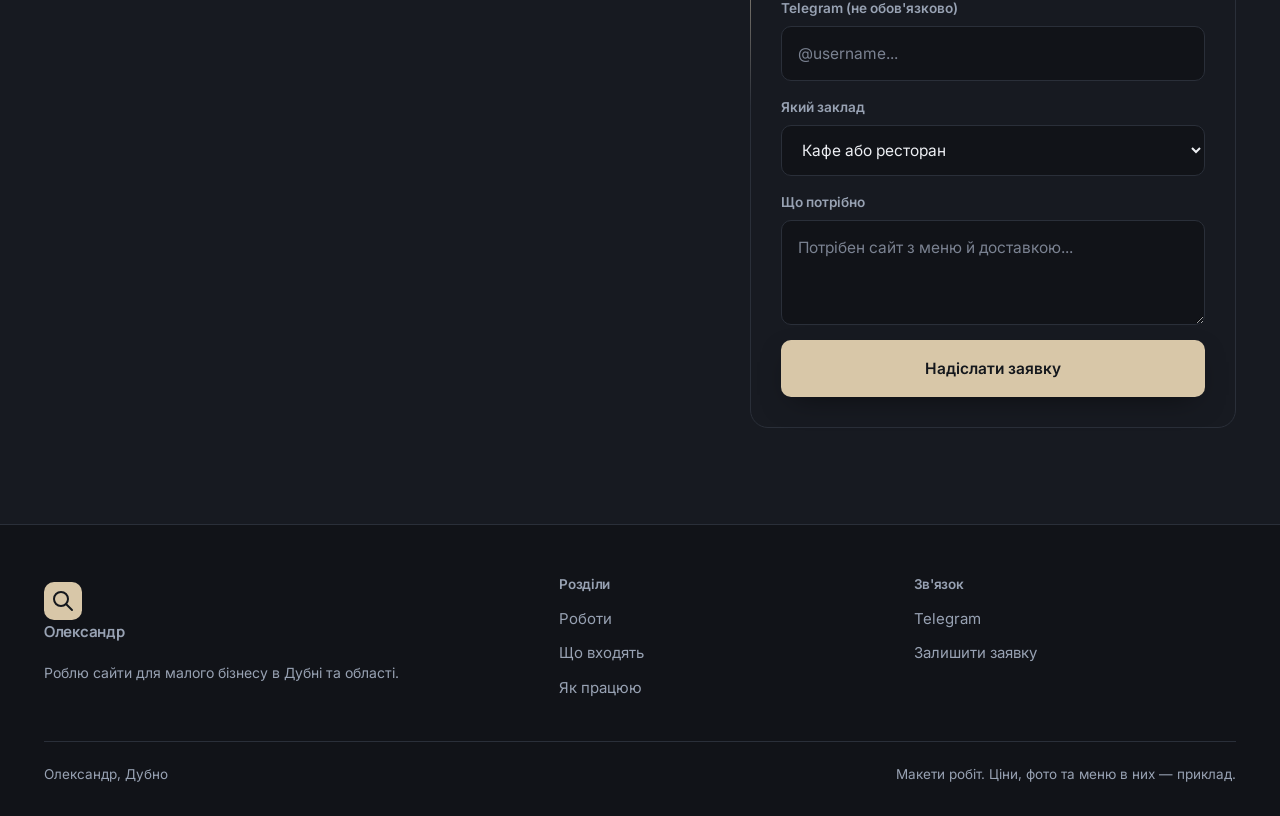
==== commit 95e77d75: "Новая визитка для превью ссылки вместо старой AI-картинки с градиентом; мета-теги без повтора имени " ====
--- a/index.html
+++ b/index.html
@@ -3,12 +3,16 @@
 <head>
 <meta charset="utf-8">
 <meta name="viewport" content="width=device-width, initial-scale=1">
-<title>Олександр — сайти для малого бізнесу | Портфоліо</title>
-<meta name="description" content="Портфоліо: чотири сайти для закладів Дубна — бургерна, салон краси, магазин техніки, стоматологія. Роблю сайти для малого бізнесу під ключ.">
+<title>Олександр - сайти для бізнесу | Дубно</title>
+<meta name="description" content="Роблю сайти для будь-якого бізнесу - від кав'ярні до клініки. Онлайн-запис, меню, прайс і заявки. Портфоліо з чотирма готовими роботами, макет безкоштовно">
 <meta property="og:type" content="website">
-<meta property="og:title" content="Олександр — сайти для малого бізнесу">
-<meta property="og:description" content="Чотири роботи: бургерна, салон краси, магазин техніки, стоматологія.">
-<meta property="og:image" content="https://sas228q-maker.github.io/portfolio/works/assets/img/portfolio-hero.jpg">
+<meta property="og:site_name" content="Олександр, Дубно">
+<meta property="og:title" content="Сайти для бізнесу - портфоліо">
+<meta property="og:description" content="Роблю сайти для будь-якого бізнесу - від кав'ярні до клініки. Онлайн-запис, меню, прайс і заявки. Чотири готові роботи, макет безкоштовно">
+<meta property="og:image" content="https://sas228q-maker.github.io/portfolio/assets/og-card.jpg?v=2">
+<meta property="og:image:width" content="1200">
+<meta property="og:image:height" content="630">
+<meta property="og:url" content="https://sas228q-maker.github.io/portfolio/">
 <meta name="theme-color" content="#111318">
 <link rel="icon" href="data:image/svg+xml,%3Csvg%20xmlns='http://www.w3.org/2000/svg'%20viewBox='0%200%2064%2064'%3E%3Crect%20width='64'%20height='64'%20rx='16'%20fill='%23D8C7A8'/%3E%3Ctext%20x='32'%20y='45'%20font-size='32'%20font-family='Georgia'%20font-weight='bold'%20fill='%23111318'%20text-anchor='middle'%3EO%3C/text%3E%3C/svg%3E">
 <link rel="preconnect" href="https://fonts.googleapis.com">
@@ -77,13 +81,15 @@
   .wrow .go svg { transition: transform 240ms cubic-bezier(.22,.61,.36,1); }
   .wrow:hover .go svg { transform: translate(3px, -3px); }
 
-  .wpeek { position: fixed; left: 0; top: 0; z-index: 60; width: 300px; aspect-ratio: 4 / 3;
+    /* превью показывает сайт в двух видах — компьютер и телефон,
+     поэтому оно крупнее миниатюры и имеет другую пропорцию */
+  .wpeek { position: fixed; left: 0; top: 0; z-index: 60; width: 460px;
     border-radius: var(--r); overflow: hidden; pointer-events: none;
     opacity: 0; transform: translate(-50%, -50%) scale(.92);
     transition: opacity 240ms ease, transform 240ms cubic-bezier(.22,.61,.36,1);
     box-shadow: 0 30px 70px -30px rgba(0,0,0,.95); border: 1px solid var(--rule); }
   .wpeek.is-on { opacity: 1; transform: translate(-50%, -50%) scale(1); }
-  .wpeek img { width: 100%; height: 100%; object-fit: cover; display: block; }
+  .wpeek img { width: 100%; height: auto; display: block; }
 
   /* ---------- що входить ---------- */
   .incl { display: grid; grid-template-columns: repeat(2, 1fr); gap: 0 40px; }
@@ -168,10 +174,11 @@
     <div class="wrap">
       <div class="works-head rv">
         <h2>Чотири роботи</h2>
+        <span>Портфоліо станом на листопад 2026 - далі буде більше</span>
         
       </div>
 
-      <a class="wrow rv" href="works/mister-burger/" data-peek="works/assets/img/burger-hero.jpg">
+      <a class="wrow rv" href="works/mister-burger/" data-peek="works/assets/img/peek-mister-burger.jpg">
         <span class="num">01</span>
         <span class="wthumb"><img src="works/assets/img/preview-burger.jpg" width="480" height="360" loading="lazy" alt=""></span>
         <div>
@@ -181,7 +188,7 @@
         <span class="go btn btn--line btn--sm">Відкрити <svg class="ic ic--sm" aria-hidden="true"><use href="#i-arrowRight"></use></svg></span>
       </a>
 
-      <a class="wrow rv" href="works/anna-vi-beauty/" data-peek="works/assets/img/beauty-hero.jpg">
+      <a class="wrow rv" href="works/anna-vi-beauty/" data-peek="works/assets/img/peek-anna-vi-beauty.jpg">
         <span class="num">02</span>
         <span class="wthumb"><img src="works/assets/img/preview-beauty.jpg" width="480" height="360" loading="lazy" alt=""></span>
         <div>
@@ -191,7 +198,7 @@
         <span class="go btn btn--line btn--sm">Відкрити <svg class="ic ic--sm" aria-hidden="true"><use href="#i-arrowRight"></use></svg></span>
       </a>
 
-      <a class="wrow rv" href="works/avatar/" data-peek="works/assets/img/avatar-hero.jpg">
+      <a class="wrow rv" href="works/avatar/" data-peek="works/assets/img/peek-avatar.jpg">
         <span class="num">03</span>
         <span class="wthumb"><img src="works/assets/img/preview-avatar.jpg" width="480" height="360" loading="lazy" alt=""></span>
         <div>
@@ -201,7 +208,7 @@
         <span class="go btn btn--line btn--sm">Відкрити <svg class="ic ic--sm" aria-hidden="true"><use href="#i-arrowRight"></use></svg></span>
       </a>
 
-      <a class="wrow rv" href="works/melan-dental/" data-peek="works/assets/img/dental-hero.jpg">
+      <a class="wrow rv" href="works/melan-dental/" data-peek="works/assets/img/peek-melan-dental.jpg">
         <span class="num">04</span>
         <span class="wthumb"><img src="works/assets/img/preview-dental.jpg" width="480" height="360" loading="lazy" alt=""></span>
         <div>
@@ -326,7 +333,7 @@
   </div>
 </footer>
 
-<div class="wpeek" id="peek" aria-hidden="true"><img src="works/assets/img/burger-hero.jpg" alt=""></div>
+<div class="wpeek" id="peek" aria-hidden="true"><img src="works/assets/img/peek-mister-burger.jpg" alt=""></div>
 
 <button class="up" type="button" aria-label="Догори"><svg class="ic" aria-hidden="true"><use href="#i-arrowUp"></use></svg></button>
 
@@ -352,8 +359,9 @@
     });
     row.addEventListener("mouseleave", function () { peek.classList.remove("is-on"); });
     row.addEventListener("mousemove", function (e) {
-      tx = e.clientX + 190;
-      ty = e.clientY;
+      /* держим плашку в пределах окна: она шириной 460 px */
+      tx = Math.max(240, Math.min(window.innerWidth - 240, e.clientX + 280));
+      ty = Math.max(150, Math.min(window.innerHeight - 150, e.clientY));
       if (!raf) raf = requestAnimationFrame(move);
     });
   });
--- a/works/assets/premium.css
+++ b/works/assets/premium.css
@@ -67,7 +67,9 @@
 }
 /* Стоматологія Мелан: клинический холодный белый, доверие */
 .t-dental {
-  --bg: #F6F8F9; --surface: #FFFFFF; --surface-2: #EDF2F4; --rule: #DDE5E9;
+  /* Лазурный подтон вместо нейтрально-серого: стоматология = чистота и блеск.
+     Оттенок очень бледный, чтобы не превращаться в «синий акцент». */
+  --bg: #F2F8FC; --surface: #FFFFFF; --surface-2: #E6F2F9; --rule: #D8E7F0;
   --ink: #14212B; --ink-2: #5F7280; --accent: #1C6E8C; --accent-ink: #FFFFFF;
   --accent-soft: rgba(28, 110, 140, .1); --focus: #1C6E8C;
   --shadow: 0 10px 30px -14px rgba(20, 33, 43, .14);
@@ -579,3 +581,16 @@
   .sechead.rv.is-in h2::before { animation: none; transform: translateX(-50%) scaleX(1); }
 }
 @media (max-width: 760px) { .sechead { margin-bottom: 24px; } }
+
+
+/* Лазурное свечение в фоне стоматологии: очень бледное, чтобы дать воздух
+   и ассоциацию с чистотой, но не спорить с акцентным синим. */
+.t-dental body, body.t-dental {
+  background-image:
+    radial-gradient(60% 42% at 82% 0%, rgba(110, 190, 230, .16), transparent 70%),
+    radial-gradient(46% 36% at 6% 22%, rgba(150, 210, 240, .12), transparent 72%);
+  background-repeat: no-repeat;
+  background-attachment: fixed;
+}
+.t-dental .band-alt { background: linear-gradient(180deg, #EDF6FB, #F4FAFD); }
+.t-dental .ftr { background: #E8F2F9; }
--- a/works/assets/craft.css
+++ b/works/assets/craft.css
@@ -26,9 +26,14 @@
 }
 
 /* ---------- 3. Text reveal по словам ---------- */
-.has-reveal .rw { display: inline-block; overflow: hidden; vertical-align: bottom; }
+/* Маска появления обязана быть ВЫШЕ глифов: при плотном межстрочном
+   (.84–.92) буквы выходят за строку и обрезались сверху и снизу.
+   Расширяем бокс маски, отрицательным отступом компенсируем layout —
+   визуальный межстрочный интервал не меняется. */
+.has-reveal .rw { display: inline-block; overflow: hidden; vertical-align: bottom;
+  padding: .3em 0; margin: -.3em 0; }
 .has-reveal .rw i {
-  display: inline-block; font-style: normal;
+  display: inline-block; font-style: normal; line-height: 1.15;
   transform: translateY(105%); opacity: 0;
   transition: transform 720ms cubic-bezier(.22,.61,.36,1), opacity 720ms ease;
 }
